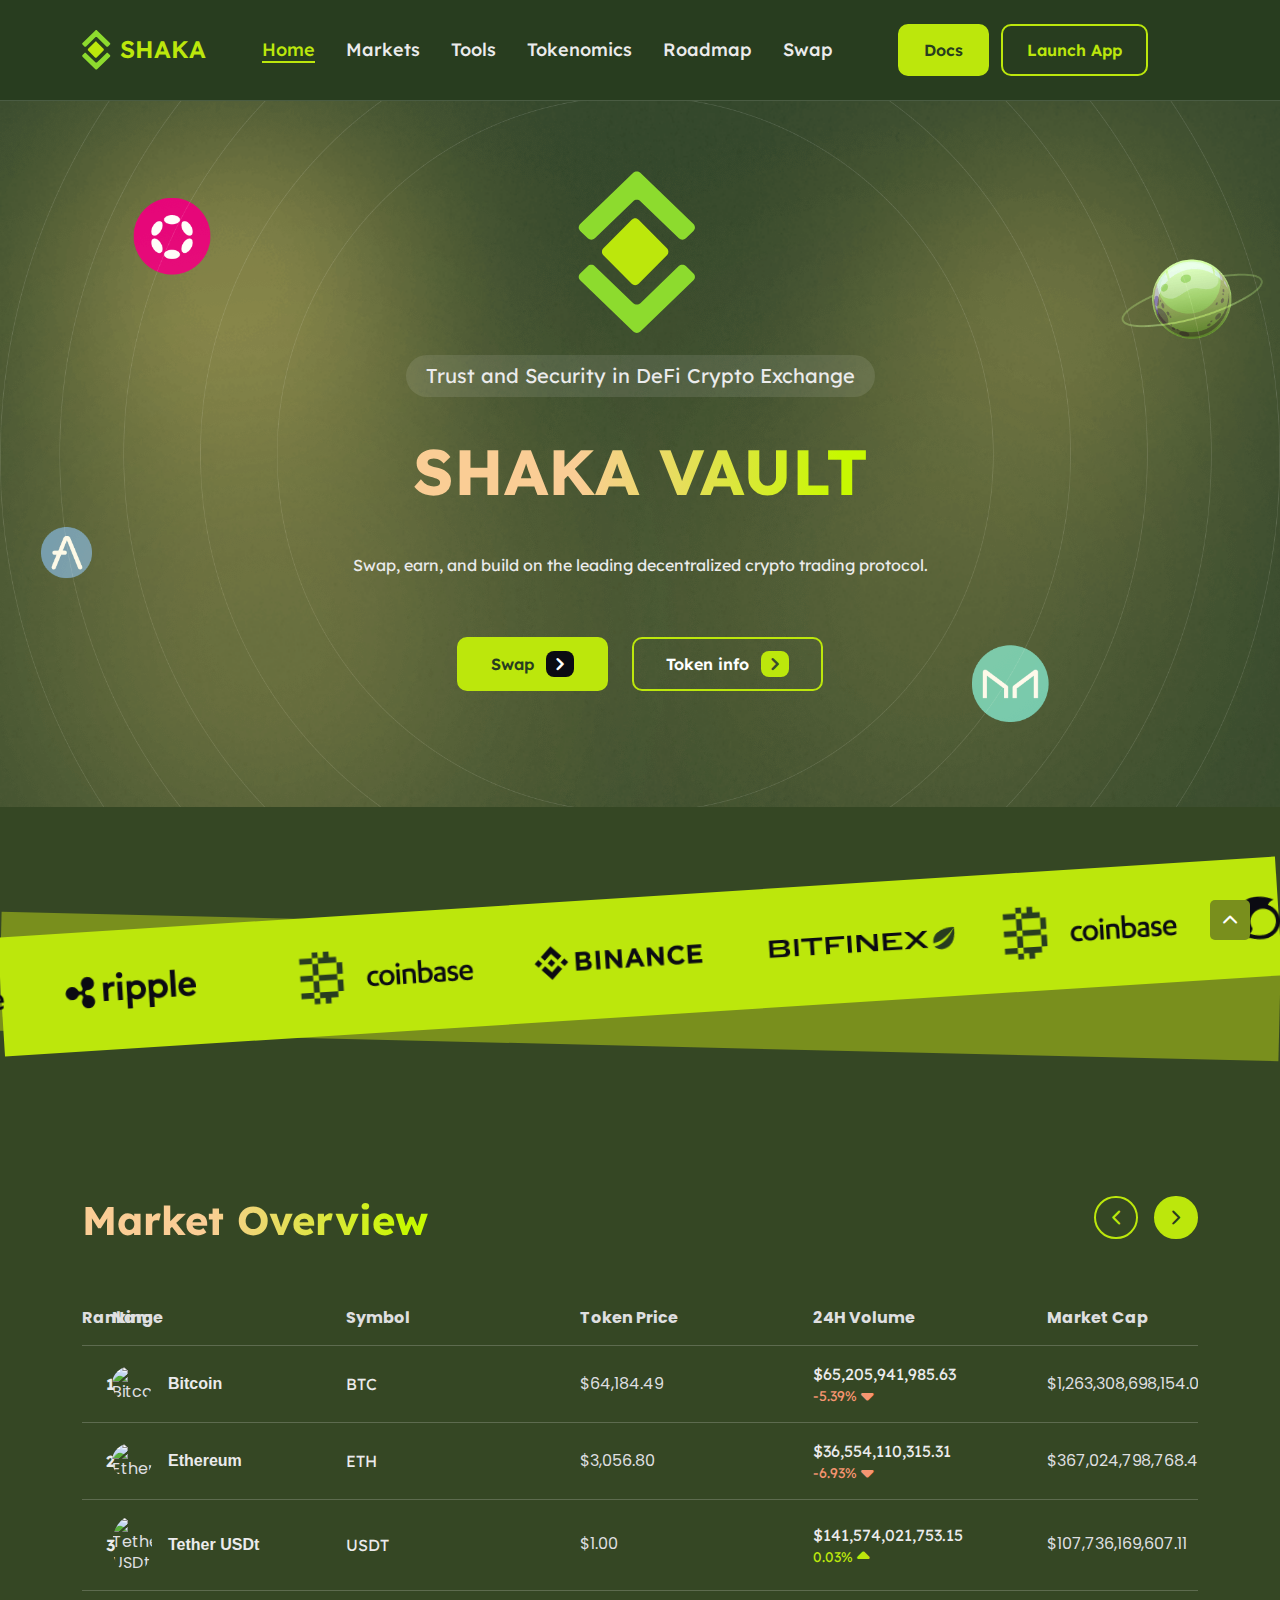
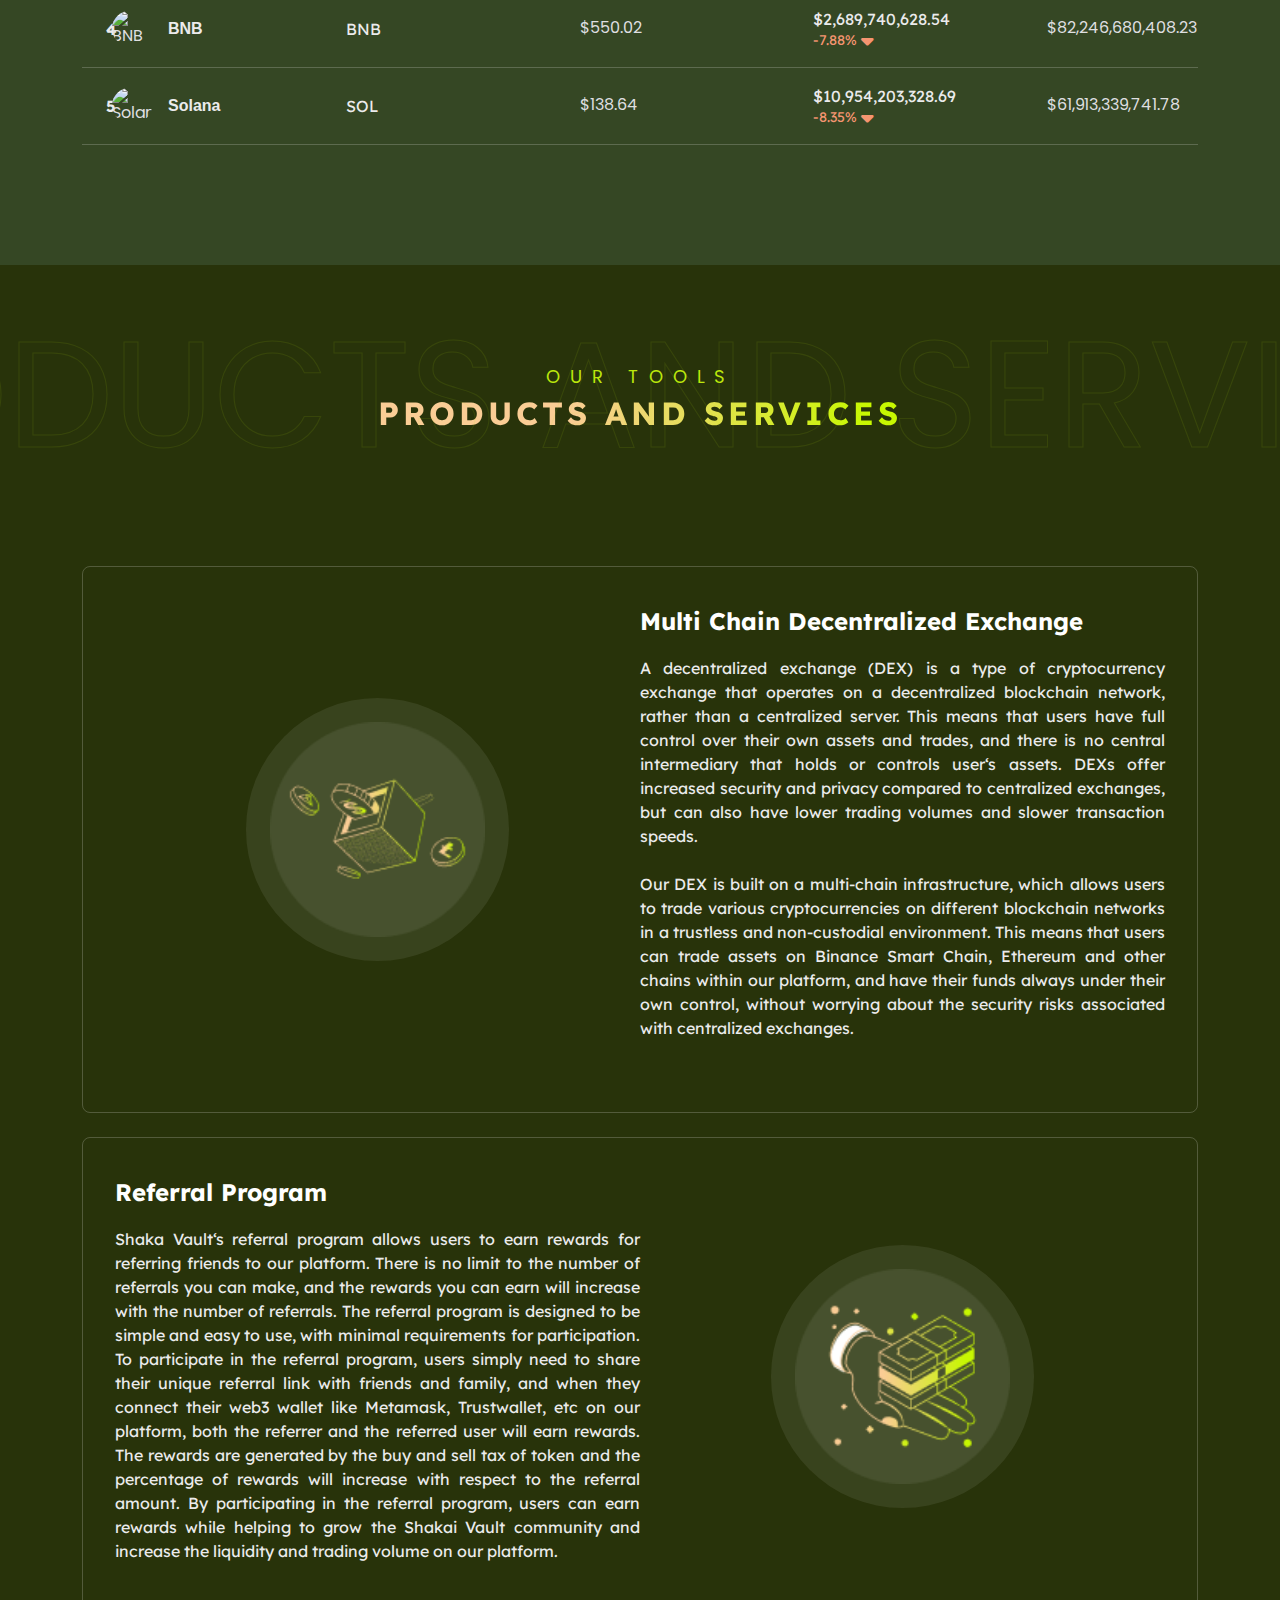
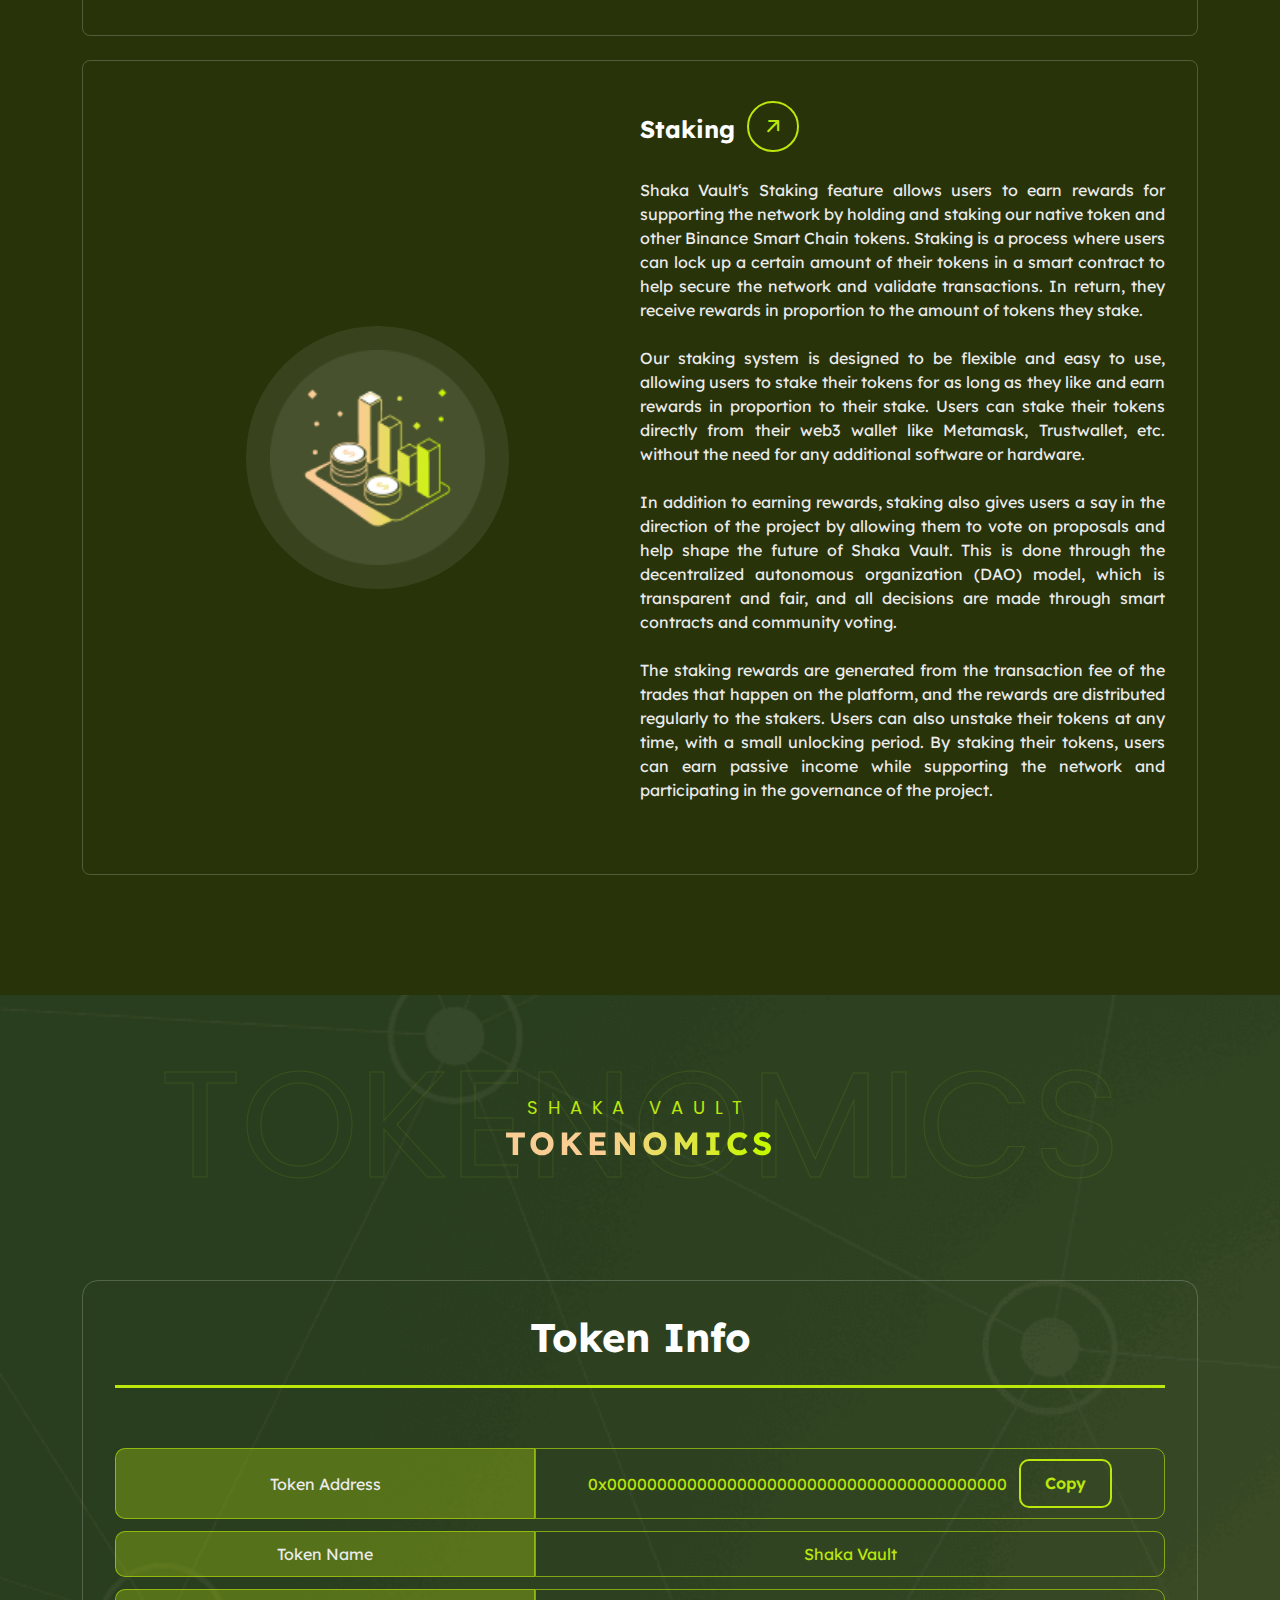
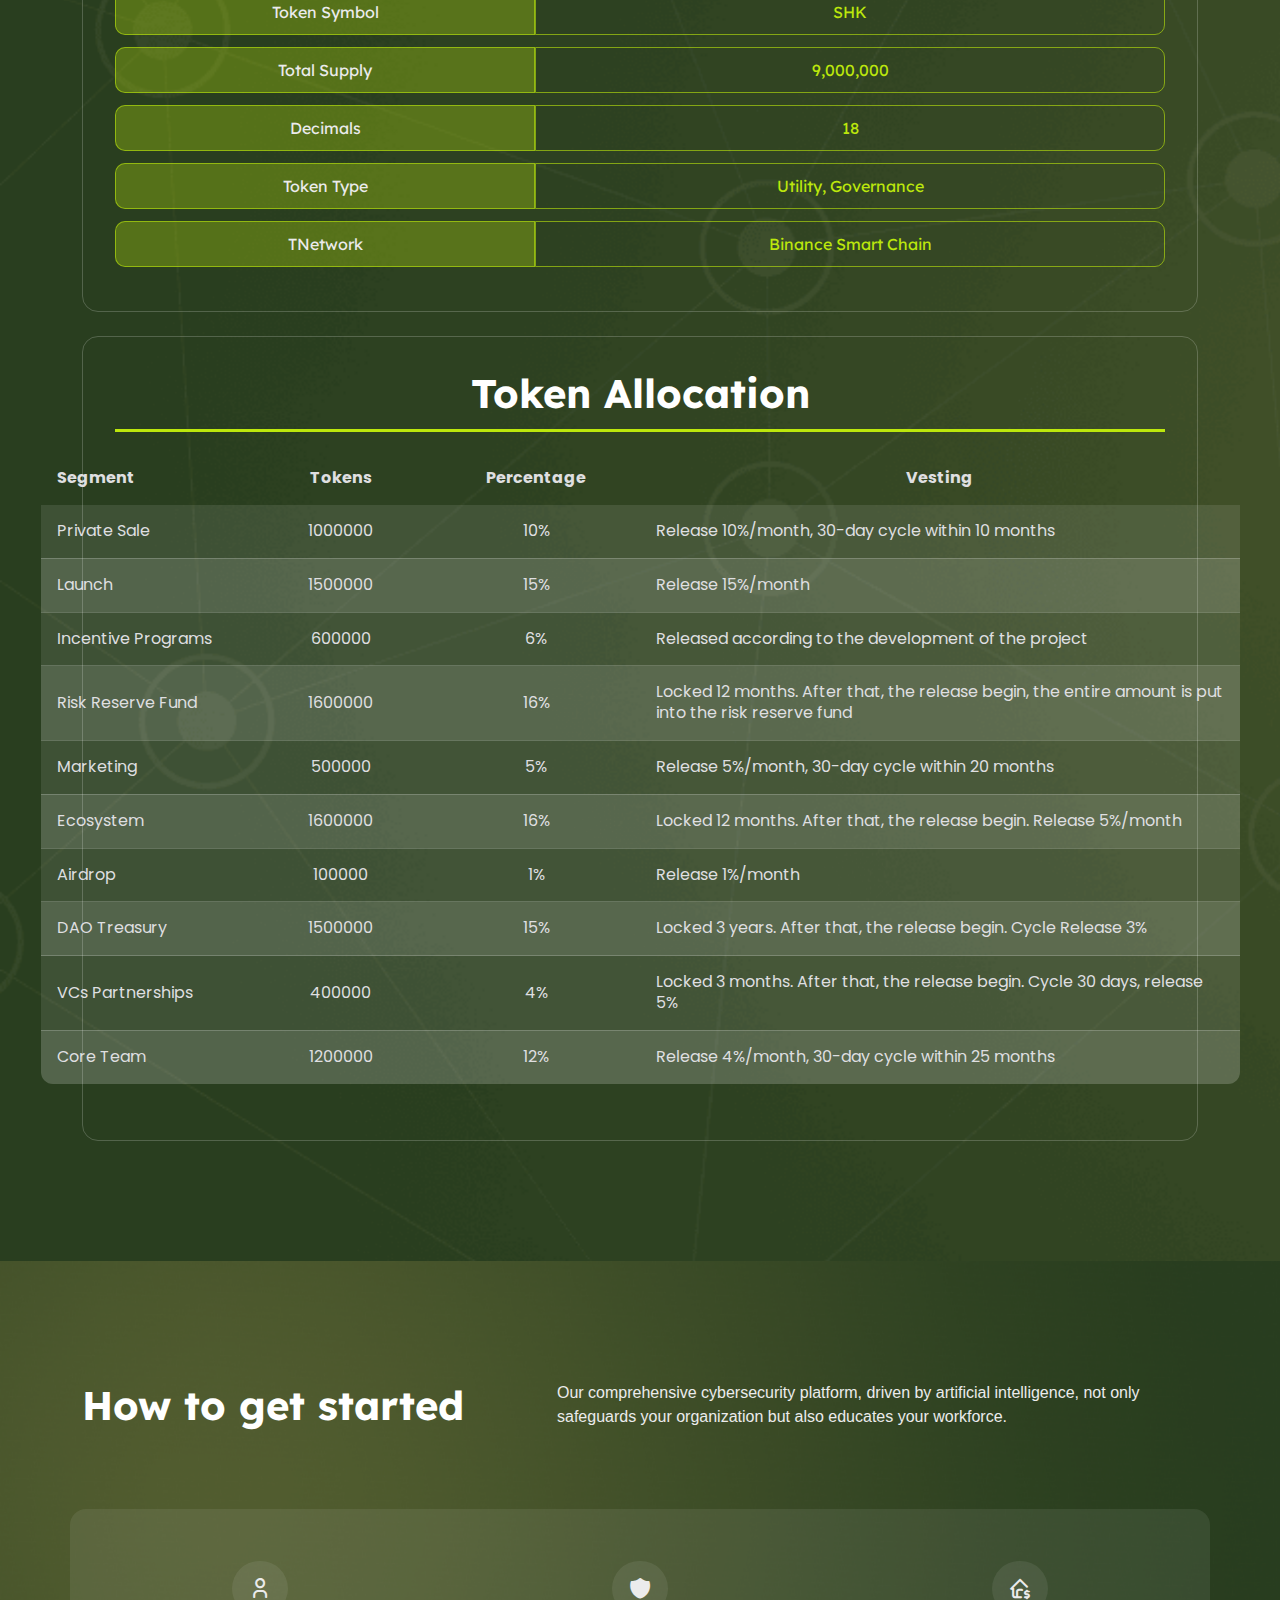
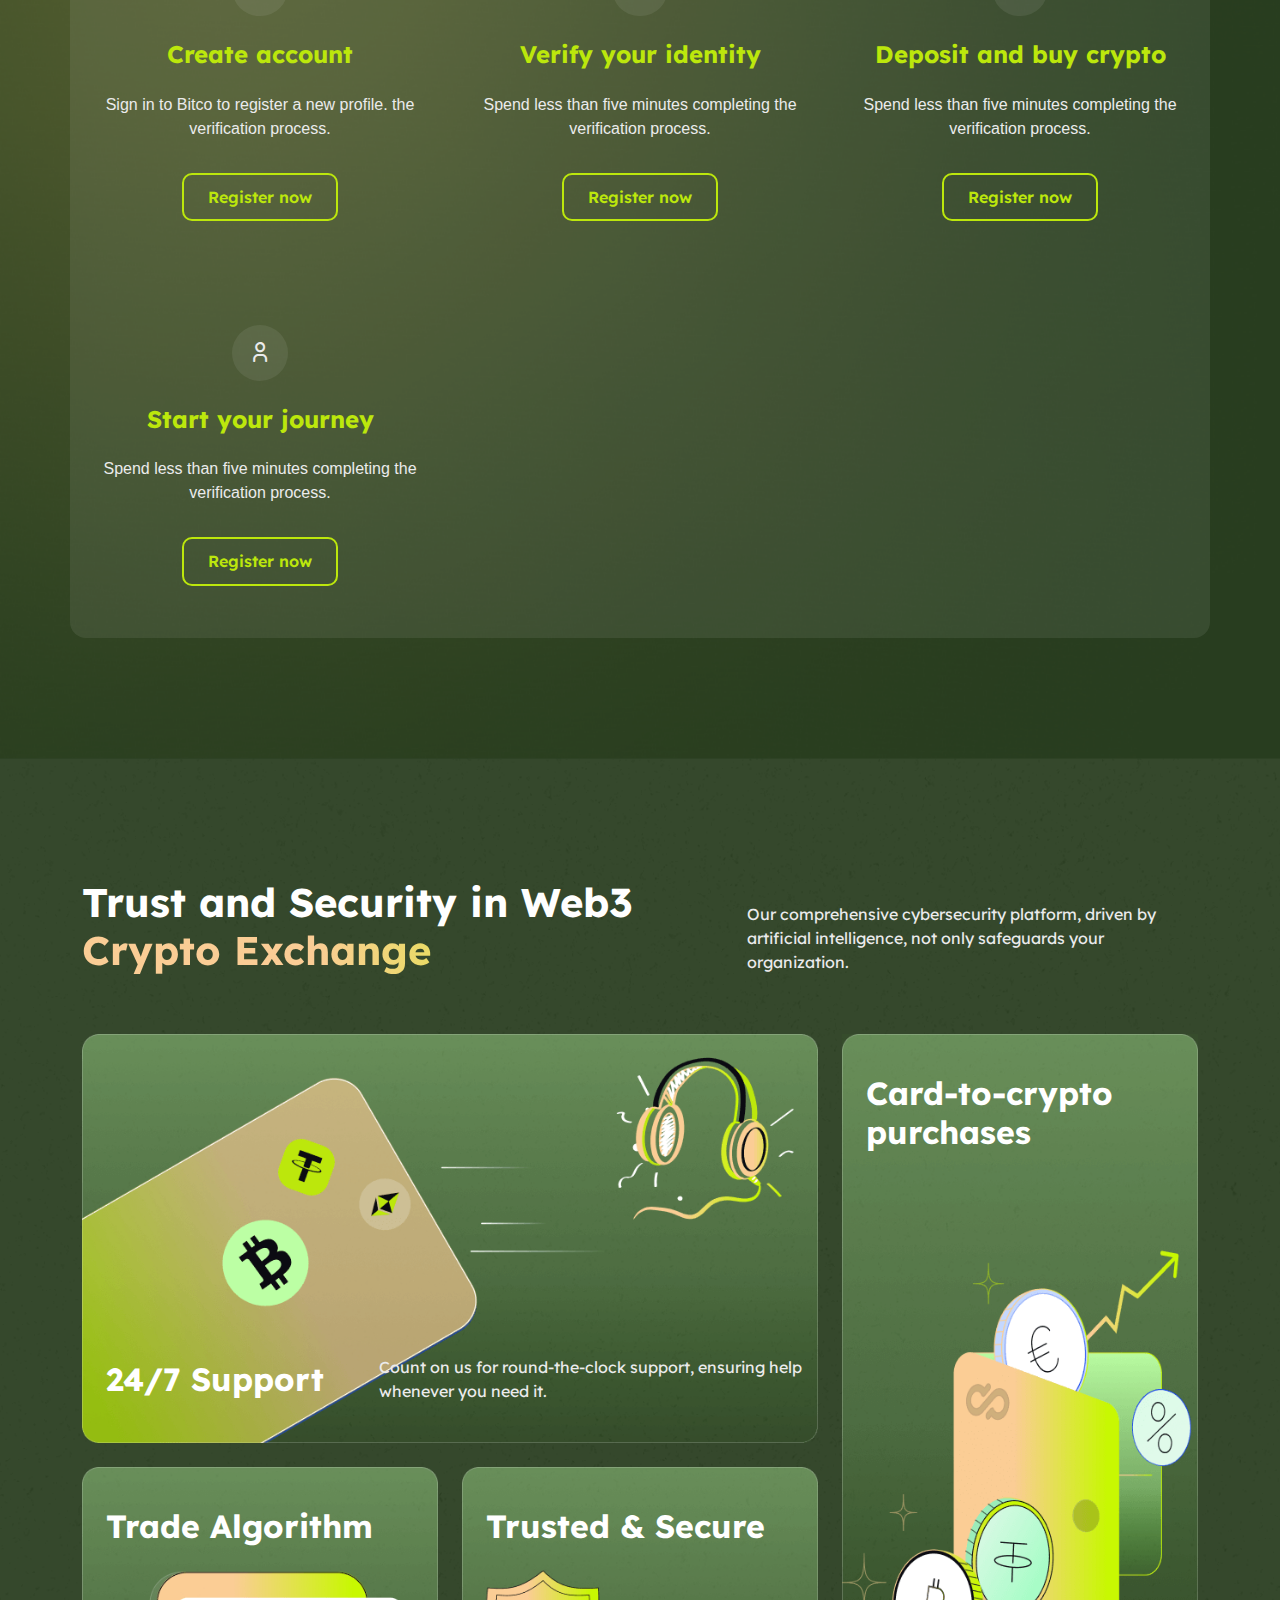
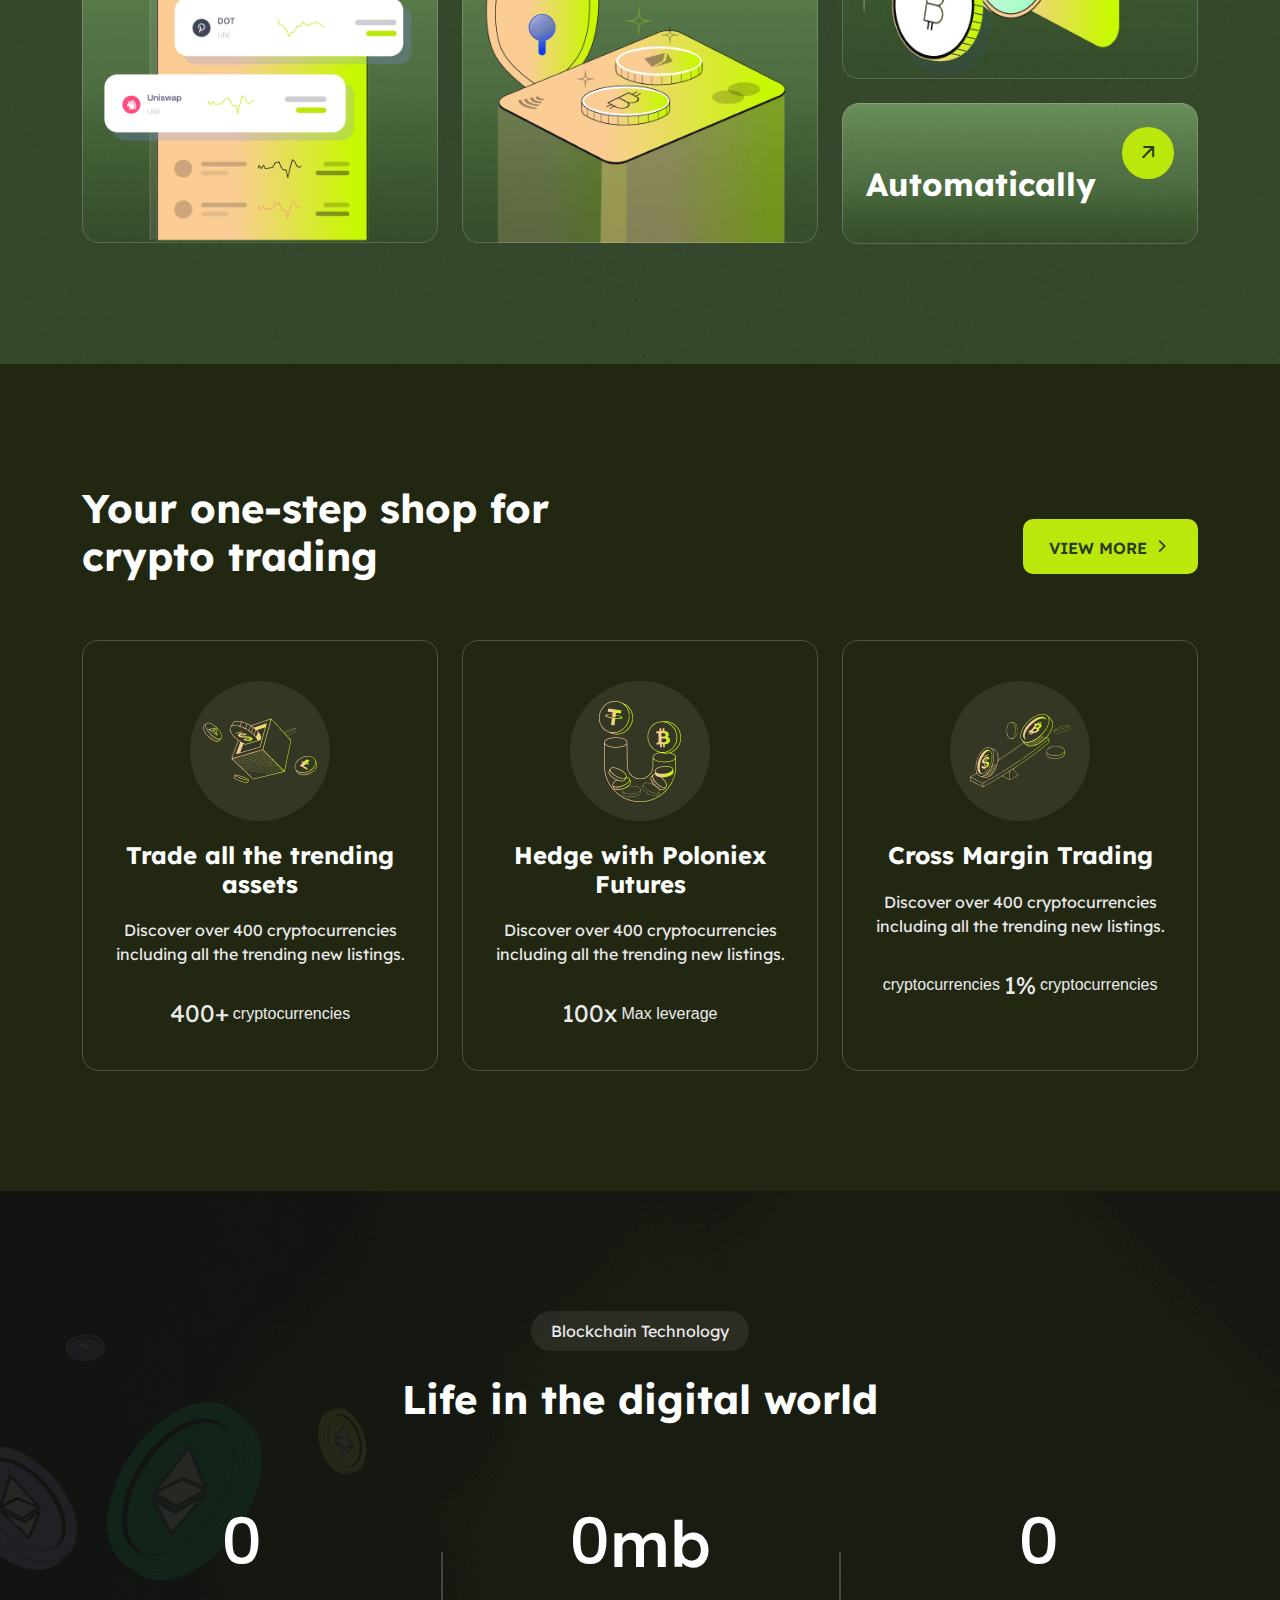
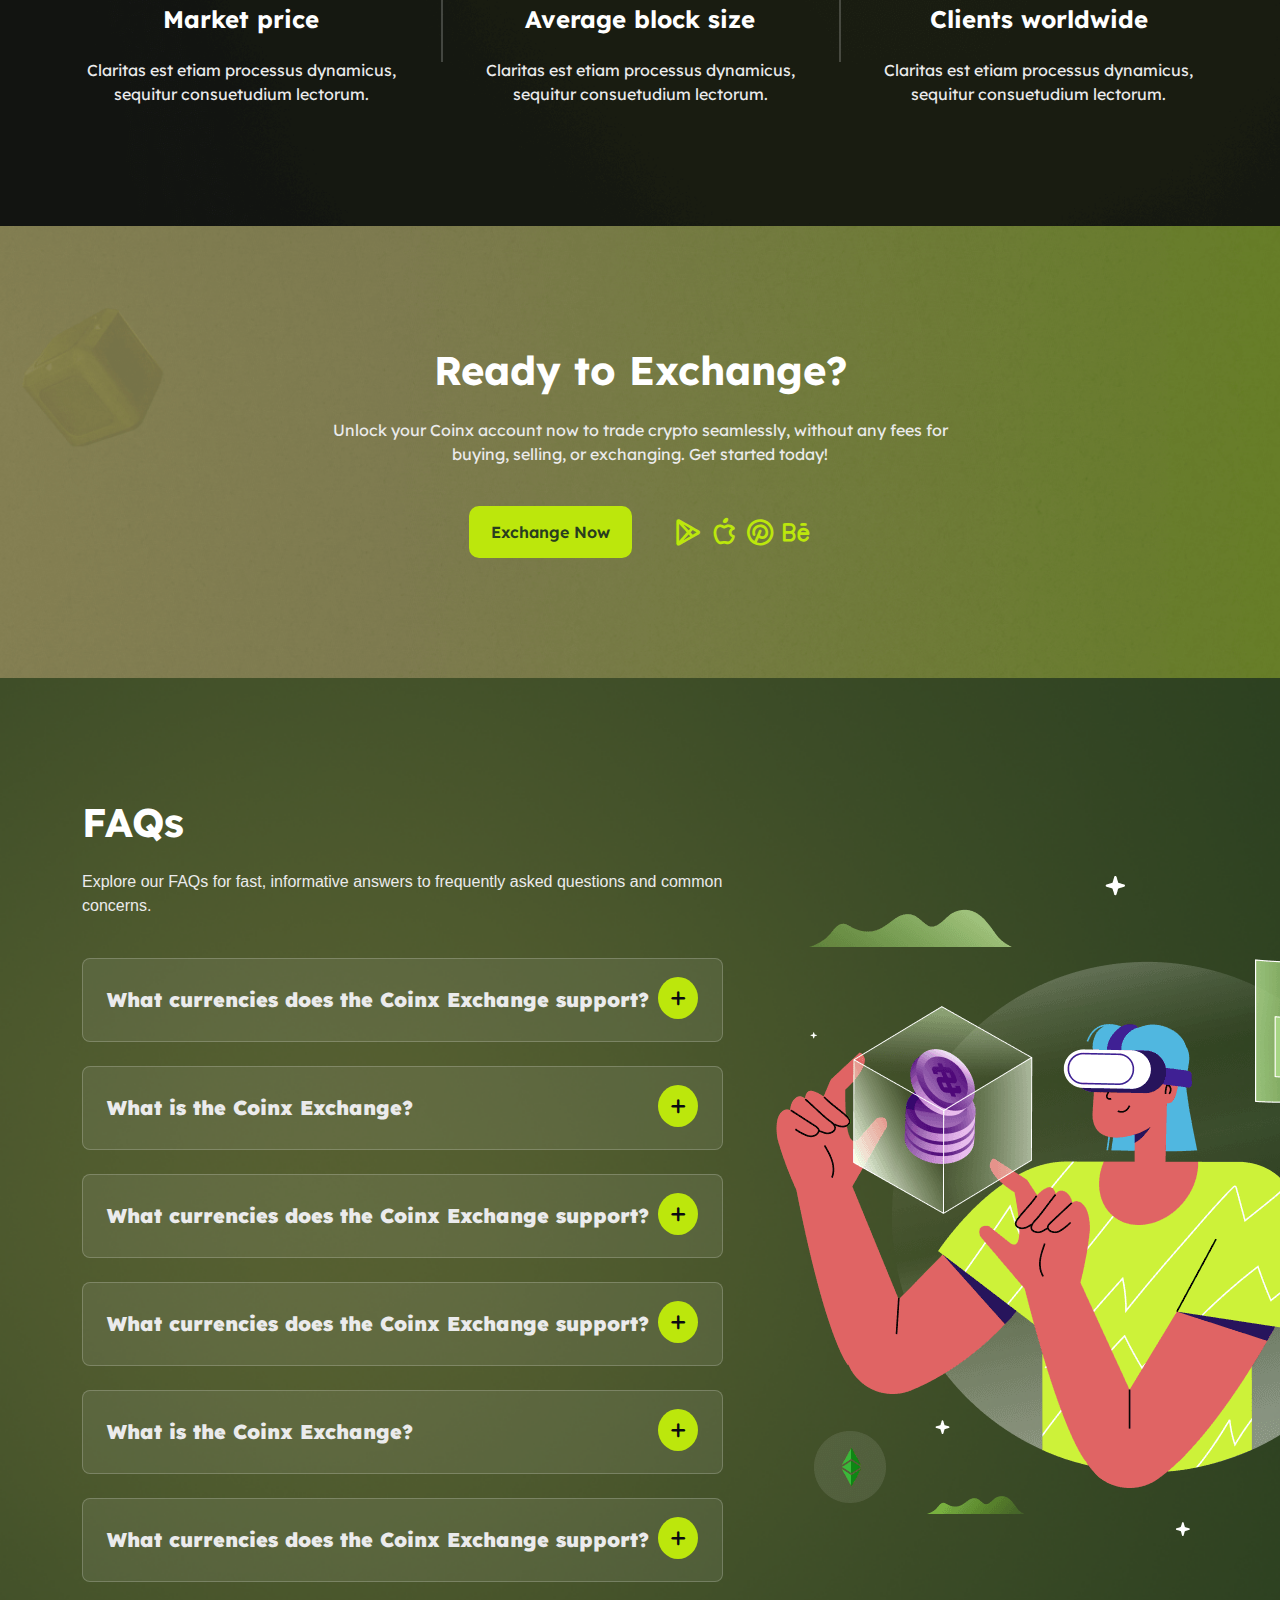
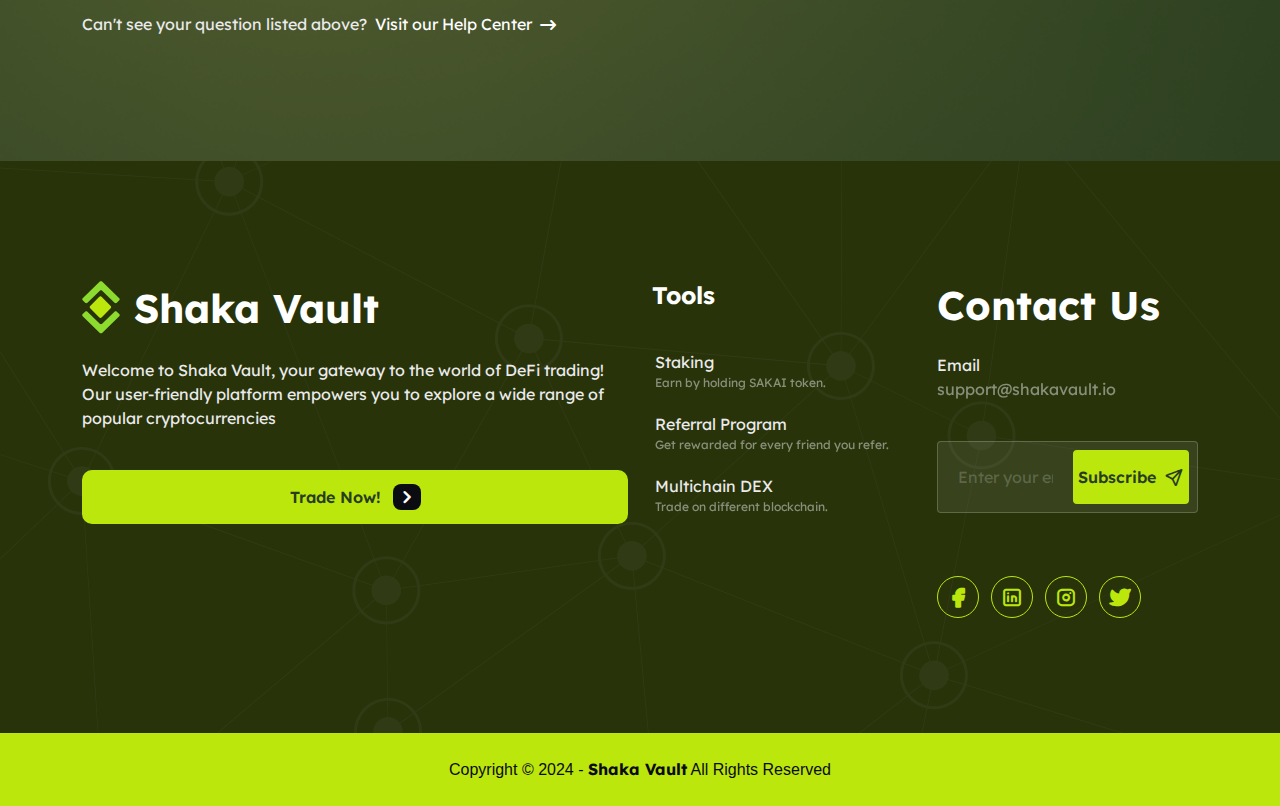
==== index.html @ 24db5434 "landing page of defi crypto exchange" ====
<!doctype html>
<html lang="en">

<head>
    <!-- required meta -->
    <meta charset="UTF-8">
    <meta http-equiv="X-UA-Compatible" content="IE=edge">
    <meta name="viewport" content="width=device-width, initial-scale=1.0">
    <!-- #keywords -->
    <meta name="keywords" content="boot, Bootstrap, Coinx HTML Template">
    <!-- #description -->
    <meta name="description" content="Shaka Vault - DeFi Crypto Exchange">
    <!-- #title -->
    <title>Shaka Vault - DeFi Crypto Exchange</title>
    <!-- #favicon -->
    <link rel="shortcut icon" href="./assets/images/icon/Group 6.svg" type="image/x-icon">
    <!-- ==== css dependencies start ==== -->
    <link rel="stylesheet" href="./assets/css/style.min.css">
    <link rel="stylesheet" href="./assets/css/toast.css">
    <link rel="stylesheet" href="https://cdnjs.cloudflare.com/ajax/libs/font-awesome/6.2.1/css/all.min.css" />
</head>

<body>
    <!-- Toast -->
    <ul class="notifications"></ul>
    <!-- Toast End -->

    <!-- Scroll To Top Start-->
    <button class="scrollToTop d-none d-md-flex d-center" aria-label="scroll Bar Button">
        <i class="ti ti-chevron-up fs-four p6-color"></i>
    </button>
    <!-- Scroll To Top End -->

    <!-- start preloader -->
    <div id="preloader" class="pre-item d-center">
        <div class="loaderall"></div>
    </div>
    <!-- end preloader -->

    <!-- header-section start -->
    <header class="header-section header-menu w-100 pt-1 pt-lg-0 pb-3 pb-lg-0">
        <div class="navbar_mainhead header-fixed w-100">
            <div class="container">
                <div class="row align-items-center">
                    <div class="col-12">
                        <nav class="navbar navbar-expand-lg position-relative py-md-3 py-lg-6 workready">
                            <a href="index.html"
                                class="navbar-brand d-flex align-items-center justify-content-center gap-2">
                                <img src="./assets/images/icon/Group 6.svg" alt="Logo">
                                <p class="d-none d-md-block fw-semibold fs-ten">SHAKA</p>
                            </a>
                            <div class="collapse multi-collapse navbar-collapse justify-content-between"
                                id="navbar-content">
                                <ul
                                    class="navbar-nav d-flex align-items-lg-center gap-5 gap-lg-1 gap-xl-4 gap-xxl-7 py-2 py-lg-0 ms-2 ms-xl-10 ms-xxl-20 ps-0 ps-xxl-10 align-self-center">
                                    <li class="dropdown">
                                        <a href="#" class="fs-ten">Home</a>
                                    </li>
                                    <li class="dropdown">
                                        <a href="#markets" class="fs-ten">Markets</a>
                                    </li>
                                    <li class="dropdown">
                                        <a href="#tools" class="fs-ten">Tools</a>
                                    </li>
                                    <li class="dropdown">
                                        <a href="#tokenomics" class="fs-ten">Tokenomics</a>
                                    </li>
                                    <li class="dropdown">
                                        <a href="#roadmap" class="fs-ten">Roadmap</a>
                                    </li>
                                    <li class="dropdown">
                                        <a class="fs-ten" role="button"
                                            onclick="createToast('success', 'Comming soon!')">Swap</a>
                                    </li>
                                </ul>
                            </div>

                            <div class="collapse navbar-collapse right-area custom-pos position-relative d-md-flex gap-0 gap-lg-2 align-items-center"
                                id="navbar-content-2">
                                <div
                                    class="header-section__modalstyle d-flex justify-content-between align-items-center gap-3">
                                    <a class="cmn-btn px-3 px-sm-5 px-md-6 py-1 py-sm-3 d-flex align-items-center justify-content-center"
                                        onclick="createToast('success', 'Coming Soon!')">
                                        <span class="p7-color fw-semibold">Docs</span>
                                    </a>
                                    <a class="cmn-btn seven-alt px-3 px-sm-5 px-md-6 py-1 py-sm-3 d-flex align-items-center justify-content-center"
                                        onclick="createToast('success', 'Coming Soon!')">
                                        <span class="p1-color fw-semibold">Launch App</span>
                                    </a>
                                </div>
                            </div>

                            <button class="navbar-toggler" type="button" data-bs-toggle="collapse"
                                aria-label="Navbar Toggler" data-bs-target=".multi-collapse" aria-expanded="true"
                                aria-controls="navbar-content navbar-content-2" id="nav-icon3">
                                <span></span><span></span><span></span><span></span>
                            </button>
                        </nav>
                    </div>
                </div>
            </div>
        </div>
    </header>
    <!-- header-section end -->
    <!-- Hero Section Starts -->
    <section class="hero_area pt-70 pb-16 position-relative" id="#">
        <div class="container z-1">
            <div class="row justify-content-center mt-8 mt-sm-13 mt-md-0">
                <div class="col-xl-9">
                    <div
                        class="hero_area__content pt-17 pt-sm-20 pt-lg-0 text-center d-flex justify-content-center align-items-center flex-column gap-5">
                        <img class="rounded-5 wow fadeInUp" src="assets/images/icon/Group 6.svg"
                            alt="Icon Cryptocurrency">
                        <span class="fs-five py-2 px-3 px-sm-5 mb-4 wow fadeInUp">
                            Trust and Security in DeFi Crypto Exchange
                        </span>
                        <h1 class="display-three mb-5 mb-md-6 wow fadeInUp">SHAKA VAULT
                        </h1>
                        <p class="mb-8 mb-md-10 wow fadeInUp">Swap, earn, and build on the leading decentralized crypto
                            trading protocol.
                        </p>
                        <div
                            class="d-flex align-items-center justify-content-center flex-wrap gap-4 gap-md-6 mb-10 mb-md-13 wow fadeInUp">
                            <a class="hero_area__content-btnone cmn-btn px-6 px-md-8 py-3 d-center gap-3"
                                onclick="createToast('success', 'Comming soon!')">
                                Swap
                                <i class="ti ti-chevron-right fs-five px-1 bg4-color p6-color rounded-3 fw-bolder"></i>
                            </a>
                            <a class="hero_area__content-btntwo cmn-btn third-alt px-6 px-md-8 py-3 d-center gap-3"
                                href="#tokenomics">
                                Token info
                                <i class="ti ti-chevron-right fs-five px-1 bg2-color rounded-3 fw-bolder"></i>
                            </a>
                        </div>
                    </div>
                </div>
            </div>
        </div>
        </div>
        <div class="hero_area__shape">
            <img class="position-absolute rotated_animattwo" src="assets/images/hero-shape.png" alt="Shape">
        </div>
        <div class="hero_area__lishtone">
            <img class="position-absolute opacity-75" src="assets/images/lightone.png" alt="light">
        </div>
        <div class="hero_area__lishttwo">
            <img class="position-absolute opacity-75" src="assets/images/lighttwo.png" alt="light">
        </div>
    </section>
    <!-- Hero Section Ends -->
    <!-- Brand Slider Starts -->
    <div class="brand_slider overflow-hidden pb-15 bg9-color" id="">
        <div class="container-fluid pt-120">
            <div class="row">
                <div class="hero_area__sliderarea px-0">
                    <span class="hero_area__backgroundrote d-block"></span>
                    <div class="hero_area__sliders bg4-color">
                        <div class="swiper brad-carousel overflow-visible d-center">
                            <div class="brandslider swiper-wrapper d-flex align-items-center mt-5 mt-md-0">
                                <div class="swiper-slide">
                                    <div class="items-wrapper">
                                        <img src="assets/images/icon/ripple.png" alt="Brand">
                                    </div>
                                </div>
                                <div class="swiper-slide">
                                    <div class="items-wrapper">
                                        <img src="assets/images/icon/coinbase.png" alt="Brand">
                                    </div>
                                </div>
                                <div class="swiper-slide">
                                    <div class="items-wrapper">
                                        <img src="assets/images/icon/binance.png" alt="Brand">
                                    </div>
                                </div>
                                <div class="swiper-slide">
                                    <div class="items-wrapper">
                                        <img src="assets/images/icon/bitfinex.png" alt="Brand">
                                    </div>
                                </div>
                                <div class="swiper-slide">
                                    <div class="items-wrapper">
                                        <img src="assets/images/icon/coinbase.png" alt="Brand">
                                    </div>
                                </div>
                                <div class="swiper-slide">
                                    <div class="items-wrapper">
                                        <img src="assets/images/icon/steemit.png" alt="Brand">
                                    </div>
                                </div>
                                <div class="swiper-slide">
                                    <div class="items-wrapper">
                                        <img src="assets/images/icon/bitfinex.png" alt="Brand">
                                    </div>
                                </div>
                                <div class="swiper-slide">
                                    <div class="items-wrapper">
                                        <img src="assets/images/icon/coinbase.png" alt="Brand">
                                    </div>
                                </div>
                            </div>
                        </div>
                    </div>
                </div>
            </div>
        </div>
    </div>
    <!-- Brand Slider Ends -->
    <!-- Discover Web3 starts -->
    <section class="discover_web3 pools_tables pt-120 pb-120 bg9-color" id="markets">
        <div class="container">
            <div class="row">
                <div
                    class="discover_web3__title pools_table__title mb-5 mb-md-6 d-flex align-items-center justify-content-between flex-wrap flex-md-nowrap gap-5 col-xl-7 col-lg-8 col-sm-8">
                    <div class="discover_web3__title-left">
                        <h2 class="mb-5 mb-md-6 wow fadeInUp">Market Overview</h2>
                    </div>
                </div>
                <div
                    class="col-xl-5 col-lg-4 col-sm-4 categories_top_btn categories_top_btntwo categories_top_btnthree categories_top_btnfour mt-6 mt-sm-0">
                    <div class="slider-btn d-center justify-content-start justify-content-sm-end gap-4">
                        <button type="button" aria-label="Slide Prev"
                            class="ara-prev d-center cmn-btn third-alt px-2 py-1 rounded-5">
                            <i class="ti ti-chevron-left fs-four"></i>
                        </button>
                        <button type="button" aria-label="Slide Next"
                            class="ara-next d-center cmn-btn px-2 py-1 rounded-5">
                            <i class="ti ti-chevron-right fs-four"></i>
                        </button>
                    </div>
                </div>
                <div class="discover_web3__part pools_table__part mt-10 mt-md-0">
                    <div class="singletab">
                        <div class="tabcontents wow fadeInUp">
                            <div class="tabitem active overflow-auto">
                                <div class="pools_table__totalitem">
                                    <table>
                                        <thead>
                                            <tr>
                                                <th>Ranking</th>
                                                <th>Name</th>
                                                <th>Symbol</th>
                                                <th>Token Price</th>
                                                <th>24H Volume</th>
                                                <th>Market Cap</th>
                                            </tr>
                                        </thead>
                                        <tbody>
                                        </tbody>
                                    </table>
                                </div>
                            </div>
                        </div>
                    </div>
                </div>
            </div>
        </div>
    </section>
    <!-- Discover Web3 ends -->
    <!-- Explore Coinx Web3 Products Starts -->
    <section class="web3_product how_join bg5-color pt-120 pb-120" id="tools">
        <div class="container">
            <div class="row gy-5 gy-md-6">
                <div class="how_join__title text-center mb-10 mb-md-15 d-flex flex-column text-center w-100 align-items-center">
                    <div class="text-style-2">Products and services</div>
                    <div class="fs-ten p1-color lt-sp-10 text-uppercase my-cus-1">Our Tools</div>
                    <div class="wow fadeInUp text-style-1 text-uppercase lt-sp-4 text-style-3 my-cus-2">Products and services</div>
                </div>
                <div class="col-12" id="dex">
                    <div
                        class="web3_product__item how_join__item py-7 py-md-10 px-6 px-md-8 rounded-3 br2 position-relative wow fadeInUp d-flex flex-column flex-md-row align-items-center justify-content-around">
                        <div class="w-md-50 d-flex align-items-center justify-content-center">
                            <div
                                class="how_join__item-thumb mb-4 mb-md-5 text-center p-6 bg1-color rounded-item d-inline-block w-md-50 leftright-animation">
                                <img src="assets/images/icon/radeallassets.png" alt="Icons">
                            </div>
                        </div>
                        <div class="w-md-50">
                            <h4 class="mb-4 mb-md-5">Multi Chain Decentralized Exchange</h4>
                            <p class="mb-6 mb-md-8 text-justify">A decentralized exchange (DEX) is a type of cryptocurrency exchange that
                                operates on a decentralized blockchain network, rather than a centralized server. This means
                                that users have full control over their own assets and trades, and there is no central
                                intermediary that holds or controls user‘s assets. DEXs offer increased security and privacy
                                compared to centralized exchanges, but can also have lower trading volumes and slower
                                transaction speeds.<br><br>

                                Our DEX is built on a multi-chain infrastructure, which allows users to trade various
                                cryptocurrencies on different blockchain networks in a trustless and non-custodial
                                environment. This means that users can trade assets on Binance Smart Chain, Ethereum and
                                other chains within our platform, and have their funds always under their own control,
                                without worrying about the security risks associated with centralized exchanges.
                            </p>
                        </div>
                    </div>
                </div>
                <div class="col-12" id="referral">
                    <div
                        class="web3_product__item how_join__item py-7 py-md-10 px-6 px-md-8 rounded-3 br2 position-relative wow fadeInUp d-flex flex-column flex-md-row-reverse align-items-center justify-content-around">
                        <div class="w-md-50 d-flex align-items-center justify-content-center">
                            <div
                                class="how_join__item-thumb mb-4 mb-md-5 text-center p-6 bg1-color rounded-item d-inline-block w-md-50 leftright-animation">
                                <img src="assets/images/icon/cashback2.png" alt="Icons">
                            </div>
                        </div>
                        <div class="w-md-50">
                            <h4 class="mb-4 mb-md-5">Referral Program</h4>
                            <p class="mb-6 mb-md-8 text-justify">Shaka Vault‘s referral program allows users to earn rewards for referring
                                friends to our platform. There is no limit to the number of referrals you can make, and the
                                rewards you can earn will increase with the number of referrals. The referral program is
                                designed to be simple and easy to use, with minimal requirements for participation. To
                                participate in the referral program, users simply need to share their unique referral link
                                with friends and family, and when they connect their web3 wallet like Metamask, Trustwallet,
                                etc on our platform, both the referrer and the referred user will earn rewards. The rewards
                                are generated by the buy and sell tax of token and the percentage of rewards will increase
                                with respect to the referral amount. By participating in the referral program, users can
                                earn rewards while helping to grow the Shakai Vault community and increase the liquidity and
                                trading volume on our platform.
                            </p>
                        </div>
                    </div>
                </div>
                <div class="col-12" id="stake">
                    <div
                        class="web3_product__item how_join__item py-7 py-md-10 px-6 px-md-8 rounded-3 br2 position-relative wow fadeInUp d-flex flex-column flex-md-row align-items-center justify-content-around">
                        <div class="w-md-50 d-flex align-items-center justify-content-center">
                            <div
                                class="how_join__item-thumb mb-4 mb-md-5 text-center p-6 bg1-color rounded-item d-inline-block w-md-50 leftright-animation">
                                <img src="assets/images/icon/cashback3.png" alt="Icons">
                            </div>
                        </div>
                        <div class="w-md-50">
                            <div class="d-flex flex-row align-items-center justify-content-start gap-3 mb-4 mb-md-5">
                                <h4>Staking</h4>
                                <div class="web3_product__item-btn">
                                    <a class="cmn-btn third-alt px-3 py-2 rounded-5" onclick="createToast('success', 'Comming soon!')"><i
                                            class="ti ti-arrow-up-right fs-four"></i></a>
                                </div>
                            </div>
                            <p class="mb-6 mb-md-8 text-justify">Shaka Vault‘s Staking feature allows users to earn rewards for supporting
                                the network by holding and staking our native token and other Binance Smart Chain tokens.
                                Staking is a process where users can lock up a certain amount of their tokens in a smart
                                contract to help secure the network and validate transactions. In return, they receive
                                rewards in proportion to the amount of tokens they stake. <br><br>
    
                                Our staking system is designed to be flexible and easy to use, allowing users to stake their
                                tokens for as long as they like and earn rewards in proportion to their stake. Users can
                                stake their tokens directly from their web3 wallet like Metamask, Trustwallet, etc. without
                                the need for any additional software or hardware. <br><br>    
                                
                                In addition to earning rewards, staking also gives users a say in the direction of the
                                project by allowing them to vote on proposals and help shape the future of Shaka Vault. This
                                is done through the decentralized autonomous organization (DAO) model, which is transparent
                                and fair, and all decisions are made through smart contracts and community voting. <br><br>
                                The staking rewards are generated from the transaction fee of the trades that happen on the
                                platform, and the rewards are distributed regularly to the stakers. Users can also unstake
                                their tokens at any time, with a small unlocking period. By staking their tokens, users can
                                earn passive income while supporting the network and participating in the governance of the
                                project.
                            </p>
                        </div>
                    </div>
                </div>
            </div>
        </div>
    </section>
    <!-- Explore Coinx Web3 Products Ends -->
    <!-- Earn crypto flexibly Starts -->
    <section class="earn_crypto pt-120 pb-120" id="tokenomics">
        <div class="container">
            <div class="row gy-5 gy-md-6">
                <div class="col-12">
                    <div class="earn_crypto__title text-sm-center mb-7 mb-md-11 wow fadeInUp d-flex flex-column text-center w-100 align-items-center">
                        <div class="text-style-2">Tokenomics</div>
                        <div class="fs-ten p1-color lt-sp-10 text-uppercase my-cus-1">Shaka Vault</div>
                        <div class="wow fadeInUp text-style-1 text-uppercase lt-sp-4 text-style-3 my-cus-2">Tokenomics</div>
                    </div>
                </div>
                <div class="col-12 d-flex align-items-center justify-content-center">
                    <div class="earn_crypto__cardone br2 rounded-4 p-6 p-md-8 h-100 w-100 w-md-75 wow fadeInUp">
                        <div
                            class="d-flex align-items-start justify-content-center flex-wrap gap-3 mb-8 mb-sm-10 mb-md-15" id="token_info_header">
                            <div>
                                <h2 class="mb-3">Token Info</h2>
                            </div>
                        </div>
                        <div class="d-flex flex-row justify-content-start mb-3 flex-wrap token_info_content w-100">
                            <span class="text-center d-flex align-items-center justify-content-center">Token Address</span>
                            <div class="token_info_content_addr d-flex flex-row align-items-center justify-content-center gap-3">
                                <span class="text-break token_info_content_addr_span">0x0000000000000000000000000000000000000000</span>
                                <button class="cmn-btn third-alt py-3 px-5 px-md-6 w-75 w-md-auto">Copy</button>
                            </div>
                        </div>
                        <div class="d-flex flex-row justify-content-start align-items-center mb-3 flex-wrap token_info_content w-100">
                            <span>Token Name</span>
                            <span class="token_info_content_addr">Shaka Vault</span>
                        </div>
                        <div class="d-flex flex-row justify-content-start align-items-center mb-3 flex-wrap token_info_content w-100">
                            <span>Token Symbol</span>
                            <span class="token_info_content_addr">SHK</span>
                        </div>
                        <div class="d-flex flex-row justify-content-start align-items-center mb-3 flex-wrap token_info_content w-100">
                            <span>Total Supply</span>
                            <span class="token_info_content_addr">9,000,000</span>
                        </div>
                        <div class="d-flex flex-row justify-content-start align-items-center mb-3 flex-wrap token_info_content w-100">
                            <span>Decimals</span>
                            <span class="token_info_content_addr">18</span>
                        </div>
                        <div class="d-flex flex-row justify-content-start align-items-center mb-3 flex-wrap token_info_content w-100">
                            <span>Token Type</span>
                            <span class="token_info_content_addr">Utility, Governance</span>
                        </div>
                        <div class="d-flex flex-row justify-content-start align-items-center mb-3 flex-wrap token_info_content w-100">
                            <span>TNetwork</span>
                            <span class="token_info_content_addr">Binance Smart Chain</span>
                        </div>
                    </div>
                </div>
                <div class="col-12">
                    <div class="earn_crypto__cardtwo br2 rounded-4 p-6 p-md-8 h-100 wow fadeInUp d-flex flex-column align-items-center justify-content-center">
                        <div class="earn_crypto__cardtwo_after w-100 d-flex align-items-center justify-content-center flex-column">
                            <h2 class="mb-3">Token Allocation</h2>
                        </div>
                        <div class="d-flex align-items-center justify-content-between flex-wrap flex-xl-nowrap gap-5 gap-md-6 mb-5 mb-md-6 pools_table__totalitem overflow-auto">
                            <table>
                                <thead>
                                    <tr>
                                        <th>Segment</th>
                                        <th>Tokens</th>
                                        <th>Percentage</th>
                                        <th>Vesting</th>
                                    </tr>
                                </thead>
                                <tbody>
                                </tbody>
                            </table>
                        </div>
                    </div>
                </div>
            </div>
        </div>
    </section>
    <!-- Earn crypto flexibly Ends -->
    <!-- How to get started Starts -->
    <section class="get_started pt-120 pb-120 bg7-colo" id="roadmap">
        <div class="container">
            <div
                class="row justify-content-center justify-content-sm-between align-items-center gy-5 gy-md-6 mb-10 mb-mb-15 pb-8 pb-md-10">
                <div class="col-lg-5 col-lg-5 col-xxl-4">
                    <h2 class="text-center text-sm-start wow fadeInUp">How to get started</h2>
                </div>
                <div class="col-lg-7 col-lg-6 col-xxl-5">
                    <p class="roboto text-center text-sm-start wow fadeInUp">Our comprehensive cybersecurity platform,
                        driven by
                        artificial intelligence, not only safeguards your organization but also educates your workforce.
                    </p>
                </div>
            </div>
            <div class="row bg1-color rounded-4">
                <div class="col-md-6 col-xl-4 col-xxl-3 p-xxl-0">
                    <div class="get_started__item px-5 py-13 text-center position-relative wow fadeInUp">
                        <span class="get_started__item-icn py-3 px-4 rounded-5 bg1-color mb-5 mb-md-6">
                            <i class="ti ti-user fs-four"></i>
                        </span>
                        <h4 class="p1-color mb-5 mb-md-6">Create account</h4>
                        <span class="roboto mb-8 mb-mb-10 d-block">Sign in to Bitco to register a new profile. the
                            verification process.</span>
                        <button class="cmn-btn third-alt py-3 px-5 px-md-6">Register now</button>
                    </div>
                </div>
                <div class="col-md-6 col-xl-4 col-xxl-3 p-xxl-0">
                    <div class="get_started__item px-5 py-13 text-center position-relative wow fadeInUp">
                        <span class="get_started__item-icn py-3 px-4 rounded-5 bg1-color mb-5 mb-md-6">
                            <i class="ti ti-shield-filled fs-four"></i>
                        </span>
                        <h4 class="p1-color mb-5 mb-md-6">Verify your identity</h4>
                        <span class="roboto mb-8 mb-mb-10 d-block">Spend less than five minutes completing the
                            verification process.</span>
                        <button class="cmn-btn third-alt py-3 px-5 px-md-6">Register now</button>
                    </div>
                </div>
                <div class="col-md-6 col-xl-4 col-xxl-3 p-xxl-0">
                    <div class="get_started__item px-5 py-13 text-center position-relative wow fadeInUp">
                        <span class="get_started__item-icn py-3 px-4 rounded-5 bg1-color mb-5 mb-md-6">
                            <i class="ti ti-home-dollar fs-four"></i>
                        </span>
                        <h4 class="p1-color mb-5 mb-md-6">Deposit and buy crypto</h4>
                        <span class="roboto mb-8 mb-mb-10 d-block">Spend less than five minutes completing the
                            verification process.</span>
                        <button class="cmn-btn third-alt py-3 px-5 px-md-6">Register now</button>
                    </div>
                </div>
                <div class="col-md-6 col-xl-4 col-xxl-3 p-xxl-0">
                    <div class="get_started__item px-5 py-13 text-center position-relative wow fadeInUp">
                        <span class="get_started__item-icn py-3 px-4 rounded-5 bg1-color mb-5 mb-md-6">
                            <i class="ti ti-user fs-four"></i>
                        </span>
                        <h4 class="p1-color mb-5 mb-md-6">Start your journey</h4>
                        <span class="roboto mb-8 mb-mb-10 d-block">Spend less than five minutes completing the
                            verification process.</span>
                        <button class="cmn-btn third-alt py-3 px-5 px-md-6">Register now</button>
                    </div>
                </div>
            </div>
        </div>
    </section>
    <!-- How to get started Ends -->
    <!-- Trust and Security Starts -->
    <section class="trust_security pt-120 pb-120">
        <div class="container">
            <div class="row align-items-end justify-content-between gy-5 gy-md-6 mb-10 mb-md-15">
                <div class="col-lg-7 col-xxl-6">
                    <div class="trust_security__title wow fadeInUp">
                        <h2>Trust and Security in Web3</h2>
                        <h2 class="trust_security__title-tstyle">Crypto Exchange</h2>
                    </div>
                </div>
                <div class="col-lg-5">
                    <p class="wow fadeInUp">Our comprehensive cybersecurity platform, driven by artificial intelligence,
                        not only safeguards
                        your organization.</p>
                </div>
            </div>
            <div class="row gy-5 gy-md-6 justify-content-center">
                <div class="col-lg-8">
                    <div class="row gy-5 gy-md-6 justify-content-center">
                        <div class="col-12">
                            <div class="position-relative wow fadeInUp">
                                <img src="assets/images/support227.png" alt="Image">
                                <div
                                    class="d-flex align-items-center justify-content-between gap-3  position-absolute bottom-0 start-0 ps-5 ps-md-6 pb-8 pb-md-10 pe-3 pe-md-4 w-100 flex-wrap">
                                    <a href="javascript:void(0)">
                                        <h3>24/7 Support</h3>
                                    </a>
                                    <p>Count on us for round-the-clock support, ensuring help <br> whenever you need it.
                                    </p>
                                </div>
                            </div>
                        </div>
                        <div class="col-md-6">
                            <div class="position-relative wow fadeInUp">
                                <img src="assets/images/trade.png" alt="Image">
                                <a href="javascript:void(0)">
                                    <h3
                                        class="d-flex align-items-center justify-content-between gap-3  position-absolute top-0 start-0 ps-5 ps-md-6 pt-8 pt-md-10 pe-3 pe-md-4 w-100">
                                        Trade Algorithm</h3>
                                </a>
                            </div>
                        </div>
                        <div class="col-md-6">
                            <div class="position-relative wow fadeInUp">
                                <img src="assets/images/trustedsecure.png" alt="Image">
                                <a href="javascript:void(0)">
                                    <h3
                                        class="d-flex align-items-center justify-content-between gap-3  position-absolute top-0 start-0 ps-5 ps-md-6 pt-8 pt-md-10 pe-3 pe-md-4 w-100">
                                        Trusted & Secure</h3>
                                </a>
                            </div>
                        </div>
                    </div>
                </div>
                <div class="col-lg-4">
                    <div class="row gy-5 gy-md-6 justify-content-center">
                        <div class="col-md-6 col-lg-12">
                            <div class="position-relative wow fadeInUp">
                                <img src="assets/images/cardtocrypto.png" alt="Image">
                                <a href="javascript:void(0)">
                                    <h3
                                        class="position-absolute top-0 start-0 ps-5 ps-md-6 pt-8 pt-md-10 pe-3 pe-md-4 w-100">
                                        Card-to-crypto purchases</h3>
                                </a>
                            </div>
                        </div>
                        <div class="col-md-6 col-lg-12">
                            <div class="position-relative wow fadeInUp">
                                <img src="assets/images/automatically.png" alt="Image">
                                <a href="javascript:void(0)">
                                    <h3
                                        class="position-absolute bottom-0 start-0 ps-5 ps-md-6 pb-8 pb-md-10 pe-3 pe-md-4 w-100">
                                        Automatically</h3>
                                </a>
                                <a href="javascript:void(0)"
                                    class="trust_security__button cmn-btn px-3 py-2 position-absolute end-0 top-0 rounded-5 mt-5 mt-md-6 me-5 me-md-6"><i
                                        class="ti ti-arrow-up-right fs-four"></i></a>
                            </div>
                        </div>
                    </div>
                </div>
            </div>
        </div>
    </section>
    <!-- Trust and Security Ends -->
    <!-- Your one-step shop for crypto trading starts -->
    <section class="one_stepshop bg4-color pt-120 pb-120">
        <div class="container">
            <div class="row gy-5 gy-md-6 align-items-end justify-content-between mb-10 mb-md-15">
                <div class="col-md-7 col-lg-6">
                    <h2 class="wow fadeInUp">Your one-step shop for crypto trading</h2>
                </div>
                <div class="col-md-4 col-xl-3 col-xxl-2 text-md-end">
                    <a href="pricing-plan.html" class="cmn-btn py-3 px-5 px-md-6">VIEW MORE <i
                            class="ti ti-chevron-right fs-five"></i></a>
                </div>
            </div>
            <div class="row gy-5 gy-md-6 justify-content-center">
                <div class="col-md-6 col-xl-4">
                    <div class="one_stepshop__item br2 rounded-4 py-8 py-md-10 px-6 px-md-8 text-center wow fadeInUp">
                        <img class="mb-4 mb-md-5" src="assets/images/icon/radeallassets.png" alt="Icon">
                        <h4 class="mb-4 mb-md-5">Trade all the trending assets</h4>
                        <p class="mb-6 mb-md-8">Discover over 400 cryptocurrencies including all the trending new
                            listings.</p>
                        <div class="d-flex align-items-center justify-content-center gap-1">
                            <span class="fs-four">400+</span>
                            <span class="roboto">cryptocurrencies</span>
                        </div>
                    </div>
                </div>
                <div class="col-md-6 col-xl-4">
                    <div class="one_stepshop__item br2 rounded-4 py-8 py-md-10 px-6 px-md-7 text-center wow fadeInUp">
                        <img class="mb-4 mb-md-5" src="assets/images/icon/hedgepoloniex.png" alt="Icon">
                        <h4 class="mb-4 mb-md-5">Hedge with Poloniex Futures</h4>
                        <p class="mb-6 mb-md-8">Discover over 400 cryptocurrencies including all the trending new
                            listings.</p>
                        <div class="d-flex align-items-center justify-content-center gap-1">
                            <span class="fs-four">100x</span>
                            <span class="roboto">Max leverage</span>
                        </div>
                    </div>
                </div>
                <div class="col-md-6 col-xl-4">
                    <div class="one_stepshop__item br2 rounded-4 py-8 py-md-10 px-6 px-md-8 text-center wow fadeInUp">
                        <img class="mb-4 mb-md-5" src="assets/images/icon/crossmargin.png" alt="Icon">
                        <h4 class="mb-4 mb-md-5">Cross Margin Trading</h4>
                        <p class="mb-6 mb-md-8">Discover over 400 cryptocurrencies including all the trending new
                            listings.</p>
                        <div class="d-flex align-items-center justify-content-center gap-1">
                            <span class="roboto">cryptocurrencies</span>
                            <span class="fs-four">1%</span>
                            <span class="roboto">cryptocurrencies</span>
                        </div>
                    </div>
                </div>
            </div>
        </div>
    </section>
    <!-- Your one-step shop for crypto trading ends -->
    <!-- Life in the digital world Starts -->
    <section class="life_digital pt-120 pb-120">
        <div class="container">
            <div class="row justify-content-center pb-10 pb-sm-15 pb-md-20">
                <div class="col-xl-6">
                    <div class="life_digital__title text-center">
                        <span class="bg1-color rounded-20 py-2 px-5 mb-5 mb-md-6 wow fadeInUp">Blockchain
                            Technology</span>
                        <h2 class="wow fadeInUp">Life in the digital world</h2>
                    </div>
                </div>
            </div>
            <div class="row">
                <div
                    class="counter_section__area d-flex align-items-center justify-content-center justify-content-lg-between flex-wrap flex-lg-nowrap gap-5 gap-md-10">
                    <div class="counter_section__item">
                        <div
                            class="hero_area__countdown mb-3 mb-md-5 counters d-flex align-items-center justify-content-center">
                            <span class="odometer hero_area__countdown-number display-three fw_500"
                                data-odometer-final="8327"></span>
                        </div>
                        <h4 class="text-center mb-5 mb-md-6">Market price</h4>
                        <p class="text-center">Claritas est etiam processus dynamicus, sequitur consuetudium lectorum.
                        </p>
                    </div>
                    <span class="v-line lgx mb-20 pb-6 d-none d-lg-block"></span>
                    <div class="counter_section__item">
                        <div
                            class="hero_area__countdown mb-3 mb-md-5 counters d-flex align-items-center justify-content-center">
                            <span class="odometer hero_area__countdown-number display-three fw_500"
                                data-odometer-final="16"></span>
                            <span class="display-three fw_500">mb</span>
                        </div>
                        <h4 class="text-center mb-5 mb-md-6">Average block size</h4>
                        <p class="text-center">Claritas est etiam processus dynamicus, sequitur consuetudium lectorum.
                        </p>
                    </div>
                    <span class="v-line lgx mb-20 pb-6 d-none d-lg-block"></span>
                    <div class="counter_section__item">
                        <div
                            class="hero_area__countdown mb-3 mb-md-5 counters d-flex align-items-center justify-content-center">
                            <span class="odometer hero_area__countdown-number display-three fw_500"
                                data-odometer-final="8327"></span>
                        </div>
                        <h4 class="text-center mb-5 mb-md-6">Clients worldwide</h4>
                        <p class="text-center">Claritas est etiam processus dynamicus, sequitur consuetudium lectorum.
                        </p>
                    </div>
                </div>
            </div>
        </div>
    </section>
    <!-- Life in the digital world Ends -->
    <!-- Ready to Exchange Starts -->
    <section class="ready_exhange pt-120 pb-120 bg4-color position-relative">
        <div class="container">
            <div class="row justify-content-center">
                <div class="col-md-8 col-xl-7 col-xxl-6">
                    <div class="ready_exhange__content text-center">
                        <h2 class="mb-5 mb-md-6 wow fadeInUp">Ready to Exchange?</h2>
                        <p class="mb-8 mb-md-10 wow fadeInUp">Unlock your Coinx account now to trade crypto seamlessly,
                            without any
                            fees for buying, selling, or exchanging. Get started today!</p>
                        <div
                            class="ready_exhange__changenow d-flex align-items-center justify-content-center gap-4 gap-sm-8 gap-lg-10">
                            <a href="swap.html" class="cmn-btn py-3 px-5 px-6 wow fadeInUp">
                                Exchange Now
                            </a>
                            <div class="ready_exhange__changenow-brand wow fadeInUp">
                                <a href="javascript:void(0)">
                                    <i class="ti ti-brand-google-play p1-color fs-three"></i>
                                </a>
                                <a href="javascript:void(0)">
                                    <i class="ti ti-brand-apple p1-color fs-three"></i>
                                </a>
                                <a href="javascript:void(0)">
                                    <i class="ti ti-brand-pinterest p1-color fs-three"></i>
                                </a>
                                <a href="javascript:void(0)">
                                    <i class="ti ti-brand-behance p1-color fs-three"></i>
                                </a>
                            </div>
                        </div>
                    </div>
                </div>
            </div>
        </div>
    </section>
    <!-- Ready to Exchange Ends -->
    <!-- Rewards FAQs Starts -->
    <section class="rewards_faq pt-120 pb-120 position-relative">
        <div class="container">
            <div class="row align-items-center justify-content-center gy-8">
                <div class="col-xl-7">
                    <div class="rewards_faq__content">
                        <h2 class="mb-5 mb-md-6 wow fadeInUp">FAQs</h2>
                        <p class="roboto mb-8 mb-md-10 wow fadeInUp">Explore our FAQs for fast, informative answers to
                            frequently
                            asked questions and common concerns.</p>
                        <div class="accordion-section">
                            <div class="accordion-single accsingle mb-5 mb-md-6 wow fadeInUp">
                                <h5 class="header-area d-flex align-items-center justify-content-between">
                                    <button
                                        class="accordion-btn d-flex align-items-start position-relative w-100 fs-five fw-bolder text-start"
                                        type="button">
                                        What currencies does the Coinx Exchange support?
                                    </button>

                                </h5>
                                <div class="content-area">
                                    <div class="content-body">
                                        <p>These are traditional online platforms where users <br> create accounts and
                                            trade </p>
                                    </div>
                                </div>
                            </div>
                            <div class="accordion-single accsingle mb-5 mb-md-6 wow fadeInUp">
                                <h5 class="header-area d-flex align-items-center justify-content-between">
                                    <button
                                        class="accordion-btn d-flex align-items-start position-relative w-100 fs-five fw-bolder text-start"
                                        type="button">
                                        What is the Coinx Exchange?
                                    </button>

                                </h5>
                                <div class="content-area">
                                    <div class="content-body">
                                        <p>These are traditional online platforms where users <br> create accounts and
                                            trade </p>
                                    </div>
                                </div>
                            </div>
                            <div class="accordion-single accsingle mb-5 mb-md-6 wow fadeInUp">
                                <h5 class="header-area d-flex align-items-center justify-content-between">
                                    <button
                                        class="accordion-btn d-flex align-items-start position-relative w-100 fs-five fw-bolder text-start"
                                        type="button">
                                        What currencies does the Coinx Exchange support?
                                    </button>

                                </h5>
                                <div class="content-area">
                                    <div class="content-body">
                                        <p>These are traditional online platforms where users <br> create accounts and
                                            trade </p>
                                    </div>
                                </div>
                            </div>
                            <div class="accordion-single accsingle mb-5 mb-md-6 wow fadeInUp">
                                <h5 class="header-area d-flex align-items-center justify-content-between">
                                    <button
                                        class="accordion-btn d-flex align-items-start position-relative w-100 fs-five fw-bolder text-start"
                                        type="button">
                                        What currencies does the Coinx Exchange support?
                                    </button>

                                </h5>
                                <div class="content-area">
                                    <div class="content-body">
                                        <p>These are traditional online platforms where users <br> create accounts and
                                            trade </p>
                                    </div>
                                </div>
                            </div>
                            <div class="accordion-single accsingle mb-5 mb-md-6 wow fadeInUp">
                                <h5 class="header-area d-flex align-items-center justify-content-between">
                                    <button
                                        class="accordion-btn d-flex align-items-start position-relative w-100 fs-five fw-bolder text-start"
                                        type="button">
                                        What is the Coinx Exchange?
                                    </button>

                                </h5>
                                <div class="content-area">
                                    <div class="content-body">
                                        <p>These are traditional online platforms where users <br> create accounts and
                                            trade </p>
                                    </div>
                                </div>
                            </div>
                            <div class="accordion-single accsingle mb-5 mb-md-6 wow fadeInUp">
                                <h5 class="header-area d-flex align-items-center justify-content-between">
                                    <button
                                        class="accordion-btn d-flex align-items-start position-relative w-100 fs-five fw-bolder text-start"
                                        type="button">
                                        What currencies does the Coinx Exchange support?
                                    </button>

                                </h5>
                                <div class="content-area">
                                    <div class="content-body">
                                        <p>These are traditional online platforms where users <br> create accounts and
                                            trade </p>
                                    </div>
                                </div>
                            </div>
                        </div>
                        <div class="d-flex align-items-center flex-wrap gap-2 wow fadeInUp">
                            <span>Can't see your question listed above?</span>
                            <a href="javascript:void(0)" class="d-flex align-items-center gap-1 p6-color astyle">Visit
                                our Help Center <i class="ti ti-arrow-narrow-right fs-four mt-1"></i></a>
                        </div>
                    </div>
                </div>
                <div class="col-xl-5">
                    <div class="rewards_faq__thumb">
                        <img src="assets/images/faq-thumb.png" class="max-un leftright-animation" alt="Images">
                    </div>
                </div>
            </div>
        </div>
        <!-- <img class="rewards_faq__light position-absolute top-0 start-0" src="assets/images/light-faq.png" alt="Icon"> -->
    </section>
    <!-- Rewards FAQs Ends -->

    <!-- Footer Section Starts -->
    <footer class="footer pt-120 bg5-color">
        <div class="container">
            <div class="row gy-8 pb-120 justify-content-between">
                <div class="col-md-12 col-lg-6 col-xxl-4">
                    <div class="footer__decs wow fadeInUp">
                        <a href="#" class="d-flex flex-row align-items-center justify-content-start gap-3">
                            <img src="./assets/images/icon/Group 6.svg" alt="" class="w-4">
                            <h2>Shaka Vault</h2>
                        </a>
                        <p class="mt-5 mt-md-6 mb-8 mb-md-10 wow fadeInUp">Welcome to Shaka Vault, your gateway to the
                            world of DeFi trading! Our user-friendly platform empowers you to explore a wide range of
                            popular cryptocurrencies</p>
                        <div class="footer__decs-subscribe mb-9 mb-md-12 wow fadeInUp">                            
                            <a class="hero_area__content-btnone cmn-btn px-6 px-md-8 py-3 d-center gap-3"
                                onclick="createToast('success', 'Comming soon!')">
                                Trade Now!
                                <i class="ti ti-chevron-right fs-five px-1 bg4-color p6-color rounded-3 fw-bolder"></i>
                            </a>
                        </div>
                    </div>
                </div>
                <div class="col-6 col-sm-3 col-md-4 col-lg-3 col-xxl-3 ms-xxl-20">
                    <div class="footer__discover">
                        <h4 class="mb-6 mb-sm-8 mb-md-10 wow fadeInUp">Tools</h4>
                        <div class="footer__discover-nav">
                            <ul class="d-flex flex-column gap-4 gap-md-5">
                                <li class="dropdown d-flex align-items-center wow fadeInUp">
                                    <i class="ti ti-arrow-badge-right fs-ten s2-color"></i>
                                    <div class="d-flex flex-column">
                                        <a href="javascript:void(0)">Staking</a>
                                        <span class="fs-7">Earn by holding SAKAI token.</span>
                                    </div>
                                </li>
                                <li class="dropdown d-flex align-items-center wow fadeInUp">
                                    <i class="ti ti-arrow-badge-right fs-ten s2-color"></i>
                                    <div class="d-flex flex-column">
                                        <a href="javascript:void(0)">Referral Program</a>
                                        <span class="fs-7">Get rewarded for every friend you refer.</span>
                                    </div>
                                </li>
                                <li class="dropdown d-flex align-items-center wow fadeInUp">
                                    <i class="ti ti-arrow-badge-right fs-ten s2-color"></i>
                                    <div class="d-flex flex-column">
                                        <a href="javascript:void(0)">Multichain DEX</a>
                                        <span class="fs-7">Trade on different blockchain.</span>
                                    </div>
                                </li>
                            </ul>
                        </div>
                    </div>
                </div>
                <div class="col-6 col-sm-3 col-md-4 col-lg-3 col-xxl-4">
                    <div class="footer__decs wow fadeInUp">
                        <a href="index.html">
                            <h2>Contact Us</h2>
                        </a>
                        <div class="mt-5 mt-md-6 mb-8 mb-md-10 wow fadeInUp">
                            <p>Email</p>
                            <p class="opacity-50">support@shakavault.io</p>
                        </div>
                        <div class="footer__decs-subscribe mb-9 mb-md-12 wow fadeInUp">
                            <form class="d-flex align-items-center rounded-1 py-2 pe-2" id="contact-form">
                                <input id="email" type="email" placeholder="Enter your email" autocomplete="off">
                                <button class="cmn-btn py-3  px-8 rounded-1 d-center gap-2" type="submit">
                                    Subscribe
                                    <i class="ti ti-send fs-five d-none d-md-block"></i>
                                </button>
                            </form>
                            <span id="message"></span>
                        </div>
                        <div
                            class="contact_info__card-social d-flex align-items-center justify-content-start gap-2 gap-md-3 wow fadeInUp">
                            <a href="javascript:void(0)" onclick="createToast('success', 'The contact information will be updated soon!')">
                                <i class="ti ti-brand-facebook-filled p4-color fs-four fw-normal p-2"></i>
                            </a>
                            <a href="javascript:void(0)" onclick="createToast('success', 'The contact information will be updated soon!')">
                                <i class="ti ti-brand-linkedin p4-color fs-four fw-normal p-2"></i>
                            </a>
                            <a href="javascript:void(0)" onclick="createToast('success', 'The contact information will be updated soon!')">
                                <i class="ti ti-brand-instagram p4-color fs-four fw-normal p-2"></i>
                            </a>
                            <a href="javascript:void(0)" onclick="createToast('success', 'The contact information will be updated soon!')">
                                <i class="ti ti-brand-twitter-filled p4-color fs-four fw-normal p-2"></i>
                            </a>
                        </div>
                    </div>
                </div>
            </div>
        </div>
        <div class="container-fluid ">
            <div class="row align-items-center justify-content-center py-3 py-sm-4 py-lg-6 bg2-color">
                <div class="col-sm-10 col-xxl-8 order-2 order-sm-1">
                    <div
                        class="footer__copyright text-center d-flex align-items-center justify-content-center flex-wrap flex-md-nowrap">
                        <div class="coyp-rightarea">
                            <span class="p4-color roboto text-center text-md-start">Copyright © 2024 -
                                <a href="#" class="p4-color fw-bold">Shaka Vault</a>
                                All Rights Reserved
                            </span>
                        </div>
                    </div>
                </div>
            </div>
        </div>
    </footer>
    <!-- Footer Section Ends -->

    <!-- ==== js dependencies start ==== -->
    <script data-cfasync="false"
        src="./assets/js/cdn-cgi/scripts/5c5dd728/cloudflare-static/email-decode.min.js"></script>
    <script src="./assets/js/bootstrap.min.js"></script>
    <script src="./assets/js/plugins/plugins.js"></script>
    <script src="./assets/js/plugins/plugin-custom.js"></script>
    <script type="text/javascript" src="./assets/js/toast.js"></script>
    <script src="./assets/js/main.js"></script>

</body>

</html>
---- assets/css/style.min.css ----
﻿@import "bootstrap.min.css";
@import "plugins/nice-select.css";
@import "plugins/select2.min.css";
@import "plugins/swiper.min.css";
@import "plugins/jquery-ui-min.css";
@import "plugins/odometer-min.css";
@import "plugins/animate.css";
@import "plugins/quill.snow.css";
@import "https://fonts.googleapis.com/css2?family=Lexend:wght@200;300;400;500;600;700;800&amp;family=Roboto:wght@300;400;500;700;900&amp;display=swap";
@import "cdn.jsdelivr.net/npm/%40tabler/icons-webfont%402.36.0/tabler-icons.min.css";
:root {
  --body-font: "Lexend", sans-serif;
  --roboto-font: "Roboto", sans-serif;
  --transition: all 0.5s ease-in-out;
  --transition2: all 0.3s ease-in-out;
  --animate-duration: 1s;
  --animate-delay: 0.5s;
  --p1: 188, 231, 12;
  --p2: 188, 231, 12;
  --p3: 245, 149, 113;
  --p4: 11, 11, 18;
  --p5: 40, 51, 10;
  --p6: 255, 255, 255;
  --p7: 40, 61, 31;
  --p8: 199, 248, 1;
  --p9: 53, 71, 36;
  --s1: 235, 235, 236;
  --s2: 121, 143, 29;
  --gradient-p1: linear-gradient(
    180deg,
    rgba(199, 248, 1, 0.65) 0%,
    rgba(250, 205, 149, 0.65) 100%
  );
  --gradient-p2: linear-gradient(270deg, #c7f801 6.51%, #facd95 63.52%);
  --gradient-p3: linear-gradient(
    180deg,
    rgba(188, 255, 164, 0.4) -2.24%,
    rgba(152, 216, 129, 0.25) 60.6%,
    rgba(90, 190, 54, 0.04) 100%
  );
  --box-shadow-p1: 0px 0px 24px 0px rgba(0, 0, 0, 0.08);
}
.is-invalid {
  border: 1px solid rgba(var(--p3), 1) !important;
}
.w-4 {
  width: 40px;
}
.fs-7 {
  font-size: 12px;
  opacity: 0.5;
}
.lt-sp-10 {
  letter-spacing: 10px;
}
.lt-sp-4 {
  letter-spacing: 4px;
}
.text-style-1 {
  background: linear-gradient(270deg, #c7f801 6.51%, #facd95 63.52%);
  background-clip: text;
  -webkit-background-clip: text;
  -webkit-text-fill-color: rgba(0, 0, 0, 0);
}
.text-style-2 {
  font-size: 150px;
  text-align: center;
  white-space: nowrap;
  text-shadow: 0px 0px 0px;
  opacity: 0.1;
  text-transform: uppercase;
  -webkit-text-stroke: 1px rgb(var(--p1));
  color: rgba(0, 0, 0, 0);
}
.text-style-3 {
  font-size: 32px;
  font-family: var(--body-font);
  color: rgba(var(--p6), 1);
  font-weight: 700;
  padding: 0;
  margin: 0;
  line-height: 120%;
  display: block;
  transition: var(--transition);
}
.text-justify {
  text-align: justify;
}
.my-cus-1 {
  margin-top: -40px;
  margin-bottom: 5px;
}
.my-cus-2 {
  margin-bottom: 50px;
}
@media (min-width: 768px) {
  .w-md-50 {
    width: 50%;
  }
  .w-md-auto {
    width: auto !important;
  }
}
.display-one {
  font-size: 80px;
  line-height: 120%;
}
.display-two {
  font-size: 72px;
  line-height: 120%;
}
.display-three {
  font-size: 64px;
  line-height: 120%;
}
.display-four {
  font-size: 56px;
  line-height: 120%;
}
.fs-one,
h1,
h1 > a {
  font-size: 48px;
  line-height: 120%;
}
.fs-two,
h2,
h2 > a {
  font-size: 40px;
  line-height: 120%;
}
.fs-three,
h3,
h3 > a {
  font-size: 32px;
  line-height: 120%;
}
.fs-four,
h4,
h4 > a {
  font-size: 24px;
  line-height: 130%;
}
.fs-five,
h5,
h5 > a {
  font-size: 20px;
  line-height: 130%;
}
.fs-six,
h6,
h6 > a {
  font-size: 16px;
  line-height: 130%;
}
.fs-seven {
  font-size: 14px;
  line-height: 130%;
}
.fs-eight {
  font-size: 12px;
  line-height: 130%;
}
.fs-nine {
  font-size: 10px;
  line-height: 130%;
}
.fs-ten {
  font-size: 18px;
  line-height: 130%;
}
table thead tr th {
  font-size: 16px;
  line-height: 130%;
}
a,
p,
button,
span,
label,
li {
  font-size: 16px;
  line-height: 150%;
}
@media (max-width: 1399px) {
  .display-zero {
    font-size: 82px;
    font-weight: 120;
  }
}
@media (max-width: 1199px) {
  .display-zero {
    font-size: 72px;
    font-weight: 120;
  }
  h1,
  h1 > a {
    font-size: 40px;
    line-height: 120%;
  }
  h2,
  h2 > a {
    font-size: 32px;
    line-height: 120%;
  }
  .preloader {
    background-size: 30%;
  }
}
.pt-120 {
  padding-top: 120px;
}
.pt-70 {
  padding-top: 70px;
}
.pb-120 {
  padding-bottom: 120px;
}
@media (max-width: 991px) {
  .display-zero {
    font-size: 72px;
    line-height: 120%;
  }
  .display-one {
    font-size: 72px;
    line-height: 120%;
  }
  .display-two {
    font-size: 64px;
    line-height: 120%;
  }
  .display-three {
    font-size: 56px;
    line-height: 120%;
  }
  .display-four {
    font-size: 48px;
    line-height: 120%;
  }
  .display-five {
    font-size: 40px;
    line-height: 120%;
  }
  .display-six {
    font-size: 32px;
    line-height: 120%;
  }
  .fs-one,
  h1,
  h1 > a {
    font-size: 40px;
    line-height: 120%;
  }
  .fs-two,
  h2,
  h2 > a {
    font-size: 32px;
    line-height: 120%;
  }
  .fs-three,
  h3,
  h3 > a {
    font-size: 24px;
    line-height: 130%;
  }
  .fs-four,
  h4,
  h4 > a {
    font-size: 20px;
    line-height: 130%;
  }
  .fs-five,
  h5,
  h5 > a {
    font-size: 16px;
    line-height: 130%;
  }
  .fs-six,
  h6,
  h6 > a {
    font-size: 14px;
    line-height: 130%;
  }
  .fs-seven {
    font-size: 12px;
    line-height: 130%;
  }
  .fs-ten {
    font-size: 16px;
    line-height: 130%;
  }
  table thead tr th {
    font-size: 14px;
    line-height: 130%;
  }
  a,
  p,
  span,
  button,
  label,
  li {
    font-size: 14px;
    line-height: 22px;
  }
  .pt-120 {
    padding-top: 60px;
  }
  .pb-120 {
    padding-bottom: 60px;
  }
  .banner-section .overlay .sec-img {
    display: none;
  }
  .banner-section .banner-content {
    padding: 80px 0 90px;
  }
}
@media (max-width: 575px) {
  .display-zero {
    font-size: 56px;
    line-height: 120%;
  }
  .display-one {
    font-size: 56px;
    line-height: 67.2px;
  }
  .display-two {
    font-size: 48px;
    line-height: 46.4px;
  }
  .display-three {
    font-size: 42px;
    line-height: 54.6px;
  }
  .display-four {
    font-size: 32px;
    line-height: 38.4px;
  }
  .display-five {
    font-size: 24px;
    line-height: 31.2px;
  }
  .display-six {
    font-size: 32px;
    line-height: 38.4px;
  }
  .pt-120 {
    padding-top: 50px;
  }
  .pb-120 {
    padding-bottom: 50px;
  }
}
@media (max-width: 480px) {
  .display-zero {
    font-size: 38px;
    line-height: 120%;
  }
  .display-one {
    font-size: 38px;
    line-height: 120%;
  }
}
html {
  scroll-behavior: smooth;
}
body {
  font-family: var(--body-font);
  color: #dfdfe0;
  font-size: 16px;
  line-height: 130%;
  padding: 0;
  margin: 0;
  font-weight: 400;
  overflow-x: hidden;
  position: relative;
}
section,
footer {
  overflow: hidden;
  overflow-x: hidden !important;
}
a,
p,
button,
span,
label,
li {
  margin: 0;
  font-family: var(--body-font);
  color: rgba(var(--s1), 1);
  font-weight: 400;
}
a {
  text-decoration: none;
  outline: none;
  color: #ebebec;
  transition: var(--transition);
}
a:focus,
a:hover {
  text-decoration: none;
  outline: none;
  color: rgba(var(--p6), 1);
}
h1,
h1 > a,
h2,
h2 > a,
h3,
h3 > a,
h4,
h4 > a,
h5,
h5 > a,
h6,
h6 > a,
.display-zero,
.display-one,
.display-two,
.display-three,
.display-four,
.display-five,
.display-six,
.heading {
  font-family: var(--body-font);
  color: rgba(var(--p6), 1);
  font-weight: 700;
  padding: 0;
  margin: 0;
  line-height: 120%;
  display: block;
  transition: var(--transition);
}
h1 span,
h1 > a span,
h2 span,
h2 > a span,
h3 span,
h3 > a span,
h4 span,
h4 > a span,
h5 span,
h5 > a span,
h6 span,
h6 > a span,
.display-zero span,
.display-one span,
.display-two span,
.display-three span,
.display-four span,
.display-five span,
.display-six span,
.heading span {
  font-size: inherit;
  font-family: inherit;
  color: inherit;
  line-height: inherit;
  font-weight: inherit;
}
.roboto {
  font-family: var(--roboto-font);
}
img {
  max-width: 100%;
  height: auto;
}
ul,
ol {
  padding: 0;
  margin: 0;
  list-style: none;
}
ul li,
ol li {
  font-size: inherit;
  font-weight: inherit;
}
button {
  border: none;
  cursor: pointer;
  font-size: 16px;
  line-height: 130%;
  padding: 0;
  background-color: rgba(0, 0, 0, 0);
}
input,
textarea {
  padding: 12px 20px;
  color: rgba(var(--db), 1);
  width: 100%;
  font-family: var(--body-font);
  outline-color: rgba(0, 0, 0, 0);
  font-size: 16px;
  border-radius: 10px;
  background-color: rgba(0, 0, 0, 0);
  border: 1px solid rgba(var(--b1), 0.3);
}
input::placeholder,
textarea::placeholder {
  color: rgba(var(--db), 0.4);
  font-size: 16px;
}
input:focus,
textarea:focus {
  outline: 1px solid rgba(var(--b1));
  box-shadow: none;
}
input::-webkit-outer-spin-button,
input::-webkit-inner-spin-button {
  -webkit-appearance: none;
  margin: 0;
}
input[type="number"] {
  -moz-appearance: textfield;
}
input[type="checkbox"] {
  width: initial;
  height: initial;
}
select {
  padding: 16px;
  border: none;
  cursor: pointer;
  outline: none;
}
.max-auto {
  max-width: 100%;
}
.max-un {
  max-width: unset;
}
@media (min-width: 1400px) {
  .max-xxl-un {
    max-width: unset;
  }
}
@media (min-width: 1200px) {
  .max-xl-un {
    max-width: unset;
  }
}
@media (min-width: 992px) {
  .max-lg-un {
    max-width: unset;
  }
}
@media (min-width: 768px) {
  .max-md-un {
    max-width: unset;
  }
}
.d-rtl {
  direction: rtl;
}
.collapsing {
  transition: var(--transition);
}
.pt120 {
  padding-top: 120px;
}
.pb120 {
  padding-bottom: 120px;
}
.ml-316 {
  margin-left: 316px;
}
@media (max-width: 991px) {
  .ml-316 {
    margin-left: 12px;
  }
}
.alt-color a,
.alt-color p,
.alt-color span,
.alt-color h1,
.alt-color h2,
.alt-color h3,
.alt-color h4,
.alt-color h5,
.alt-color h6,
.alt-color i,
.alt-color select,
.alt-color button {
  color: rgba(var(--p7), 1);
}
.p1-color {
  color: rgba(var(--p1), 1);
}
.p2-color {
  color: rgba(var(--p2), 1);
}
.p3-color {
  color: rgba(var(--p3), 1);
}
.p4-color {
  color: rgba(var(--p4), 1);
}
.p5-color {
  color: rgba(var(--p5), 1);
}
.p6-color {
  color: rgba(var(--p6), 1);
}
.p7-color {
  color: rgba(var(--p7), 1);
}
.p8-color {
  color: rgba(var(--p8), 1);
}
.s1-color {
  color: rgba(var(--s1), 1);
}
.s2-color {
  color: rgba(var(--s2), 1);
}
.bg1-color {
  background-color: rgba(var(--p6), 0.08);
}
.bg2-color {
  background-color: rgba(var(--p1), 1);
}
.bg3-color {
  background-color: rgba(var(--p6), 1);
}
.bg4-color {
  background-color: rgba(var(--p4), 1);
}
.bg5-color {
  background-color: rgba(var(--p5), 1);
}
.bg6-color {
  background-color: rgba(var(--p6), 1);
}
.bg7-color {
  background-color: rgba(var(--p7), 1);
}
.bg8-color {
  background-color: rgba(var(--p2), 1);
}
.bg9-color {
  background-color: rgba(var(--p9), 1);
}
.br1 {
  border: 1px solid rgba(var(--p8), 1);
}
.br2 {
  border: 1px solid rgba(var(--p6), 0.2);
}
.br3 {
  border: 1px solid rgba(var(--p7), 1);
}
.br4 {
  border: 1px solid rgba(var(--p1), 1);
}
.br5 {
  border: 1px solid rgba(var(--p2), 1);
}
.box-shadow1 {
  box-shadow: var(--box-shadow-p1);
}
.box-shadow5 {
  box-shadow: var(--box-shadow-p2);
}
.rounded-item {
  border-radius: 50%;
}
.rounded-item2 {
  border-radius: 42%;
}
.rounded-20 {
  border-radius: 20px;
}
.box-shadow3 {
  box-shadow: var(--box-shadow-p1);
}
.fw_500 {
  font-weight: 500;
}
.text_grdt {
  background: linear-gradient(270deg, #c7f801 6.51%, #facd95 63.52%);
  background-clip: text;
  -webkit-background-clip: text;
  -webkit-text-fill-color: rgba(0, 0, 0, 0);
}
.mx-ch {
  max-width: 60ch;
}
.none_two {
  display: none !important;
}
.fadeInUp {
  animation-duration: var(--animate-duration);
  animation-delay: var(--animate-delay);
}
.cmn-btn {
  position: relative;
  display: inline-block;
  text-align: center;
  font-size: 16px;
  font-weight: 600;
  text-decoration: none;
  color: #283d1f;
  background: #bce70c;
  cursor: pointer;
  transition: ease-out 0.5s;
  border: 2px solid #bce70c;
  border-radius: 10px;
  box-shadow: inset 0 0 0 0 #0b0b12;
  overflow: hidden;
}
.cmn-btn span,
.cmn-btn i {
  transition: 0.3s linear;
}
@media (max-width: 991px) {
  .cmn-btn {
    font-size: 15px;
  }
}
@media (max-width: 575px) {
  .cmn-btn {
    font-size: 14px;
  }
}
.cmn-btn:hover {
  transition: 0.3s linear;
  color: #fff;
  background: rgba(0, 0, 0, 0);
  border-radius: 10px;
  box-shadow: inset 0 -100px 0 0 rgba(0, 0, 0, 0);
}
.cmn-btn:hover span {
  color: #fff;
}
.cmn-btn:active {
  transform: scale(0.9);
  border-radius: 10px;
}
.cmn-btn::before {
  content: "";
  transition: 0.5s all ease;
  position: absolute;
  top: 0;
  left: 50%;
  right: 50%;
  bottom: 0;
  opacity: 0;
  background-color: rgba(var(--s2), 1);
  z-index: -1;
  color: rgba(var(--p2), 1);
}
.cmn-btn:hover::before,
.cmn-btn:focus::before {
  transition: 0.5s all ease;
  left: 0;
  right: 0;
  opacity: 1;
  color: rgba(var(--p2), 1);
}
.cmn-btn.second-alt {
  background-color: #283d1f;
  transition: 0.5s all ease;
  color: #fff;
  border: 1px solid #283d1f;
}
.cmn-btn.second-alt::before,
.cmn-btn.second-alt::after {
  transition: 0.5s all ease;
  background-color: rgb(var(--p1));
}
.cmn-btn.second-alt:hover {
  color: rgba(var(--p4), 1);
  background-color: rgba(0, 0, 0, 0);
}
.cmn-btn.third-alt {
  background-color: rgba(0, 0, 0, 0);
  color: rgb(var(--p2));
  transition: 0.5s linear;
}
.cmn-btn.third-alt i {
  color: rgb(var(--p2));
}
.cmn-btn.third-alt::before,
.cmn-btn.third-alt::after {
  background-color: rgb(var(--p1));
}
.cmn-btn.third-alt:hover,
.cmn-btn.third-alt:focus,
.cmn-btn.third-alt.active {
  color: rgb(var(--p4));
  background-color: rgb(var(--p1));
}
.cmn-btn.third-alt:hover i,
.cmn-btn.third-alt:focus i,
.cmn-btn.third-alt.active i {
  color: rgb(var(--p4));
}
.cmn-btn.fourth-alt {
  background-color: rgba(255, 255, 255, 0.08);
  color: rgb(var(--p1)) !important;
  border: 1px solid rgba(255, 255, 255, 0.2);
}
.cmn-btn.fourth-alt::before,
.cmn-btn.fourth-alt::after {
  color: rgb(var(--p2));
  background-color: rgb(var(--db));
}
.cmn-btn.fourth-alt:hover,
.cmn-btn.fourth-alt.active {
  color: rgb(var(--p2));
}
.cmn-btn.fourth-alt:hover i,
.cmn-btn.fourth-alt.active i {
  color: rgb(var(--p2));
}
.cmn-btn.fifth-alt {
  background-color: rgba(var(--p4), 1);
  color: rgb(var(--p6)) !important;
  border: 1px solid rgba(var(--bg1), 1);
}
.cmn-btn.fifth-alt i {
  color: rgb(var(--p6));
}
.cmn-btn.fifth-alt::before,
.cmn-btn.fifth-alt::after {
  background-color: rgb(var(--p1));
}
.cmn-btn.fifth-alt:hover,
.cmn-btn.fifth-alt:focus,
.cmn-btn.fifth-alt.active {
  color: rgb(var(--p4)) !important;
  background-color: rgb(var(--p1));
}
.cmn-btn.fifth-alt:hover i,
.cmn-btn.fifth-alt:focus i,
.cmn-btn.fifth-alt.active i {
  color: rgb(var(--p4));
}
.cmn-btn.six-alt {
  background-color: #f3f9fa;
  color: inherit;
}
.cmn-btn.six-alt::before,
.cmn-btn.six-alt::after {
  color: rgb(var(--p2));
  background-color: rgb(var(--db));
}
.cmn-btn.six-alt:hover,
.cmn-btn.six-alt.active {
  color: rgb(var(--p2));
}
.cmn-btn.six-alt:hover i,
.cmn-btn.six-alt.active i {
  color: rgb(var(--p2));
}
.cmn-btn.seven-alt {
  background-color: rgb(var(--bg1));
  transition: 0.5s all ease;
  color: rgba(var(--db), 1) !important;
}
.cmn-btn.seven-alt::before,
.cmn-btn.seven-alt::after {
  transition: 0.5s all ease;
  background-color: rgb(var(--s2));
}
.cmn-btn.seven-alt:hover {
  color: rgba(var(--db), 1);
}
.tabcontents {
  position: relative;
}
.tabitem {
  transform: translateY(100px);
  position: absolute;
  z-index: -1;
  top: 0;
  width: 100%;
  opacity: 0;
  transition: 0.5s all;
}
.tabitem.active {
  position: initial;
  z-index: 1;
  opacity: 1;
  transform: translateY(0);
}
.cpoint {
  cursor: pointer;
}
.exhvr:hover {
  background-color: rgba(var(--db), 1) !important;
  color: rgba(var(--s2), 1) !important;
}
.file-upload {
  border-radius: 48px;
  border: 1px solid rgba(var(--p1), 1);
}
.file-upload input {
  display: none;
}
.file-upload .file {
  cursor: pointer;
  position: relative;
}
.file-upload .file .file-custom {
  border-radius: 20px;
}
.file-upload .add-file {
  color: rgba(var(--p1), 1);
}
.hvr {
  transition: 0.3s linear;
}
.hvr:hover {
  background-color: #2a235b;
  color: rgba(var(--p2), 1);
}
.btn-popup-animation {
  width: 80px;
  min-width: 80px;
  height: 80px;
  z-index: 0;
  transition: var(--transition);
}
.btn-popup-animation i {
  color: rgb(var(--p2-fixed));
}
.btn-popup-animation:before {
  content: "";
  position: absolute;
  width: 85%;
  height: 85%;
  background-color: rgb(var(--p1));
  border-radius: 50%;
  opacity: 0.6;
  z-index: -1;
  animation: pulse 2s ease-out infinite;
}
.btn-popup-animation:after {
  content: "";
  position: absolute;
  width: 85%;
  height: 85%;
  background-color: rgb(var(--p1));
  border-radius: 50%;
  opacity: 0.6;
  z-index: -1;
  animation: pulse 2s 1s ease-out infinite;
}
@media (max-width: 576px) {
  .btn-popup-animation {
    width: 60px;
    min-width: 60px;
    height: 60px;
  }
  .btn-popup-animation i {
    color: rgb(var(--p2-fixed));
  }
}
@keyframes pulse {
  100% {
    transform: scale(2);
    opacity: 0;
  }
}
.circle-text {
  width: 150px;
  height: 150px;
  border-radius: 50%;
  background-color: rgba(var(--s3), 1);
  border: 1px solid rgba(var(--p2), 1);
  position: relative;
}
.circle-text .text {
  animation: rotate 50s linear infinite;
  width: 100%;
  height: 100%;
  position: absolute;
}
.circle-text .text p {
  transform: translate(50%, 5px);
}
.circle-text .text span {
  position: absolute;
  color: rgba(var(--p2), 1);
  font-size: inherit;
  font-weight: 600;
  transform-origin: 0 70px;
}
.circle-text:hover .text {
  animation-play-state: paused;
}
.circle-text.second {
  width: 120px;
  height: 120px;
  background-color: rgba(var(--n2), 1);
  border-color: rgba(0, 0, 0, 0);
}
.circle-text.second .text p {
  transform: translate(50%, 5px);
}
.circle-text.second .text span {
  transform-origin: 0 55px;
}
.circle-text.third {
  width: 880px;
  height: 880px;
  border-color: rgba(0, 0, 0, 0);
}
.circle-text.third .text p {
  transform: translate(50%, 5px);
}
.circle-text.third .text span {
  transform-origin: 0 440px;
}
.v-border {
  background: rgba(var(--p1), 0.2);
  width: 1px;
  height: 25px;
}
.v-line::before {
  position: absolute;
  content: "";
  width: 1px;
  height: 40px;
  background-color: rgb(var(--p7));
}
.v-line.lg::before {
  height: 15px;
}
.v-line.lgx::before {
  height: 110px;
  width: 2px;
  background-color: rgba(255, 255, 255, 0.2);
}
.v-line.lg2::before {
  height: 17px;
  padding: 1px;
  background-color: rgba(var(--s2), 1) !important;
}
.v-line.xl::before {
  background-color: rgb(var(--p7)) !important;
  height: 15px;
}
.v-line.sm::before {
  height: 25px;
}
.v-line.smx::before {
  width: 1px;
  height: 20px;
  background: rgba(255, 255, 255, 0.2);
}
.v-line.dashed::before {
  border-right: 1px dashed rgb(var(--n5));
  background: rgba(0, 0, 0, 0);
}
.cus-border {
  border-color: rgba(var(--p1), 1) !important;
}
.cus-border.second {
  border-color: rgba(var(--p1), 0.1) !important;
}
.cus-border.third {
  border-color: rgb(var(--n5)) !important;
}
.border-bottom-dash {
  border-bottom: 1px dashed rgba(0, 0, 0, 0);
}
.ul-dots li {
  list-style: disc;
}
.ul-decimal li {
  list-style: decimal;
}
.social-area a {
  width: 40px;
  min-width: 40px;
  height: 40px;
  border: 1px solid rgba(var(--p1), 0.1);
  border-radius: 50%;
  background: rgb(var(--p1));
  display: block;
  transition: var(--transition);
}
.social-area a i {
  color: rgba(var(--p2-fixed), 1);
}
.social-area a:hover {
  background-color: rgba(0, 0, 0, 0);
}
.social-area a:hover i {
  color: rgba(var(--p1), 1);
}
.social-area.alt a {
  border-color: rgba(var(--p1), 1);
  background: rgba(0, 0, 0, 0);
}
.social-area.alt a:hover {
  background-color: rgba(var(--p1), 1);
}
.social-items a i,
.social-items a span {
  transition: var(--transition);
}
.social-items a:hover i,
.social-items a:hover span {
  color: rgba(var(--p2), 1);
}
.mouse-follower {
  z-index: 10;
}
.mouse-follower span {
  z-index: 10;
  opacity: 1;
  top: -10px;
  left: -10px;
  transform: translate(-50%, -50%);
  border-radius: 50%;
  position: fixed;
  transition: 100ms ease-in-out;
  pointer-events: none;
}
.mouse-follower .cursor-outline {
  height: 30px;
  width: 30px;
  border: 1px solid rgba(var(--p1), 1);
}
.mouse-follower .cursor-dot {
  height: 6px;
  width: 6px;
  background: rgba(var(--p1), 1);
}
.mouse-follower.hide-cursor span {
  border-color: rgba(0, 0, 0, 0);
  background: rgba(0, 0, 0, 0);
}
span {
  display: inline-block;
}
.table thead th,
.table td,
.table th {
  border: none;
}
.ovf-unset {
  overflow-x: unset !important;
}
iframe {
  border: 0;
  width: 100%;
}
*::-webkit-scrollbar-track {
  background: rgba(var(--n5), 1);
}
*::-webkit-scrollbar {
  width: 5px;
}
*::-webkit-scrollbar-button,
*::-webkit-scrollbar-thumb {
  background: rgba(var(--s2), 1);
}
.cus-scrollbar {
  overflow-y: auto;
  overflow-x: hidden;
  position: sticky;
  max-height: 90vh;
  top: 100px;
}
.cus-scrollbar::-webkit-scrollbar-track {
  background: rgba(0, 0, 0, 0);
}
.cus-scrollbar::-webkit-scrollbar {
  width: 3px;
  background-color: rgba(0, 0, 0, 0);
}
.cus-scrollbar::-webkit-scrollbar-button,
.cus-scrollbar::-webkit-scrollbar-thumb {
  background-color: rgba(0, 0, 0, 0);
}
.cus-scrollbar:hover::-webkit-scrollbar {
  width: 3px;
}
.cus-scrollbar:hover::-webkit-scrollbar-track {
  background: rgba(255, 211, 198, 0.5);
}
.cus-scrollbar:hover::-webkit-scrollbar-button,
.cus-scrollbar:hover::-webkit-scrollbar-thumb {
  background: rgba(var(--s2), 1);
}
.d-center {
  display: flex;
  justify-content: center;
  align-items: center;
}
.cus-nz1 {
  z-index: -1;
}
.cus-z0 {
  z-index: 0;
}
.cus-z1 {
  z-index: 1;
}
.cus-z2 {
  z-index: 2;
}
.scrollToTop {
  position: fixed;
  bottom: 0;
  width: 40px;
  height: 40px;
  right: 30px;
  background-color: rgba(var(--s2), 1);
  padding: 0 12px;
  color: rgba(var(--p2), 1);
  line-height: 120%;
  font-size: 12px;
  border-radius: 5px;
  text-align: center;
  z-index: 9;
  cursor: pointer;
  transition: all 1s;
  transform: translateY(100%);
}
.scrollToTop i {
  transition: 0.3s linear;
}
.scrollToTop.active {
  bottom: 30px;
  transform: translateY(0%);
}
.scrollToTop:hover i {
  margin-bottom: 7px;
}
.pre-item {
  position: fixed;
  left: 0;
  bottom: 0;
  z-index: 9999;
  background: rgba(var(--p9), 1);
  height: 100%;
  width: 100%;
}
.loaderall {
  position: relative;
  border: 24px solid;
  border-color: #0b0b12 rgba(0, 0, 0, 0) #525d2f rgba(0, 0, 0, 0);
  animation: rotate_000 2s linear infinite;
}
.loaderall:before,
.loaderall:after {
  content: "";
  display: block;
  border: 24px solid rgba(0, 0, 0, 0);
  border-left-color: #283d1f;
  position: absolute;
  left: -24px;
  top: -24px;
  animation: prix 1s infinite ease-in;
  transform-origin: 0% 100%;
}
.loaderall:before {
  border-color: rgba(0, 0, 0, 0) #bce70c rgba(0, 0, 0, 0) rgba(0, 0, 0, 0);
  transform-origin: 100% 0%;
  animation-delay: 0.5s;
}
@keyframes rotate_000 {
  100% {
    transform: rotate(360deg);
  }
}
@keyframes prix {
  20%,
  80% {
    transform: rotate(0);
  }
  50% {
    transform: rotate(-90deg);
  }
}
.singleTab .nav-links {
  cursor: pointer;
}
.singleTab .tabContents {
  position: relative;
}
.singleTab .tabContents .tabItem {
  transform: translateY(100px);
  position: absolute;
  z-index: -1;
  top: 0;
  width: 100%;
  opacity: 0;
  transition: 0.8s all;
}
.singleTab .tabContents .tabItem.active {
  position: initial;
  z-index: 1;
  opacity: 1;
  transform: translateY(0);
}
.singleTab.pros-cros .nav-item {
  border-radius: unset;
  background: rgba(12, 169, 64, 0.7);
  font-weight: 700;
  color: rgba(var(--p2));
}
.singleTab.pros-cros .nav-item .active {
  background: rgba(var(--p1));
}
.singleTab.pros-cros .nav-item button {
  color: rgb(var(--p2-fixed));
  transition: var(--transition);
}
.search-area::before {
  content: "";
  position: absolute;
  width: 100%;
  height: 50%;
  bottom: 0;
  left: 0;
  z-index: -1;
}
.search-area .search-box {
  display: grid;
  gap: 16px;
  grid-template-columns: repeat(5, 1fr);
}
@media (max-width: 1199px) {
  .search-area .search-box {
    grid-template-columns: repeat(3, 1fr);
  }
}
@media (max-width: 767px) {
  .search-area .search-box {
    grid-template-columns: repeat(2, 1fr);
  }
}
@media (max-width: 575px) {
  .search-area .search-box {
    grid-template-columns: repeat(1, 1fr);
  }
}
.pagination li a {
  color: rgba(var(--n2), 1);
}
.pagination .page-item .page-link {
  outline: none;
  bottom: 0;
  padding: 0;
  width: 40px;
  height: 40px;
  justify-content: center;
  align-items: center;
  flex-shrink: 0;
  border-radius: 5px;
  z-index: 999;
}
.pagination .page-item .page-link:hover,
.pagination .page-item .page-link.active,
.pagination .page-item .page-link:focus {
  background-color: rgba(var(--p1), 1);
  border-color: rgba(0, 0, 0, 0);
  box-shadow: none;
}
.breadcrumb-area .breadcrumb {
  row-gap: 8px;
}
.breadcrumb-area .breadcrumb a,
.breadcrumb-area .breadcrumb span {
  color: rgba(var(--db), 1);
  font-size: 18px;
  font-weight: 500;
}
@media (max-width: 991px) {
  .breadcrumb-area .breadcrumb a,
  .breadcrumb-area .breadcrumb span {
    font-size: 16px;
  }
}
.breadcrumb-area .breadcrumb .breadcrumb-item + .breadcrumb-item {
  position: relative;
}
.breadcrumb-area .breadcrumb .breadcrumb-item + .breadcrumb-item::before {
  content: "chevron_right";
  font-family: "Material Symbols Outlined";
  z-index: 1;
  position: absolute;
  left: 0;
  font-size: 24px;
  color: rgba(var(--db), 1);
}
.breadcrumb-area .breadcrumb .active span {
  color: rgba(var(--p1), 1);
}
.nice-select {
  background-color: rgba(0, 0, 0, 0);
  border: rgba(0, 0, 0, 0);
  float: initial;
  overflow: initial;
  height: initial;
  padding: 0;
  display: inline-flex;
  align-items: center;
  line-height: 150%;
  width: 100%;
}
.nice-select:focus,
.nice-select:hover {
  border-color: rgba(0, 0, 0, 0);
}
.nice-select::after {
  height: 10px;
  width: 10px;
  right: 15px;
  top: initial;
  border-color: rgba(var(--n2), 0.6);
}
.nice-select .list {
  width: initial;
  box-shadow: none;
  overflow: initial;
  width: 100%;
  top: 100%;
  padding: 0;
  box-shadow: var(--shadow-sm);
  max-height: 60vh;
  overflow-x: auto;
}
.nice-select .option {
  background-color: rgba(0, 0, 0, 0);
  font-size: 16px;
  line-height: 150%;
  padding: 4px 5px;
  min-height: initial;
  font-weight: 500;
}
.nice-select .option:hover,
.nice-select .option:focus,
.nice-select .option.selected.focus {
  background-color: rgba(0, 0, 0, 0);
}
.nice-select .current {
  font-weight: 500;
}
.checkbox-single {
  position: relative;
  cursor: pointer;
  user-select: none;
}
.checkbox-single input {
  position: absolute;
  opacity: 0;
  cursor: pointer;
  height: 0;
  width: 0;
}
.checkbox-single .checkmark {
  position: absolute;
  left: 0;
  height: 20px;
  width: 20px;
  border-radius: 20px;
  border: 1px solid #e1e0e7;
}
.checkbox-single .checkmark::after {
  content: "";
}
.checkbox-single input:checked ~ .checkmark::after {
  content: "done";
  position: absolute;
  font-family: "Material Symbols Outlined";
  color: rgb(var(--s2));
}
.checkbox-single input:checked ~ .checkmark:after {
  display: block;
}
.input[type="checkbox"],
input[type="radio"] {
  accent-color: #ec604f !important;
}
.switch-wrapper .active {
  color: rgba(var(--p1), 1);
}
.switch-wrapper .switch {
  width: 50px;
  height: 26px;
}
.switch-wrapper .switch .slider {
  cursor: pointer;
  border-radius: 34px;
  transition: var(--transition);
  background: rgba(var(--p1), 1);
}
.switch-wrapper .switch .slider::before {
  position: absolute;
  content: "";
  height: 22px;
  width: 22px;
  border-radius: 50%;
  transform: translateX(3px);
  background-color: rgba(var(--p2-fixed), 1);
  transition: var(--transition);
}
.switch-wrapper .switch input:checked + .slider::before {
  transform: translateX(25px);
}
.single-radio {
  cursor: pointer;
  user-select: none;
  position: relative;
}
.single-radio:hover input ~ .checkmark {
  background-color: rgba(0, 0, 0, 0);
}
.single-radio .checkmark {
  position: absolute;
  left: 0;
  height: 16px;
  width: 16px;
  border: 1px solid rgba(var(--p1), 1);
  border-radius: 50%;
}
.single-radio .checkmark::after {
  content: "";
  position: absolute;
  width: 8px;
  height: 8px;
  border-radius: 50%;
  background: rgba(0, 0, 0, 0);
}
.single-radio input:checked ~ .checkmark {
  background-color: rgba(0, 0, 0, 0);
  border: 1px solid rgba(var(--p2), 1);
}
.single-radio input:checked ~ .checkmark::after {
  display: block;
  background: rgba(var(--p2), 1);
}
.slide-button {
  outline: none;
  bottom: 0;
  padding: 0;
  width: 48px;
  height: 48px;
  justify-content: center;
  align-items: center;
  flex-shrink: 0;
  border-radius: 5px;
}
.slide-button.ara-prev {
  transform: rotate(180deg);
}
.slider-pagination {
  width: initial;
}
.slider-pagination span {
  letter-spacing: 10px;
  color: rgba(var(--s2), 1);
}
.input-area {
  background-color: rgba(0, 0, 0, 0);
  border: 1px solid rgba(var(--b1));
}
.input-area:focus-within {
  border: 1px solid solid;
  outline: 1px solid rgba(var(--b1));
  border-color: rgba(0, 0, 0, 0);
}
.input-area input,
.input-area textarea {
  border-radius: 0;
  padding: 0;
  border: none;
  outline: none;
  background: rgba(0, 0, 0, 0);
}
.input-area input::placeholder,
.input-area textarea::placeholder {
  color: rgba(var(--db));
  font-weight: 500;
}
.input-area .nice-select {
  padding-right: 40px !important;
}
.input-area .nice-select::placeholder {
  color: rgba(var(--db), 1);
}
.input-area .nice-select:focus,
.input-area .nice-select:hover {
  border: none;
  outline: none;
  color: rgba(var(--db), 1);
}
.input-area .nice-select .current {
  color: rgba(var(--db), 1);
  font-size: 16px;
  border: none;
  outline: none;
}
.input-area .nice-select .list {
  border: 1px solid rgba(var(--n6), 0.2);
  bottom: initial;
  padding: 8px 16px;
  background: rgb(var(--bg1));
  color: rgba(var(--db), 1);
}
.input-area .nice-select::after {
  display: block;
  right: 24px;
}
.input-area.second {
  border-radius: 48px;
  border: 1px solid rgba(var(--b1));
}
.input-area.second input {
  font-size: 16px;
}
.leftright-animation {
  animation: previewShapeX 4s linear infinite;
}
.leftright-animation2 {
  animation: previewShapeX 7s linear infinite;
}
@keyframes previewShapeX {
  0% {
    transform: translateX(0);
  }
  50% {
    transform: translateX(15px);
  }
  100% {
    transform: translateX(0);
  }
}
@keyframes progress-animate {
  0% {
    width: 0;
  }
}
.rotated_bigsmall {
  animation: bigSmall 7s linear infinite;
}
@keyframes bigSmall {
  0% {
    transform: scale(1);
    opacity: 0.7;
  }
  50% {
    transform: scale(1.1);
    opacity: 1;
  }
  100% {
    transform: scale(1);
    opacity: 0.7;
  }
}
.rotated_bigsmall2 {
  animation: bigSmall2 20s linear infinite;
}
@keyframes bigSmall2 {
  0% {
    transform: scale(0.9);
  }
  50% {
    transform: scale(1.1);
  }
  100% {
    transform: scale(0.9);
  }
}
@keyframes previewShapeRounded {
  0% {
    transform: translate(0);
  }
  50% {
    transform: translate(15px);
  }
  100% {
    transform: translate(0);
  }
}
.rotated_animat {
  animation: rotated_animat 4s linear infinite;
}
.rotated_animattwo {
  animation: rotated-animattwo 40s linear infinite;
}
@keyframes rotated-animattwo {
  100% {
    transform: rotate(1turn);
  }
}
@keyframes rotated_animat {
  0% {
    transform: rotate(0deg) scale(1);
  }
  100% {
    transform: rotate(360deg) scale(1);
  }
}
@keyframes fadeInUp {
  0% {
    opacity: 0;
    transform: translate3d(0, 50%, 0);
  }
  100% {
    opacity: 1;
    transform: none;
  }
}
@keyframes fadeIn1st {
  0% {
    opacity: 0;
    transform: translate3d(10%, 0, 0);
  }
  100% {
    opacity: 1;
    transform: none;
  }
}
@keyframes fadeIn2nd {
  0% {
    opacity: 0;
    transform: translate3d(-10%, 0, 0);
  }
  100% {
    opacity: 1;
    transform: none;
  }
}
@keyframes rotate {
  100% {
    transform: rotate(360deg);
  }
}
@keyframes prixClipFix {
  0% {
    clip-path: polygon(50% 50%, 0 0, 0 0, 0 0, 0 0, 0 0);
  }
  25% {
    clip-path: polygon(50% 50%, 0 0, 100% 0, 100% 0, 100% 0, 100% 0);
  }
  50% {
    clip-path: polygon(50% 50%, 0 0, 100% 0, 100% 100%, 100% 100%, 100% 100%);
  }
  75% {
    clip-path: polygon(50% 50%, 0 0, 100% 0, 100% 100%, 0 100%, 0 100%);
  }
  100% {
    clip-path: polygon(50% 50%, 0 0, 100% 0, 100% 100%, 0 100%, 0 0);
  }
}
@keyframes fadeInDown {
  from {
    opacity: 0;
    transform: translate3d(0, -100%, 0);
  }
  to {
    opacity: 1;
    transform: none;
  }
}
@keyframes loading {
  0% {
    -webkit-transform: rotate(0deg);
    transform: rotate(0deg);
  }
  100% {
    -webkit-transform: rotate(180deg);
    transform: rotate(180deg);
  }
}
@media (max-width: 1399px) {
  .none_two {
    display: inherit !important;
  }
}
.header-section {
  top: 8.5%;
  z-index: 999;
  background-color: rgba(var(--p7), 1);
  border-bottom: 1px solid rgba(var(--p6), 0.16);
}
@media (max-width: 991px) {
  .header-section {
    position: fixed;
  }
}
@media (max-width: 1899px) {
  .header-section {
    top: 10.5%;
  }
}
@media (max-width: 991px) {
  .header-section {
    top: 0;
    background-color: rgba(var(--p5), 1);
    box-shadow: 0px 3px 10px 0px rgba(0, 0, 0, 0.3);
  }
}
.header-section.header-fixed {
  border-color: rgba(0, 0, 0, 0);
  box-shadow: 0px 3px 10px 0px rgba(0, 0, 0, 0.3);
  background-color: rgba(var(--p7), 1);
  position: fixed;
  top: 0;
}
.header-section .navbar-toggler {
  padding-right: 0;
  display: none;
  border: none;
}
.header-section .navbar-toggler:focus {
  box-shadow: none;
}
.header-section .navbar-toggler i {
  color: var(--primary-color);
}
.header-section .navbar-toggler {
  width: 30px;
  height: 6px;
  position: relative;
  right: 15px;
  transition: 0.3s ease-in-out;
  transform: translateY(-100%);
}
.header-section .navbar-toggler span {
  display: block;
  position: absolute;
  height: 3px;
  width: 100%;
  background: rgba(var(--p2), 1);
  border-radius: 9px;
  opacity: 1;
  left: 0;
  transform: rotate(0deg);
  transition: 0.3s ease-in-out;
}
.header-section .navbar-toggler span:nth-child(1) {
  top: 0px;
}
.header-section .navbar-toggler span:nth-child(2),
.header-section .navbar-toggler span:nth-child(3) {
  top: 12px;
}
.header-section .navbar-toggler span:nth-child(4) {
  top: 24px;
}
.header-section .navbar-toggler.open span:nth-child(1) {
  top: 18px;
  width: 0%;
  left: 50%;
}
.header-section .navbar-toggler.open span:nth-child(2) {
  transform: rotate(45deg);
}
.header-section .navbar-toggler.open span:nth-child(3) {
  transform: rotate(-45deg);
}
.header-section .navbar-toggler.open span:nth-child(4) {
  top: 18px;
  width: 0%;
  left: 50%;
}
.header-section .collapsing {
  transition: 0.5s;
}
.header-section .dropdown-menu {
  padding: 5px 15px 15px 15px !important;
}
.header-section .navbar .navbar-brand p {
  color: rgba(var(--p1), 1);
  font-size: 24px;
  font-weight: 700;

}
.header-section .navbar .navbar-brand img {
  width: 30px;
}
@media (max-width: 991px) {
  .header-section .navbar .navbar-nav {
    margin-top: 0;
  }
}
.header-section .navbar .navbar-nav a.active::after {
  content: "";
  width: 100%;
  border-bottom: 2px solid rgb(var(--p1));
  position: absolute;
  top: 100%;
  left: 0;
}
.header-section .navbar .navbar-nav a {
  transition: 0.8s linear !important;
}
.header-section .navbar .navbar-nav a:hover::after {
  content: "";
  width: 100%;
  border-bottom: 2px solid rgb(var(--p1));
  position: absolute;
  top: 100%;
  left: 0;
}
.header-section .navbar .navbar-nav li {
  position: relative;
  transition: 0.8s linear !important;
}
.header-section .navbar .navbar-nav li a {
  transition: 0.3s linear !important;
}
.header-section .navbar .navbar-nav ul {
  padding: 10px 0;
  padding-right: 15px;
}
.header-section .navbar .navbar-nav ul li a {
  color: rgb(var(--p6));
}
.header-section .navbar .navbar-nav a,
.header-section .navbar .navbar-nav button {
  text-transform: capitalize;
  font-weight: 500;
  background-color: rgba(0, 0, 0, 0);
  position: relative;
  display: inline-flex;
  align-items: center;
  justify-content: center;
  transition: 0.3s;
}
.header-section .navbar .navbar-nav a.active,
.header-section .navbar .navbar-nav a:hover,
.header-section .navbar .navbar-nav button.active,
.header-section .navbar .navbar-nav button:hover {
  color: rgba(var(--p1), 1);
}
.header-section .navbar .navbar-nav a.active::before,
.header-section .navbar .navbar-nav a:hover::before,
.header-section .navbar .navbar-nav button.active::before,
.header-section .navbar .navbar-nav button:hover::before {
  transform: rotate(-50deg);
  opacity: 1;
  transition: 0.3s;
}
.header-section .navbar .navbar-nav .dropdown-menu,
.header-section .navbar .navbar-nav .sub-menu {
  background-color: rgba(var(--p7), 1);
  box-shadow: var(--shadow-lg);
}
.header-section .navbar .navbar-nav .dropdown-menu a,
.header-section .navbar .navbar-nav .dropdown-menu button,
.header-section .navbar .navbar-nav .sub-menu a,
.header-section .navbar .navbar-nav .sub-menu button {
  display: initial;
}
.header-section .navbar .navbar-nav .dropdown-menu a:hover,
.header-section .navbar .navbar-nav .dropdown-menu button:hover,
.header-section .navbar .navbar-nav .sub-menu a:hover,
.header-section .navbar .navbar-nav .sub-menu button:hover {
  letter-spacing: 1px;
  transition: 0.5s;
}
.header-section .navbar .navbar-nav .dropdown-menu a::after,
.header-section .navbar .navbar-nav .dropdown-menu button::after,
.header-section .navbar .navbar-nav .sub-menu a::after,
.header-section .navbar .navbar-nav .sub-menu button::after {
  right: initial;
}
.header-section .navbar .navbar-nav .dropdown-menu a::before,
.header-section .navbar .navbar-nav .dropdown-menu button::before,
.header-section .navbar .navbar-nav .sub-menu a::before,
.header-section .navbar .navbar-nav .sub-menu button::before {
  display: none;
}
.header-section .navbar .dropdown-toggle {
  position: relative;
  display: inline-flex;
  align-items: center;
  justify-content: center;
  z-index: 1;
}
.header-section .navbar .dropdown-toggle::after {
  position: absolute;
  content: "";
  border: none;
  font-family: "FontAwesome";
  font-weight: 400;
  transform: rotate(90deg);
  font-size: 14px;
  right: -10px;
  z-index: -1;
}
.header-section .navbar .dropdown-menu {
  padding-right: 20px;
  transition: all 0.5s;
  transform: translateY(50px) translateX(0);
}
.header-section .navbar .dropdown-menu button,
.header-section .navbar .dropdown-menu a {
  padding: 0;
  margin: 0 10px;
}
.header-section .navbar .dropdown-menu li {
  margin-top: 9px;
}
.header-section .navbar .dropdown-menu,
.header-section .navbar .sub-menu {
  display: block;
  opacity: 0;
  visibility: hidden;
}
.header-section .navbar .navbar-toggler:focus {
  outline: 0;
  box-shadow: none;
}
.header-section .navbar .show-dropdown {
  margin-right: 15px;
}
.header-section .navbar .show-dropdown:hover .dropdown-menu {
  opacity: 1;
  visibility: visible;
  transform: translateY(0) translateX(0);
}
.header-section .navbar .sub-dropdown {
  position: relative;
}
.header-section .navbar .sub-dropdown:hover .sub-menu {
  opacity: 1;
  visibility: visible;
  transform: translateY(-5px) translateX(0);
  z-index: 2;
}
.header-section .navbar .sub-dropdown .dropdown-toggle::after {
  transform: rotate(0deg);
}
.header-section .navbar .sub-dropdown .sub-menu {
  position: absolute;
  left: 150px;
  top: 0;
  z-index: 1;
  transition: all 0.5s;
}
@media (max-width: 991px) {
  .header-section .navbar .custom-pos {
    position: absolute !important;
    right: 15%;
    top: 26px;
    transform: translateY(-12px);
  }
}
@media (max-width: 991px) and (max-width: 575px) {
  .header-section .navbar .custom-pos {
    right: 24%;
    top: 10px;
  }
}
@media (max-width: 991px) {
  .header-section .navbar .navbar-toggler {
    display: inline-block;
    position: absolute;
    top: 30px;
  }
  .header-section .navbar .navbar-brand img {
    max-width: initial;
  }
  .header-section .navbar .navbar-toggler span {
    background-color: rgba(var(--s2), 1);
  }
  .header-section .navbar .navbar-collapse .navbar-nav {
    max-height: 250px;
    margin: 20px 0;
    overflow-y: auto;
    margin-bottom: 10px;
    overflow-x: hidden;
  }
  .header-section .navbar .navbar-collapse .navbar-nav a,
  .header-section .navbar .navbar-collapse .navbar-nav button {
    justify-content: start;
  }
  .header-section .navbar .dropdown-menu {
    column-count: 1;
  }
  .header-section .navbar .sub-dropdown .sub-menu {
    position: initial;
    transition: initial;
  }
  .header-section .navbar .dropdown-menu,
  .header-section .navbar .sub-menu {
    opacity: initial;
    visibility: initial;
    transition: initial;
    display: none;
  }
  .header-section .navbar .dropdown-menu {
    transform: initial;
    transition: initial;
    display: none;
  }
  .header-section .navbar .dropdown-toggle::after {
    z-index: 0;
  }
  .header-section .navbar .dropend {
    margin-left: 18px;
  }
  .header-section .navbar .navbar-collapse .right-area {
    margin-left: 0;
  }
}
.header-section.header-menu .cmn-head {
  cursor: pointer;
}
.header-section.header-menu .cmn-head .icon-area {
  width: 48px;
  height: 48px;
}
@media (max-width: 768px) {
  .header-section .navbar .custom-pos {
    position: relative !important;
    right: 0;
    top: 0;
    align-items: center;
    transform: none;
  }
  .custom-pos#navbar-content-2 > div {
    width: 100%;
  }
  .custom-pos#navbar-content-2>div>a {
    flex: 1 1 auto;
    height: fit-content;
  }
}
@media (max-width: 575px) {
  .header-section.header-menu .cmn-head .icon-area {
    width: 35px;
    height: 35px;
  }
}
.header-section.header-menu .cmn-head .icon-area i:hover {
  color: rgba(var(--s2), 1);
}
.header-section.header-menu .cmn-head .icon-area .abs-area {
  border: 2px solid rgba(var(--p2), 2);
  border-radius: 50%;
  width: 20px;
  height: 20px;
  top: 0;
  left: -9px;
}
.header-section.header-menu .single-item {
  position: relative;
}
.header-section.header-menu .single-item.active .main-area {
  opacity: 1;
  visibility: visible;
  transform: translateY(0px);
}
.header-section.header-menu .single-item .main-area {
  position: absolute;
  top: 50px;
  white-space: nowrap;
  right: 0;
  transform: translateY(150px);
  background-color: rgba(var(--n90), 1);
  border: 1px solid var(--n500);
  border-radius: 10px;
  opacity: 0;
  z-index: 2;
  transition: 0.3s;
  visibility: hidden;
  overflow-x: auto;
  min-width: 300px;
  max-height: 70vh;
}
.header-section.header-menu .single-item.cart-area .close-btn {
  right: 15px;
  top: 15px;
  color: var(--n0);
}
.header-section.header-menu .single-item.cart-area .nav-items-wrapper {
  position: fixed;
  top: 0px;
  right: 0px;
  bottom: 0px;
  width: 100%;
  max-width: 500px;
  min-height: 100vh;
  overflow-y: auto;
  background-color: rgba(var(--n8), 1);
  box-shadow: var(--shadow-lg);
  backdrop-filter: blur(22.5px);
  z-index: 999;
  transform: translateX(100%);
  transition: all 1.3s;
}
.header-section.header-menu .single-item.cart-area.active .nav-items-wrapper {
  transform: translateX(0);
}
.header-section.header-menu .single-item.cart-area .single-box {
  border: 1px solid var(--n500);
  border-radius: 5px;
}
.header-section.header-menu .single-item.cart-area .end-area {
  color: var(--n0);
}
.header-section.header-menu .single-item.cart-area .icon-box img {
  max-width: 90px;
  min-width: 90px;
}
.header-section.header-menu .single-item.cart-area .footer-area .second-btn {
  background-color: var(--n700);
  color: var(--n0);
}
.header-section.header-menu .single-item.cart-area .qtySelector {
  border-radius: 10px;
}
.header-section.header-menu .single-item.cart-area .qtySelector i {
  cursor: pointer;
  color: var(--n0);
  min-width: 32px;
  min-height: 32px;
  border-radius: 50%;
  background-color: var(--n100);
}
.header-section.header-menu .single-item.cart-area .qtySelector .qtyValue {
  border: none;
  padding: 5px;
  width: 50px;
  background: rgba(0, 0, 0, 0);
  font-weight: bold;
  color: var(--n0);
}
.header-section .notif-al {
  left: 20%;
  top: 20%;
}
.header-section .msg_area {
  box-shadow: 0px 4px 25px 0px rgba(156, 156, 156, 0.25);
  width: 290px;
  background-color: rgb(var(--p5));
  position: absolute;
  top: 150%;
  left: -360%;
  transform: translateY(10%);
  opacity: 0;
  transition: 0.8s;
  visibility: hidden;
  z-index: 999;
}
@media (max-width: 480px) {
  .header-section .msg_area {
    left: -220%;
  }
}
.header-section .msg_area.show {
  transform: translate(0%);
  opacity: 1;
  visibility: visible;
}
.header-section .msg_area form {
  border: 1px solid rgb(var(--p1));
}
.header-section .noti-area {
  min-width: 390px;
  box-shadow: 0px 4px 25px 0px rgba(156, 156, 156, 0.25);
  position: absolute;
  top: 150%;
  left: -470%;
  transform: translateY(10%);
  opacity: 0;
  transition: 0.8s;
  visibility: hidden;
}
@media (max-width: 575px) {
  .header-section .noti-area {
    min-width: 310px;
  }
}
.header-section .noti-area.show {
  transform: translate(0%);
  opacity: 1;
  visibility: visible;
}
.header-section .noti-area .noti_item .noti_item-group button {
  border-radius: 10px;
  background: #0085ff;
  padding: 8px 15px;
}
.header-section .noti-area .noti_item .noti_item-group .noti_item-btn2 {
  background-color: #ffd3c6;
}
.header-section .profile_area {
  box-shadow: 0px 4px 25px 0px rgba(156, 156, 156, 0.25);
  width: 120px;
  position: absolute;
  top: 150%;
  right: 0;
  transform: translateY(10%);
  opacity: 0;
  transition: 0.7s;
  visibility: hidden;
}
.header-section .profile_area.show {
  transform: translate(0%);
  opacity: 1;
  visibility: visible;
}
.navbar_top__social-icon a:hover {
  background-color: rgb(var(--p6));
  border: 1px solid rgb(var(--p6));
}
.modal_areastyle .modal-content {
  border-radius: 20px;
  border: 1px solid rgba(255, 255, 255, 0.2) !important;
  background-color: rgb(var(--p7));
  box-shadow: 0px 0px 24px 0px rgba(0, 0, 0, 0.08);
}
.modal_areastyle .modal-content .modal-header .btn-close {
  background: none;
  opacity: 1;
  margin: -50px 10px 0 0;
}
.modal_areastyle .modal-content .modal-body {
  border: none !important;
}
.footer {
  background-image: url("../images/footerbg.png");
}
.footer__decs-subscribe form {
  border: 1px solid rgba(var(--p6), 0.2);
  background: rgba(var(--p6), 0.08);
}
.footer__decs input::placeholder {
  color: rgba(255, 255, 255, 0.2);
}
.footer__discover .btn.show {
  border: 1px solid rgba(var(--p2), 1);
}
.footer__discover .btn:first-child:active {
  border: 1px solid rgba(var(--p2), 1);
}
.footer__discover-nav ul li {
  margin-left: -15px;
  transition: var(--transition2);
}
.footer__discover-nav ul li i {
  opacity: 0;
  transition: var(--transition2);
}
.footer__discover-nav ul li:hover {
  padding-left: 10px;
}
.footer__discover-nav ul li:hover a,
.footer__discover-nav ul li:hover span{
  color: rgb(var(--p1));
}
.footer__discover-nav ul li:hover i {
  opacity: 1;
}
.footer__community-item ul li {
  margin-left: -15px;
  transition: var(--transition2);
}
.footer__community-item ul li i {
  opacity: 0;
  transition: var(--transition2);
}
.footer__community-item ul li:hover {
  padding-left: 10px;
}
.footer__community-item ul li:hover a {
  color: rgb(var(--p1));
}
.footer__community-item ul li:hover i {
  opacity: 1;
}
.footer__hr {
  color: rgba(var(--s2), 1);
  margin-top: -13px;
  width: 84%;
}
@media (max-width: 576px) {
  .footer__hr {
    width: 100%;
  }
}
.footer__social a i {
  color: rgba(var(--db), 0.5);
  transition: 0.3s linear;
}
.footer__social a i:hover {
  color: rgba(var(--db), 1);
}
.footer__tag ul {
  margin-top: -1px;
}
.footer__tag ul li {
  margin-top: 12px;
}
.dropdown-toggle::after {
  display: none;
}
.cmn_heros {
  background-color: #283d1f;
  background-image: url("../images/herobanner.png") !important;
  background-size: center;
  background-repeat: no-repeat;
  background-position: bottom;
  padding: 85px 0 120px 0;
}
@media (max-width: 991px) {
  .cmn_heros {
    padding: 45px 0 80px 0;
  }
}
.cmn_heros__title h1 {
  background: linear-gradient(270deg, #c7f801 26.51%, #facd95 59.52%);
  background-clip: text;
  -webkit-background-clip: text;
  -webkit-text-fill-color: rgba(0, 0, 0, 0);
}
.contact_info__form {
  background: rgba(188, 231, 12, 0.1);
}
.contact_info__inpuarea-group input {
  border-radius: 12px;
  border: 1px solid rgba(255, 255, 255, 0.2);
  background: rgba(255, 255, 255, 0.08);
  padding: 16px 24px;
}
.contact_info__inpuarea-group input::placeholder {
  color: rgba(var(--p6), 0.2);
}
.contact_info__inpuarea textarea {
  border-radius: 12px;
  border: 1px solid rgba(255, 255, 255, 0.2);
  background: rgba(255, 255, 255, 0.08);
  padding: 16px 24px;
}
.contact_info__inpuarea textarea::placeholder {
  color: rgba(var(--p6), 0.2);
}
.contact_info__card {
  transition: var(--transition2);
  height: 100%;
  background-color: rgb(var(--p5));
}
.contact_info__card i {
  color: #0b0b12;
  transition: var(--transition2);
}
.contact_info__card:hover {
  background-color: #0b0b12;
}
.contact_info__card:hover .contact_info__card-icon i {
  color: #0b0b12;
}
.contact_info__card-social i {
  border-radius: 100px;
  border: 1px solid rgb(var(--p1));
  color: rgb(var(--p1));
  transition: 0.5s linear;
}
.contact_info__card-social i:hover {
  background-color: rgb(var(--p1));
  color: rgba(var(--p4), 1);
}
.ready_exhange {
  background-image: url("../images/ready-bg-cmn.png");
  background-position: center;
  background-repeat: no-repeat;
  background-size: cover;
}
.not_found {
  height: 100vh;
  overflow-y: scroll;
}
.terms_condition__content ol li {
  list-style: inside;
  list-style-type: decimal;
}
.rewards_section__tabs .singletab .tablinks .nav-links .active::after {
  content: "";
  position: absolute;
  width: 99%;
  right: 0;
  height: 2px;
  background-color: rgb(var(--p1));
  bottom: -10px;
}
.rewards_section__cards-decs h4 {
  background: linear-gradient(270deg, #c7f801 6.51%, #facd95 63.52%);
  background-clip: text;
  -webkit-background-clip: text;
  -webkit-text-fill-color: rgba(0, 0, 0, 0);
}
.rewards_section__cards-decs ul li {
  list-style: inside;
  list-style-type: decimal;
}
.rewards_section__upcomming {
  box-shadow: 0px 4px 36px 0px rgba(0, 0, 0, 0.14);
}
.rewards_section__card-decs ul li {
  list-style: inside;
  list-style-type: decimal;
  color: #ebebec;
  opacity: 0.8;
}
.rewards_section__card-btn button {
  color: #283d1f;
  opacity: 0.4;
}
.rewards_section__card img {
  min-width: 416px;
}
@media (max-width: 1399px) {
  .rewards_section__card img {
    min-width: 200px;
  }
}
.rewards_faq {
  background-color: #304322;
  background-image: url("../images/faqback-bg.png");
  background-repeat: no-repeat;
  background-size: cover;
  z-index: 0;
}
.rewards_faq__content .accordion-single {
  border-radius: 8px;
  border: 1px solid rgba(255, 255, 255, 0.2);
  background-color: rgba(255, 255, 255, 0.08);
  padding: 28px 24px;
  transition: 0.5s linear;
}
@media (max-width: 767px) {
  .rewards_faq__content .accordion-single {
    padding: 16px 12px;
  }
}
@media (max-width: 767px) {
  .rewards_faq__content .accordion-single h5 {
    width: 80%;
  }
}
.rewards_faq__content .header-area {
  transition: 0.5s linear;
  cursor: pointer;
}
.rewards_faq__content .header-area button {
  transition: 0.5s linear;
}
.rewards_faq__content .header-area button::after {
  content: "";
  font-family: "tabler-icons";
  z-index: 1;
  position: absolute;
  top: -10px;
  right: 0;
  font-size: 20px;
  padding: 8px 10px;
  background-image: none;
  transform: rotate(0deg);
  transition: all 0.5s ease-in-out;
  border-radius: 50%;
  background-color: #bce70c;
  color: rgba(var(--p4), 1);
}
@media (max-width: 767px) {
  .rewards_faq__content .header-area button::after {
    right: -90px;
    padding: 8px;
  }
}
@media (max-width: 480px) {
  .rewards_faq__content .header-area button::after {
    right: -50px;
    padding: 8px;
  }
}
.rewards_faq__content .content-area {
  display: none;
  padding-top: 16px;
}
.rewards_faq__content .active .header-area button {
  transition: 0.5s linear;
}
.rewards_faq__content .active .header-area button::after {
  content: "";
  transform: rotate(180deg);
  background-color: rgba(var(--p4), 1);
  color: #bce70c;
}
.rewards_faq__content .active .header-area button {
  color: #000;
}
.rewards_faq__content .active .content-area p {
  color: #000;
}
.rewards_faq__content .accsingle {
  transition: background-color 0.5s ease;
}
.rewards_faq__content .astyle {
  transition: 0.3s linear;
}
.rewards_faq__content .astyle:hover {
  color: rgb(var(--p1));
}
@media (max-width: 767px) {
  .rewards_faq__thumb img {
    width: 100%;
  }
}
.rewards_faq__light {
  z-index: -1;
}
.pricing_plan__cards {
  overflow: hidden;
  z-index: 0;
}
.pricing_plan__cards::before {
  content: "";
  position: absolute;
  width: 10px;
  height: 10px;
  bottom: 0;
  left: 0;
  transition: 0.5s linear !important;
  background: #c7f801;
  opacity: 0;
  z-index: -1;
}
.pricing_plan__cards button:hover {
  background-color: rgba(var(--p4), 1);
  color: #fff !important;
}
.pricing_plan__cards:hover::before {
  opacity: 1;
  height: 100%;
  width: 100%;
}
.pricing_plan__cards:hover .pricing_plan__cards-btn button {
  transition: 0.5s linear;
  border: 1px solid rgba(var(--p4), 1);
}
.pricing_plan__cards:hover h4,
.pricing_plan__cards:hover h1,
.pricing_plan__cards:hover span,
.pricing_plan__cards:hover p {
  color: rgba(var(--p4), 1);
}
.pricing_plan__cards:hover .pricing_plan__cards-befit ul li span {
  background-color: rgb(var(--p6));
}
.pricing_plan__cards:hover .pricing_plan__cards-befit ul li span i {
  color: rgba(var(--p4), 1);
}
.pricing_plan__cards:hover .pricing_plan__cards-btn button {
  color: rgba(var(--p4), 1);
}
.pricing_plan__cards h4,
.pricing_plan__cards h1,
.pricing_plan__cards span,
.pricing_plan__cards p {
  transition: 0.5s linear;
}
.pricing_plan__cards-btn button {
  transition: 0.5s linear;
}
.pricing_plan__cards-icon .picon {
  margin-left: -17px;
}
.pricing_plan__chooseexpert {
  background: rgba(188, 231, 12, 0.1);
}
.pricing_plan__choose {
  border-radius: 16px;
  border: 1px solid rgba(255, 255, 255, 0.2);
  background: linear-gradient(
    270deg,
    rgba(199, 248, 1, 0.24) 6.51%,
    rgba(250, 205, 149, 0.24) 63.52%
  );
}
.pricing_plan__choose-switch .switch input {
  display: none;
}
.pricing_plan__choose-switch .switch {
  display: inline-block;
  width: 52px;
  height: 24px;
  margin: 4px;
  transform: translateY(50%);
  position: relative;
}
.pricing_plan__choose-switch .slider {
  position: absolute;
  top: 0;
  bottom: 0;
  left: -5px;
  right: 0;
  border-radius: 40px;
  box-shadow: 0 0 0 2px #bce70c, 0 0 4px #bce70c;
  cursor: pointer;
  border: 3px solid rgba(0, 0, 0, 0);
  overflow: hidden;
  transition: 0.2s;
}
.pricing_plan__choose-switch .slider:before {
  position: absolute;
  content: "";
  width: 100%;
  height: 100%;
  background-color: rgb(var(--p1));
  border-radius: 30px;
  transform: translateX(-30px);
  transition: 0.2s;
}
.pricing_plan__choose-switch input:checked + .slider:before {
  transform: translateX(30px);
  background-color: rgb(var(--p1));
}
.pricing_plan__choose-switch input:checked + .slider {
  box-shadow: 0 0 0 2px rgb(var(--p1)), 0 0 8px rgb(var(--p1));
}
.pricing_plan__choose-switch .switch200 .slider:before {
  width: 200%;
  transform: translateX(-82px);
}
.pricing_plan__choose-monthly {
  background: linear-gradient(270deg, #c7f801 6.51%, #facd95 63.52%);
  background-clip: text;
  -webkit-background-clip: text;
  -webkit-text-fill-color: rgba(0, 0, 0, 0);
}
.blog_details__card {
  border-radius: 20px;
  background: linear-gradient(
    270deg,
    rgba(199, 248, 1, 0.6) 6.51%,
    rgba(250, 205, 149, 0.6) 63.52%
  ) !important;
}
.blog_details__card-social a {
  border-radius: 100px;
  background: rgba(11, 11, 18, 0.32);
}
.blog_details__card-social a:hover {
  background-color: rgb(var(--p4));
}
.blog_details__card-social a:hover i {
  color: rgb(var(--p6));
}
.blog_details__cmncard {
  overflow: hidden;
  z-index: 0;
}
.blog_details__cmncard-thumb {
  transition: 0.5s linear !important;
  border: 1px solid rgba(194, 194, 194, 0.5);
}
.blog_details__cmncard-thumb img {
  width: 100% !important;
  overflow: hidden;
}
.blog_details__cmncard-head .pointed {
  border-radius: 100%;
  padding: 3px 4px;
  background: linear-gradient(270deg, #c7f801 6.51%, #facd95 63.52%);
  transition: 0.5s linear !important;
}
.blog_details__cmncard-btn a:hover i {
  margin-left: 5px;
}
.blog_details__cmncard::before {
  content: "";
  position: absolute;
  width: 10px;
  height: 10px;
  bottom: 0;
  right: 0;
  transition: 0.5s linear !important;
  background: linear-gradient(180deg, #c7f801 0%, #facd95 100%);
  opacity: 0;
  z-index: -1;
}
.blog_details__cmncard a,
.blog_details__cmncard h4,
.blog_details__cmncard p,
.blog_details__cmncard span,
.blog_details__cmncard i {
  transition: 0.5s linear !important;
}
.blog_details__cmncard:hover::before {
  opacity: 1;
  height: 100%;
  width: 100%;
}
.blog_details__cmncard:hover a,
.blog_details__cmncard:hover h4,
.blog_details__cmncard:hover p,
.blog_details__cmncard:hover span,
.blog_details__cmncard:hover i {
  color: rgba(var(--p4), 1);
}
.blog_details__cmncard:hover .pointed {
  background: rgba(var(--p4), 1);
}
.blog_details__cmncard:hover .blog_details__cmncard-btn a {
  background-color: rgba(var(--p7), 1);
  color: rgb(var(--p6));
  border-color: rgba(var(--p7), 1);
}
.blog_details__cmncard:hover .blog_details__cmncard-btn a i {
  color: rgb(var(--p6)) !important;
}
.blog_details__cmncard:hover .blog_details__cmncard-thumb {
  background-color: rgb(var(--p4));
}
.blog_resource__topcard {
  background: linear-gradient(180deg, #c7f801 0%, #facd95 100%);
}
@media (max-width: 768px) {
  .blog_resource__topcard-thumb img {
    max-width: 100%;
  }
}
.blog_resource__topcard .pointed2 {
  border-radius: 100%;
  background-color: rgb(var(--p4));
  color: rgb(var(--p4));
  padding: 2px 3px;
}
.buy_crypto {
  background-color: #364d1d;
}
.buy_crypto__formitem-select .vodiapicker {
  display: none;
}
.buy_crypto__formitem-select .a {
  padding-left: 0px;
  position: absolute;
  right: 0px;
  top: 50px;
}
.buy_crypto__formitem-select .a img,
.buy_crypto__formitem-select .btn-select img {
  width: 12px;
}
.buy_crypto__formitem-select .a li {
  list-style: none;
  padding-top: 5px;
  padding-bottom: 5px;
}
.buy_crypto__formitem-select .a li:hover {
  background-color: #f4f3f3;
}
.buy_crypto__formitem-select .a li img {
  margin: 5px;
}
.buy_crypto__formitem-select .a li span,
.buy_crypto__formitem-select .btn-select li span {
  margin-left: 30px;
}
.buy_crypto__formitem-select .b {
  display: none;
  width: 100%;
  max-width: 350px;
  box-shadow: 0 6px 12px rgba(0, 0, 0, 0.175);
  border: 1px solid rgba(0, 0, 0, 0.15);
  border-radius: 5px;
}
.buy_crypto__formitem-select .open {
  display: show !important;
}
.buy_crypto__formitem-select .btn-select {
  margin-top: 10px;
  width: 100%;
  max-width: 350px;
  height: 34px;
  border-radius: 5px;
}
.buy_crypto__formitem-select .btn-select li {
  list-style: none;
  float: left;
  padding-bottom: 0px;
}
.buy_crypto__formitem-select .btn-select:hover li {
  margin-left: 0px;
}
.buy_crypto__formitem-select .btn-select:focus {
  outline: none;
}
.buy_crypto__formitem-select .lang-select {
  margin-left: 50px;
}
.buy_crypto__formarea-group textarea::placeholder,
.buy_crypto__formarea-group input::placeholder {
  color: rgba(var(--p6), 0.2);
}
.buy_Preferred__card {
  overflow: hidden;
  z-index: 0;
  box-shadow: 0px 0px 24px 0px rgba(0, 0, 0, 0.08);
  height: 100%;
}
.buy_Preferred__card::before {
  content: "";
  position: absolute;
  width: 1px;
  height: 1px;
  top: 50%;
  right: 0;
  transition: 0.5s linear !important;
  background: linear-gradient(180deg, #c7f801 0%, #facd95 100%);
  opacity: 0;
  z-index: -1;
  border-radius: 100%;
}
.buy_Preferred__card:hover::before {
  top: 0;
  opacity: 1;
  height: 100%;
  width: 100%;
  border-radius: 0%;
}
.buy_Preferred__card:hover span,
.buy_Preferred__card:hover h3,
.buy_Preferred__card:hover p {
  color: rgb(var(--p4));
}
.buy_Preferred__card span,
.buy_Preferred__card h3,
.buy_Preferred__card p {
  transition: 0.5s linear !important;
}
@media (max-width: 991px) {
  .buy_Preferred__card-bigthumb {
    width: 100%;
  }
}
.buy_crycoinx__card {
  transition: 0.5s linear !important;
  height: 100%;
}
.buy_crycoinx__card:hover {
  background: rgba(255, 255, 255, 0.08);
}
.buy_crycoinx__card:hover h4 {
  color: rgb(var(--p1));
}
@media (max-width: 480px) {
  .buy_crycoinx__card-icon img {
    width: 30%;
  }
}
.counter_section__item {
  transition: 0.5s linear !important;
}
.counter_section__item:hover span,
.counter_section__item:hover h4 {
  background: linear-gradient(180deg, #c7f801 0%, #facd95 100%);
  background-clip: text;
  -webkit-background-clip: text;
  -webkit-text-fill-color: rgba(0, 0, 0, 0);
  transition: 0.5s linear !important;
}
.completed_project {
  background-color: #3b521c;
}
.completed_project__title h2 {
  background: linear-gradient(270deg, #c7f801 70.51%, #facd95 93.52%);
  background-clip: text;
  -webkit-background-clip: text;
  -webkit-text-fill-color: rgba(0, 0, 0, 0);
}
.completed_project__item {
  transition: 0.5s linear;
}
.completed_project__item:hover {
  border: 1px solid rgb(var(--p1));
}
.how_join__item {
  overflow: hidden;
  z-index: 0;
  height: 100%;
}
.how_join__item-thumb {
  transition: 0.5s linear;
}
.how_join__item::before {
  content: "";
  position: absolute;
  width: 10px;
  height: 10px;
  bottom: 0;
  right: 0;
  transition: 0.5s linear !important;
  background: linear-gradient(270deg, #c7f801 6.51%, #facd95 63.52%);
  opacity: 0;
  z-index: -1;
  border-radius: 100%;
}
.how_join__item:hover::before {
  top: 0;
  opacity: 1;
  height: 100%;
  width: 100%;
  border-radius: 0%;
}
.how_join__item:hover h4,
.how_join__item:hover p {
  color: rgb(var(--p9));
}
.how_join__item:hover .how_join__item-thumb {
  background: rgba(var(--p7), 1);
}
.how_join__item h4,
.how_join__item p {
  transition: 0.5s linear;
}
.cyber_arena__tphead-name h2 {
  background: linear-gradient(270deg, #c7f801 6.51%, #facd95 93.52%);
  background-clip: text;
  -webkit-background-clip: text;
  -webkit-text-fill-color: rgba(0, 0, 0, 0);
}
.cyber_arena__tophead-viewbtn a:hover {
  color: initial;
}
.cyber_arena__webcnct a {
  transition: 0.5s linear !important;
}
.cyber_arena__webcnct a i {
  transition: 0.5s linear !important;
}
.cyber_arena__webcnct a:hover {
  background-color: rgb(var(--p2));
  color: rgb(var(--p4));
}
.cyber_arena__webcnct a:hover i {
  color: rgb(var(--p4));
}
.cyber_arena__tstyle {
  background: linear-gradient(270deg, #c7f801 89.51%, #facd95 93.52%);
  background-clip: text;
  -webkit-background-clip: text;
  -webkit-text-fill-color: rgba(0, 0, 0, 0);
}
.cyber_arena__totalcard {
  box-shadow: 0px 0px 24px 0px rgba(0, 0, 0, 0.08);
}
.cyber_arena__social a i {
  transition: 0.5 linear;
}
.cyber_arena__social a:hover {
  background-color: rgb(var(--p2));
}
.cyber_arena__social a:hover i {
  color: rgb(var(--p4));
}
.cyber_arena__countdown {
  transition: all 0.5s linear;
}
.cyber_arena__countdown span {
  transition: all 0.5s linear;
}
.cyber_arena__countdown:hover {
  transition: all 0.5s linear;
}
.cyber_arena__countdown:hover span {
  color: rgba(var(--p2), 1);
}
.cyber_arena__decs h3 {
  background: linear-gradient(270deg, #c7f801 79.51%, #facd95 98.52%);
  background-clip: text;
  -webkit-background-clip: text;
  -webkit-text-fill-color: rgba(0, 0, 0, 0);
}
.cyber_arena__decs h4 {
  background: linear-gradient(270deg, #c7f801 6.51%, #facd95 78.52%);
  background-clip: text;
  -webkit-background-clip: text;
  -webkit-text-fill-color: rgba(0, 0, 0, 0);
}
.cyber_arena__decs-card {
  transition: 0.5s linear;
  border: 1px solid rgba(var(--p1), 0.5);
  overflow: hidden;
  height: 170px;
}
@media (max-width: 1199px) {
  .cyber_arena__decs-card {
    height: inherit;
  }
}
.cyber_arena__decs-card span {
  transition: 0.5s linear;
}
.cyber_arena__decs-card:hover {
  background: rgba(255, 255, 255, 0.08);
  border: 1px solid rgba(255, 255, 255, 0.08);
  transition: 0.5s linear;
  height: 250px;
}
@media (max-width: 1199px) {
  .cyber_arena__decs-card:hover {
    height: inherit;
  }
}
.cyber_arena__decs-card:hover span {
  color: rgb(var(--p1));
}
.cyber_arena__decs-card:hover a {
  visibility: visible;
  transition: 0.5s linear;
  transform: translateY(0);
}
.cyber_arena__decs-card a {
  transition: 0.3s linear;
  transform: translateY(220px);
}
@media (max-width: 1199px) {
  .cyber_arena__decs-card a {
    transform: inherit;
  }
}
@media (max-width: 768px) {
  .cyber_arena__table {
    overflow-x: scroll;
  }
  .cyber_arena__table::-webkit-scrollbar {
    height: 6px;
  }
  .cyber_arena__table::-webkit-scrollbar-thumb {
    background-color: #bce70c;
    border-radius: 2px;
  }
  .cyber_arena__table::-webkit-scrollbar-track {
    background-color: rgba(255, 255, 255, 0.16);
  }
}
@media (max-width: 768px) {
  .cyber_arena__table .table {
    width: 768px;
  }
}
.cyber_arena__table .table thead {
  background-color: rgb(var(--p1));
  text-align: center;
}
.cyber_arena__table .table thead tr th {
  padding: 16px 0;
}
.cyber_arena__table .table thead tr th:first-child {
  border-radius: 20px 0 0 0;
}
.cyber_arena__table .table thead tr th:last-child {
  border-radius: 0 20px 0 0;
}
.cyber_arena__table .table td {
  color: rgb(var(--p6));
  text-align: center;
  padding: 16px 0;
  border: 1px solid rgba(255, 255, 255, 0.2);
}
.cyber_arena__table .table tr {
  transition: 0.5s linear;
}
.cyber_arena__table .table tr:hover {
  background: rgba(255, 255, 255, 0.2);
}
.cyber_arena__table .table .last-footer td {
  color: rgba(var(--p1), 1);
}
.cyber_arena__table table {
  border-collapse: separate;
  border-spacing: 0;
}
.cyber_arena__table tr:last-child td:first-child {
  border-bottom-left-radius: 20px;
}
.cyber_arena__table tr:last-child td:last-child {
  border-bottom-right-radius: 20px;
}
.apex_section__slider .f-dropdown {
  --max-scroll: 3;
  position: relative;
  z-index: 10;
}
.apex_section__slider .f-dropdown select {
  display: none;
}
.apex_section__slider .f-dropdown > span {
  cursor: pointer;
  padding: 8px 12px;
  border-radius: 6px;
  display: flex;
  align-items: center;
  position: relative;
  color: #bbb;
  border: 1px solid #28330a;
  background: #28330a;
  transition: color 0.2s ease, border-color 0.2s ease;
}
.apex_section__slider .f-dropdown > span > span {
  white-space: nowrap;
  overflow: hidden;
  text-overflow: ellipsis;
  padding-right: 12px;
}
.apex_section__slider .f-dropdown > span img {
  width: 30px;
  margin-right: 10px;
}
.apex_section__slider .f-dropdown > span:before,
.apex_section__slider .f-dropdown > span:after {
  content: "";
  display: block;
  position: absolute;
  width: 8px;
  height: 2px;
  border-radius: 1px;
  top: 50%;
  right: 5px;
  background: #fff;
  transition: all 0.3s ease;
}
.apex_section__slider .f-dropdown > span:before {
  margin-right: 4px;
  transform: scale(0.96, 0.8) rotate(50deg);
}
.apex_section__slider .f-dropdown > span:after {
  transform: scale(0.96, 0.8) rotate(-50deg);
}
.apex_section__slider .f-dropdown ul {
  margin: 0;
  padding: 0;
  list-style: none;
  opacity: 0;
  visibility: hidden;
  position: absolute;
  max-height: calc(var(--max-scroll) * 46px);
  top: 40px;
  left: 0;
  z-index: 1;
  right: 0;
  background: #28330a;
  border: 1px solid #ccc;
  border-radius: 6px;
  overflow-x: hidden;
  overflow-y: auto;
  transform-origin: 0 0;
  transition: opacity 0.2s ease, visibility 0.2s ease,
    transform 0.3s cubic-bezier(0.4, 0.6, 0.5, 1.32);
  transform: translate(0, 5px);
}
.apex_section__slider .f-dropdown ul li {
  padding: 0;
  margin: 0;
}
.apex_section__slider .f-dropdown ul li a {
  cursor: pointer;
  display: block;
  padding: 8px 12px;
  color: #000;
  text-decoration: none;
  outline: none;
  position: relative;
  transition: all 0.2s ease;
  display: flex;
  align-items: center;
}
.apex_section__slider .f-dropdown ul li a img {
  width: 30px;
  margin-right: 10px;
}
.apex_section__slider .f-dropdown ul li a:hover {
  color: #5c6bc0;
}
.apex_section__slider .f-dropdown ul li.active a {
  color: #fff;
  background: #303f9f;
}
.apex_section__slider .f-dropdown ul li.active a:before,
.apex_section__slider .f-dropdown ul li.active a:after {
  --scale: 0.6;
  content: "";
  display: block;
  width: 10px;
  height: 2px;
  position: absolute;
  right: 12px;
  top: 50%;
  opacity: 0;
  background: #fff;
  transition: all 0.2s ease;
}
.apex_section__slider .f-dropdown ul li.active a:before {
  transform: rotate(45deg) scale(var(--scale));
}
.apex_section__slider .f-dropdown ul li.active a:after {
  transform: rotate(-45deg) scale(var(--scale));
}
.apex_section__slider .f-dropdown ul li.active a:hover:before,
.apex_section__slider .f-dropdown ul li.active a:hover:after {
  --scale: 0.9;
  opacity: 1;
}
.apex_section__slider .f-dropdown ul li:first-child a {
  border-radius: 6px 6px 0 0;
}
.apex_section__slider .f-dropdown ul li:last-child a {
  border-radius: 0 0 6px 6px;
}
.apex_section__slider .f-dropdown.disabled {
  opacity: 0.7;
}
.apex_section__slider .f-dropdown.disabled > span {
  cursor: not-allowed;
}
.apex_section__slider .f-dropdown.filled > span {
  color: #000;
}
.apex_section__slider .f-dropdown.open {
  z-index: 15;
}
.apex_section__slider .f-dropdown.open > span {
  border-color: #aaa;
}
.apex_section__slider .f-dropdown.open > span:before,
.apex_section__slider .f-dropdown.open > span:after {
  background: #fff;
}
.apex_section__slider .f-dropdown.open > span:before {
  transform: scale(0.96, 0.8) rotate(-50deg);
}
.apex_section__slider .f-dropdown.open > span:after {
  transform: scale(0.96, 0.8) rotate(50deg);
}
.apex_section__slider .f-dropdown.open ul {
  opacity: 1;
  visibility: visible;
  transform: translate(0, 12px);
  transition: opacity 0.3s ease, visibility 0.3s ease,
    transform 0.3s cubic-bezier(0.4, 0.6, 0.5, 1.32);
}
.apex_section__slider .f-group {
  min-width: 165px;
  margin: 0 auto;
  text-align: left;
}
.apex_section__slider .f-group select {
  width: 100%;
}
.apex_section__slider .f-control {
  font-size: 14px;
  line-height: normal;
  color: #000;
  display: inline-block;
  background-color: #28330a;
  border: #ccc 1px solid;
  border-radius: 6px;
  padding: 8px 12px;
  outline: none;
  max-width: 250px;
}
.apex_section__slider label {
  width: 100%;
  display: block;
  font-weight: bold;
  margin-bottom: 10px;
  text-align: center;
}
.apex_section__slideritem-text {
  color: #c2c2c4;
}
.apex_section__slideritem .h24 {
  color: #f59571;
}
.apex_section__slideritem .box_styleone {
  margin-left: -4px;
}
.apex_section__slideritem .box_styletwo {
  margin-right: -26px;
}
.apex_section__slideritem .apex_section_sliders_btn {
  top: 20%;
}
.apex_section__settingchat a {
  background: linear-gradient(270deg, #c7f801 6.51%, #facd95 63.52%);
  background-clip: text;
  -webkit-background-clip: text;
  -webkit-text-fill-color: rgba(0, 0, 0, 0);
}
@media (max-width: 1599px) {
  .apex_section .apex_section_sliders {
    margin-left: 80px !important;
  }
}
@media (max-width: 480px) {
  .apex_section .apex_section_sliders {
    margin-left: 30px !important;
  }
}
@media (max-width: 1599px) {
  .apex_section .slide-buttonpart {
    margin-left: 30px !important;
  }
}
@media (max-width: 480px) {
  .apex_section .slide-buttonpart {
    margin-left: 0 !important;
  }
}
.apex_section__chartheader {
  background-color: #495230;
}
.apex_section__chartheader a {
  font-weight: 600;
  font-family: var(--roboto-font);
}
.apex_section__chartheader a:hover {
  font-weight: 600;
  color: rgb(var(--p1));
}
.apex_section__chartitem-min span {
  transition: 0.5s linear;
}
.apex_section__chartitem-min span:hover {
  color: rgb(var(--p1));
  cursor: pointer;
}
.apex_section__tablearea::-webkit-scrollbar {
  height: 6px;
}
.apex_section__tablearea::-webkit-scrollbar-thumb {
  background-color: #bce70c;
  border-radius: 2px;
}
.apex_section__tablearea::-webkit-scrollbar-track {
  background-color: rgba(255, 255, 255, 0.16);
}
.apex_section__tablearea-header {
  background-color: #495230;
}
@media (max-width: 768px) {
  .apex_section__tablearea-header {
    display: block;
    width: 800px;
  }
}
.apex_section__tablearea-hitem a {
  transition: 0.5s linear;
}
.apex_section__tablearea-hitem a:hover {
  color: rgb(var(--p1));
}
@media (max-width: 768px) {
  .apex_section__tablechart {
    display: block;
    width: 800px;
  }
}
.apex_section__tablechart table {
  width: 100%;
}
.apex_section__tablechart table tr {
  border-bottom: 1px solid rgba(255, 255, 255, 0.2);
}
.apex_section__tablechart table tr:last-child {
  border-bottom: none;
}
.apex_section__tablechart table tr td,
.apex_section__tablechart table tr th {
  padding: 18px 0;
}
.apex_section__tablechart table tr td .addbtn,
.apex_section__tablechart table tr th .addbtn {
  background-color: #495230;
}
.apex_section__tablechart table tr th {
  transition: 0.5s linear;
}
.apex_section__tablechart table tr th:hover {
  color: rgb(var(--p1));
}
.apex_section__tablechart table .tablehover {
  transition: 0.5s linear;
}
.apex_section__tablechart table .tablehover td {
  transition: 0.5s linear;
}
.apex_section__tablechart table .tablehover:hover {
  background-color: #495230;
}
.apex_section__tablechart table .tablehover:hover td {
  color: rgb(var(--p1));
}
.apex_section__aside-login .modal-header {
  border-color: rgba(255, 255, 255, 0.08);
}
.apex_section__aside-login .modal-footer {
  border-color: rgba(255, 255, 255, 0.08);
}
.apex_section__aside-tabs .i-aggres {
  color: #c2c2c4;
}
.apex_section__aside-tabs .tabcontents {
  position: relative;
}
.apex_section__aside-tabs .tabitem {
  transform: translateY(0);
  position: absolute;
  z-index: -1;
  top: 0;
  width: 100%;
  opacity: 0;
  transition: 0.5s all;
}
.apex_section__aside-tabs .tablinks .active::after {
  content: "";
  position: absolute;
  width: 100%;
  height: 2px;
  background-color: rgba(var(--p1), 1);
  bottom: 0;
  left: 0;
}
.apex_section__aside-tabs .tablinks .tablink:hover::after {
  content: "";
  position: absolute;
  width: 100%;
  height: 2px;
  background-color: rgba(var(--p1), 1);
  bottom: 0;
  left: 0;
}
.apex_section__aside-tabs .tabitem.active {
  position: initial;
  z-index: 1;
  opacity: 1;
  transform: translateY(0);
}
.apex_section__forms form input::placeholder {
  color: rgba(255, 255, 255, 0.2);
}
.apex_section__qrcode img {
  max-width: 50% !important;
}
.apex_section__heads li button {
  transition: 0.5s linear;
}
.apex_section__heads li button:hover {
  color: rgb(var(--p1));
}
.apex_section__selects option {
  background-color: #283d1f;
}
.apex_section__orderbook-table tr td {
  padding: 5px 0;
}
.apex_section__parttable .active {
  color: rgb(var(--p1));
}
.apex_section__parttable .custom-tabcontents {
  position: relative;
}
.apex_section__parttable .custom-tabitem {
  transform: translateX(100px);
  position: absolute;
  z-index: -1;
  top: 15%;
  width: 100%;
  opacity: 0;
  transition: 0.5s all;
}
.apex_section__parttable .custom-tabitem.active {
  position: initial;
  z-index: 1;
  opacity: 1;
  transform: translateX(0);
}
@media (max-width: 480px) {
  .apex_section__parttable {
    width: 380px;
  }
}
.apex_section__parttable .tabcontents {
  position: relative;
}
.apex_section__parttable .tabitem {
  transform: translateX(100px);
  position: absolute;
  z-index: -1;
  top: 0;
  width: 100%;
  opacity: 0;
  transition: 0.5s all;
}
.apex_section__parttable .tabitem.active {
  position: initial;
  z-index: 1;
  opacity: 1;
  transform: translateX(0);
}
.apex_section__spcialx::-webkit-scrollbar {
  height: 6px;
}
.apex_section__spcialx::-webkit-scrollbar-thumb {
  background-color: #bce70c;
  border-radius: 2px;
}
.apex_section__spcialx::-webkit-scrollbar-track {
  background-color: rgba(255, 255, 255, 0.16);
}
.apex_section__tabletop-up .tabcontents {
  position: relative;
}
.apex_section__tabletop-up .tabitem {
  transform: translateY(100px) !important;
  position: absolute;
  z-index: -1;
  top: 0;
  width: 100%;
  opacity: 0;
  transition: 0.5s all;
}
.apex_section__tabletop-up .tabitem.active {
  position: initial;
  z-index: 1;
  opacity: 1;
  transform: translateY(0) !important;
}
.countdwon_event {
  background: linear-gradient(270deg, #c7f801 6.51%, #facd95 63.52%);
}
.countdwon_event__part .coundown-container {
  display: flex;
}
.countdwon_event__part .countdown-el {
  text-align: center;
}
.countdwon_event__part .countdown-el span {
  font-size: 1.5rem;
}
.participate {
  z-index: 0;
}
.participate .dash-style {
  border: 1px dashed #ebebec;
  width: 32px;
  height: 2px;
}
.participate .progress-bar__wrapper {
  position: relative;
}
.participate .progress-bar__value {
  position: absolute;
  display: flex;
  flex-direction: column;
  align-items: center;
  gap: 8px;
  top: 50%;
  left: 50%;
  transform: translate(-50%, -50%);
}
.participate progress {
  width: 100%;
  height: 6px;
  border-radius: 50px;
  background-color: rgba(255, 255, 255, 0.2);
  transition: width 300ms ease;
}
.participate progress[value]::-webkit-progress-bar {
  width: 100%;
  height: 6px;
  border-radius: 50px;
  background-color: rgba(255, 255, 255, 0.2);
  transition: width 300ms ease;
}
.participate progress[value]::-webkit-progress-value {
  width: 0;
  border-radius: 50px;
  background-color: #bce70c;
  transition: width 300ms ease;
}
.participate__item {
  box-shadow: 0px 0px 24px 0px rgba(0, 0, 0, 0.08) !important;
}
.participate__shapeadd {
  left: 0;
  bottom: 0px;
  height: 120%;
  z-index: -1;
}
.event_rules__card-content h5 {
  width: 12%;
}
@media (max-width: 1499px) {
  .event_rules__card-content h5 {
    width: 100%;
  }
}
.markets_section__card {
  transition: 0.5s linear;
}
.markets_section__card:hover {
  background-color: #283d1f;
}
.markets_section__card-head span {
  color: #c2c2c4;
}
.markets_section__rcard-selector .f-dropdown {
  --max-scroll: 3;
  position: relative;
  z-index: 10;
}
.markets_section__rcard-selector .f-dropdown select {
  display: none;
}
.markets_section__rcard-selector .f-dropdown > span {
  cursor: pointer;
  padding: 8px 12px;
  border-radius: 6px;
  display: flex;
  align-items: center;
  position: relative;
  color: #bbb;
  transition: color 0.2s ease, border-color 0.2s ease;
}
.markets_section__rcard-selector .f-dropdown > span > span {
  white-space: nowrap;
  overflow: hidden;
  text-overflow: ellipsis;
  padding-right: 12px;
}
.markets_section__rcard-selector .f-dropdown > span img {
  width: 30px;
  margin-right: 10px;
}
.markets_section__rcard-selector .f-dropdown > span:before,
.markets_section__rcard-selector .f-dropdown > span:after {
  content: "";
  display: block;
  position: absolute;
  width: 8px;
  height: 2px;
  border-radius: 1px;
  top: 50%;
  right: 5px;
  background: #fff;
  transition: all 0.3s ease;
}
.markets_section__rcard-selector .f-dropdown > span:before {
  margin-right: 4px;
  transform: scale(0.96, 0.8) rotate(50deg);
}
.markets_section__rcard-selector .f-dropdown > span:after {
  transform: scale(0.96, 0.8) rotate(-50deg);
}
.markets_section__rcard-selector .f-dropdown ul {
  margin: 0;
  padding: 0;
  list-style: none;
  opacity: 0;
  visibility: hidden;
  position: absolute;
  max-height: calc(var(--max-scroll) * 46px);
  top: 40px;
  left: 0;
  z-index: 1;
  right: 0;
  background: #28330a;
  border: 1px solid #ccc;
  border-radius: 6px;
  overflow-x: hidden;
  overflow-y: auto;
  transform-origin: 0 0;
  transition: opacity 0.2s ease, visibility 0.2s ease,
    transform 0.3s cubic-bezier(0.4, 0.6, 0.5, 1.32);
  transform: translate(0, 5px);
}
.markets_section__rcard-selector .f-dropdown ul li {
  padding: 0;
  margin: 0;
}
.markets_section__rcard-selector .f-dropdown ul li a {
  cursor: pointer;
  display: block;
  padding: 8px 12px;
  color: #000;
  text-decoration: none;
  outline: none;
  position: relative;
  transition: all 0.2s ease;
  display: flex;
  align-items: center;
}
.markets_section__rcard-selector .f-dropdown ul li a img {
  width: 30px;
  margin-right: 10px;
}
.markets_section__rcard-selector .f-dropdown ul li a:hover {
  color: #5c6bc0;
}
.markets_section__rcard-selector .f-dropdown ul li.active a {
  color: #fff;
  background: #303f9f;
}
.markets_section__rcard-selector .f-dropdown ul li.active a:before,
.markets_section__rcard-selector .f-dropdown ul li.active a:after {
  --scale: 0.6;
  content: "";
  display: block;
  width: 10px;
  height: 2px;
  position: absolute;
  right: 12px;
  top: 50%;
  opacity: 0;
  background: #fff;
  transition: all 0.2s ease;
}
.markets_section__rcard-selector .f-dropdown ul li.active a:before {
  transform: rotate(45deg) scale(var(--scale));
}
.markets_section__rcard-selector .f-dropdown ul li.active a:after {
  transform: rotate(-45deg) scale(var(--scale));
}
.markets_section__rcard-selector .f-dropdown ul li.active a:hover:before,
.markets_section__rcard-selector .f-dropdown ul li.active a:hover:after {
  --scale: 0.9;
  opacity: 1;
}
.markets_section__rcard-selector .f-dropdown ul li:first-child a {
  border-radius: 6px 6px 0 0;
}
.markets_section__rcard-selector .f-dropdown ul li:last-child a {
  border-radius: 0 0 6px 6px;
}
.markets_section__rcard-selector .f-dropdown.disabled {
  opacity: 0.7;
}
.markets_section__rcard-selector .f-dropdown.disabled > span {
  cursor: not-allowed;
}
.markets_section__rcard-selector .f-dropdown.filled > span {
  color: #000;
}
.markets_section__rcard-selector .f-dropdown.open {
  z-index: 15;
}
.markets_section__rcard-selector .f-dropdown.open > span {
  border-color: #aaa;
}
.markets_section__rcard-selector .f-dropdown.open > span:before,
.markets_section__rcard-selector .f-dropdown.open > span:after {
  background: #fff;
}
.markets_section__rcard-selector .f-dropdown.open > span:before {
  transform: scale(0.96, 0.8) rotate(-50deg);
}
.markets_section__rcard-selector .f-dropdown.open > span:after {
  transform: scale(0.96, 0.8) rotate(50deg);
}
.markets_section__rcard-selector .f-dropdown.open ul {
  opacity: 1;
  visibility: visible;
  transform: translate(0, 12px);
  transition: opacity 0.3s ease, visibility 0.3s ease,
    transform 0.3s cubic-bezier(0.4, 0.6, 0.5, 1.32);
}
.markets_section__rcard-selector .f-group {
  min-width: 135px;
  margin: 0 auto;
  text-align: left;
}
.markets_section__rcard-selector .f-group select {
  width: 100%;
}
.markets_section__rcard-selector .f-control {
  font-size: 14px;
  line-height: normal;
  color: #000;
  display: inline-block;
  background-color: #28330a;
  border: #ccc 1px solid;
  border-radius: 6px;
  padding: 8px 12px;
  outline: none;
  max-width: 250px;
}
.markets_section__rcard-selector label {
  width: 100%;
  display: block;
  font-weight: bold;
  margin-bottom: 10px;
  text-align: center;
}
.markets_section__roundchart .apexcharts-legend {
  overflow: hidden;
}
.markets_section__middleicon {
  margin-top: -15px;
  margin-bottom: -15px;
}
@media (max-width: 480px) {
  .markets_section__middleicon {
    margin-top: -5px;
    margin-bottom: -5px;
  }
}
.markets_section__middleicon .markets_section__middleicon-box {
  transition: 0.5s linear;
}
.markets_section__middleicon .markets_section__middleicon-box:hover {
  transform: rotate(170deg) !important;
}
.modal-header {
  border-color: rgba(255, 255, 255, 0.08);
}
.pools_table {
  background-color: #314423;
  background-image: url("../images/table-pool2.png");
  background-position: bottom;
  background-size: cover;
  background-repeat: no-repeat;
}
.pools_table__part .tablinks {
  border-bottom: 2px solid rgba(255, 255, 255, 0.2);
  padding-bottom: 10px;
}
.pools_table__part .tablinks .nav-links {
  position: relative;
}
.pools_table__part .tablinks .nav-links:hover::after {
  content: "";
  position: absolute;
  left: 0;
  bottom: -12px;
  width: 100%;
  height: 2px;
  background-color: rgb(var(--p1));
}
.pools_table__part .tablinks .active::after {
  content: "";
  position: absolute;
  left: 0;
  bottom: -12px;
  width: 100%;
  height: 2px;
  background-color: rgb(var(--p1));
}
.pools_table__totalitem::-webkit-scrollbar {
  height: 6px;
}
.pools_table__totalitem::-webkit-scrollbar-thumb {
  background-color: #bce70c;
  border-radius: 2px;
}
.pools_table__totalitem::-webkit-scrollbar-track {
  background-color: rgba(255, 255, 255, 0.16);
}
.pools_table__totalitem table {
  min-width: 1199px !important;
}
@media (max-width: 1199px) {
  .pools_table__totalitem table {
    width: 1199px;
    display: block;
    overflow-x: auto;
  }
}
.pools_table__totalitem table tr {
  border-bottom: 1px solid rgba(255, 255, 255, 0.2);
  transition: 0.5s linear;
}
@media (max-width: 1199px) {
  .pools_table__totalitem table tr {
    width: 1199px;
  }
}
#markets table {
  width: 100%;
  table-layout: fixed;
  display: table;
}
#markets table thead tr th:first-child {
  min-width: fit-content;
  width: 0;
  padding-right: 30px;
}
.pools_table__totalitem table tbody tr:hover {
  background-color: rgba(255, 255, 255, 0.08);
}
.pools_table__totalitem table thead tr:hover {
  background-color: rgba(0, 0, 0, 0);
}
.pools_table__totalitem table tr th,
.pools_table__totalitem table tr td {
  padding: 16px 0;
}
.pools_table__totalitem table tr td {
  width: 400px;
}
.pools_table__totalitem-ticonone {
  margin-top: 5px;
}
.pools_table__totalitem-ticontwo {
  margin-top: -5px;
}
.pools_table__totalitem-img {
  margin-left: -10px;
}
.pools_table__pagination nav ul li {
  transition: 0.5s linear;
  cursor: pointer;
}
@media (max-width: 480px) {
  .pools_table__pagination nav ul li {
    padding: 5px 8px !important;
    border-radius: 100%;
  }
  .pools_table__pagination nav ul li span {
    padding: 3px 6px;
  }
}
.pools_table__pagination nav ul li span,
.pools_table__pagination nav ul li i {
  transition: 0.5s linear;
}
.pools_table__pagination nav ul li:hover {
  background-color: rgba(var(--p1), 1);
}
.pools_table__pagination nav ul li:hover span,
.pools_table__pagination nav ul li:hover i {
  color: rgb(var(--p4)) !important;
}
.closeicon .closeicon-one {
  margin-top: 3px;
}
.closeicon .closeicon-two {
  margin-top: -7px;
}
@media (max-width: 1199px) {
  .staking_details {
    padding-top: 100px;
  }
}
@media (max-width: 991px) {
  .staking_details {
    padding-top: 120px;
  }
}
.staking_details__tableone {
  z-index: 1;
}
.staking_details__tableone h4 {
  background: linear-gradient(270deg, #c7f801 66.51%, #facd95 99.52%);
  background-clip: text;
  -webkit-background-clip: text;
  -webkit-text-fill-color: rgba(0, 0, 0, 0);
  transition: 0.5s linear;
}
.staking_details__tableone h4,
.staking_details__tableone th,
.staking_details__tableone td {
  transition: 0.5s linear;
}
.staking_details__tableone::before {
  content: "";
  position: absolute;
  width: 10px;
  height: 10%;
  bottom: 0;
  left: 0;
  transition: 0.5s linear !important;
  background: linear-gradient(270deg, #c7f801 6.51%, #facd95 63.52%);
  opacity: 0;
  z-index: -1;
  border-radius: 100%;
}
.staking_details__tableone:hover::before {
  top: 0;
  opacity: 1;
  height: 100%;
  width: 100%;
  border-radius: 0%;
}
.staking_details__tableone:hover th,
.staking_details__tableone:hover td,
.staking_details__tableone:hover i,
.staking_details__tableone:hover span {
  color: rgb(var(--p4));
}
.staking_details__tableone:hover h4 {
  background: #0b0b12;
  background-clip: text;
  -webkit-background-clip: text;
  -webkit-text-fill-color: rgba(0, 0, 0, 0);
}
.staking_details__tableone:hover .staking_details__tableone-part {
  border: 1px solid rgba(255, 255, 255, 0.2);
  background: rgba(255, 255, 255, 0.4);
  box-shadow: 0px 0px 24px 0px rgba(0, 0, 0, 0.08);
}
.staking_details__tableone:hover th {
  border-bottom: 1px solid rgba(40, 61, 31, 0.24);
}
.staking_details__tableone-scol::-webkit-scrollbar {
  height: 6px;
}
.staking_details__tableone-scol::-webkit-scrollbar-thumb {
  background-color: #bce70c;
  border-radius: 2px;
}
.staking_details__tableone-scol::-webkit-scrollbar-track {
  background-color: rgba(255, 255, 255, 0.16);
}
.staking_details__tableone-part {
  border: 1px solid rgba(255, 255, 255, 0.2);
  background: linear-gradient(
    270deg,
    rgba(199, 248, 1, 0.16) 6.51%,
    rgba(250, 205, 149, 0.16) 63.52%
  );
  box-shadow: 0px 0px 24px 0px rgba(0, 0, 0, 0.08);
}
@media (max-width: 991px) {
  .staking_details__tableone-part {
    width: 991px;
  }
}
.staking_details__tableone-part th {
  padding-bottom: 24px;
  border-bottom: 1px solid rgba(255, 255, 255, 0.2);
  font-weight: 600;
}
.staking_details__tableone-part td {
  padding: 16px 0;
}
.staking_details__tableone-part .copy-text {
  position: relative;
  border-radius: 10px;
  display: flex;
}
.staking_details__tableone-part .copy-text button {
  cursor: pointer;
}
.staking_details__tableone-part .copy-text button:before {
  content: "Copied";
  position: absolute;
  top: -45px;
  left: 90px;
  background: #283d1f;
  padding: 8px 10px;
  border-radius: 20px;
  font-size: 15px;
  display: none;
}
.staking_details__tableone-part .copy-text.active button:before,
.staking_details__tableone-part .copy-text.active button:after {
  display: block;
}
.staking_details__aside {
  box-shadow: 0px 0px 24px 0px rgba(0, 0, 0, 0.08);
}
.staking_details__aside-inputarea span {
  color: #c2c2c4;
}
.staking_details__aside-dropdown button {
  margin-top: -10px;
}
.staking_details__aside-dropdownitem {
  display: none;
}
.what_trending__item {
  transition: 0.5s linear;
}
.what_trending__item:hover {
  background-color: #283d1f;
}
.staking_process__item-arrowicon {
  right: -21%;
  top: -6%;
  animation: previewShapeX 4s linear infinite;
}
.staking_process__item-arrowicontwo {
  right: -21%;
  top: 20%;
  animation: previewShapeX 4s linear infinite;
}
@media (max-width: 991px) {
  .staking_process__item-arrowicon {
    right: -35%;
    top: -6%;
  }
  .staking_process__item-arrowicontwo {
    right: -35%;
    top: 20%;
  }
}
@media (max-width: 768px) {
  .staking_process__item-arrowicon {
    right: -25%;
    top: -6%;
  }
}
.hero_area {
  background-color: #364a2e;
  background-image: url("../images/mainheroarea.png");
  background-repeat: no-repeat;
  background-size: cover;
  z-index: 0;
}
.hero_area__content>img {
  width: 15%;
}
.hero_area__content span {
  border-radius: 40px;
  background: rgba(255, 255, 255, 0.1);
}
.hero_area__content h1 {
  background: linear-gradient(270deg, #c7f801 6.51%, #facd95 63.52%);
  background-clip: text;
  -webkit-background-clip: text;
  -webkit-text-fill-color: rgba(0, 0, 0, 0);
}
.hero_area__content-btnone:hover i {
  background: rgb(var(--p1));
  color: #384b2e;
}
.hero_area__content-btntwo {
  color: rgb(var(--p6)) !important;
}
.hero_area__content-btntwo i {
  color: #384b2e !important;
}
.hero_area__content-btntwo:hover {
  color: rgb(var(--p4)) !important;
}
.hero_area__content-btntwo:hover i {
  background: rgb(var(--p4));
  color: rgb(var(--p6)) !important;
}
.hero_area__shape img {
  top: -50%;
  left: 0;
  z-index: -1;
}
@media (max-width: 1499px) {
  .hero_area__shape img {
    top: -40%;
  }
}
@media (max-width: 1217px) {
  .hero_area__shape img {
    top: -30%;
  }
}
@media (max-width: 991px) {
  .hero_area__shape img {
    top: -10%;
  }
}
@media (max-width: 768px) {
  .hero_area__shape img {
    top: 0;
  }
}
@media (max-width: 480px) {
  .hero_area__shape img {
    top: 12%;
  }
}
.hero_area__lishtone img {
  top: -10%;
  left: -10%;
  z-index: -1;
}
.hero_area__lishttwo img {
  top: 0;
  right: 0;
  z-index: -1;
}
.hero_area__backgroundrote {
  height: 119.398px;
  transform: rotate(1.368deg);
  background: #798f1d;
}
.hero_area__sliders {
  margin-top: -150px;
  background: #bce70c;
  height: 119.398px;
  transform: rotate(-3.639deg);
  padding: 34.28px 299.616px 33.135px 299.024px;
}
@media (max-width: 768px) {
  .hero_area__sliders {
    padding: 10px;
  }
}
.hero_area__counter {
  max-width: 87%;
}
@media (max-width: 1399px) {
  .hero_area__counter {
    width: 100%;
  }
}
.hero_area__countdown-number span {
  font-size: inherit;
  font-weight: inherit;
  color: inherit;
}
.hero_area__thumb-style {
  top: -42%;
  right: -8%;
}
@media (max-width: 1399px) {
  .hero_area__thumb-style {
    top: -18%;
    right: -10%;
  }
}
@media (max-width: 991px) {
  .hero_area__thumb-style {
    width: 20%;
  }
}
@media (max-width: 575px) {
  .hero_area__thumb-style {
    top: -18%;
    right: -3%;
  }
}
.brand_slider .swiper-wrapper {
  -webkit-transition-timing-function: linear !important;
  -o-transition-timing-function: linear !important;
  transition-timing-function: linear !important;
}
.web3_product__item .how_join__item-thumb img {
  width: 100%;
}
.web3_product__item-btn a:hover {
  transform: rotate(45deg);
}
.web3_product__item:hover .web3_product__item-btn a {
  background-color: rgb(var(--p1));
}
.web3_product__item:hover .web3_product__item-btn a i {
  color: rgb(var(--p4));
}
.market_more .singletab .tablinks .nav-links .tablink {
  transition: 0.5s linear;
}
.market_more .singletab .tablinks .nav-links .tablink:hover {
  color: rgba(var(--p1), 1);
  background: rgba(255, 255, 255, 0.2);
}
.market_more .singletab .tablinks .nav-links .active {
  color: rgba(var(--p1), 1);
  background: rgba(255, 255, 255, 0.2);
}
.market_more__item {
  border-radius: 12px;
  transition: 0.5s linear;
  border: 1px solid rgba(var(--p6), 0.2);
}
.market_more__item .imgstyle {
  margin-left: -20px;
}
.market_more__item:hover {
  background: rgba(255, 255, 255, 0.2);
  border: 1px solid rgba(0, 0, 0, 0) !important;
}
.market_more__item:hover a {
  background-color: rgb(var(--p1));
  color: rgb(var(--p4));
}
.get_started {
  background-color: #364a2e;
  background-image: url("../images/howtoget-bg.png");
  background-size: cover;
}
.get_started__item {
  height: 100%;
  z-index: 0;
  transition: 0.5s linear;
}
.get_started__item h4,
.get_started__item span,
.get_started__item button {
  transition: 0.5s linear;
}
.get_started__item::before {
  content: "";
  position: absolute;
  border-radius: 20px;
  width: 100%;
  height: 0%;
  left: 0;
  top: -10%;
  background: linear-gradient(270deg, #c7f801 6.51%, #facd95 63.52%);
  z-index: -1;
  opacity: 0;
  transition: 0.5s linear;
}
.get_started__item:hover::before {
  content: "";
  position: absolute;
  border-radius: 20px;
  width: 100%;
  height: 120%;
  left: 0;
  top: -10%;
  background: linear-gradient(270deg, #c7f801 6.51%, #facd95 63.52%);
  z-index: -1;
  opacity: 1;
}
.get_started__item:hover .get_started__item-icn {
  background-color: rgba(var(--p4), 0.12);
}
.get_started__item:hover h4,
.get_started__item:hover span {
  color: rgb(var(--p4));
}
.get_started__item:hover button {
  background: rgb(var(--p4));
  border: 2px solid rgb(var(--p4));
  color: rgb(var(--p6));
}
.discover_web3__title-left h2 {
  background: linear-gradient(270deg, #c7f801 6.51%, #facd95 63.52%);
  background-clip: text;
  -webkit-background-clip: text;
  -webkit-text-fill-color: rgba(0, 0, 0, 0);
}
.discover_web3__part ul li button {
  transition: 0.5s linear;
}
.discover_web3__part ul li button:hover {
  color: rgb(var(--p1));
}
.discover_web3 .tabitem::-webkit-scrollbar {
  height: 6px;
}
.discover_web3 .tabitem::-webkit-scrollbar-thumb {
  background-color: #bce70c;
  border-radius: 2px;
}
.discover_web3 .tabitem::-webkit-scrollbar-track {
  background-color: rgba(255, 255, 255, 0.16);
}
.earn_crypto {
  background-color: #364a2e;
  background-image: url("../images/earnandsaving.png");
  background-size: cover;
}
.earn_crypto__rangeslider input[type="range"] {
  font-size: 1.5rem;
  width: 12.5em;
}
.earn_crypto__rangeslider input[type="range"] {
  color: #bce70c;
  --thumb-height: 1.125em;
  --track-height: 8px;
  --track-color: rgba(255, 255, 255, 0.16);
  --brightness-hover: 180%;
  --brightness-down: 80%;
  --clip-edges: 0.125em;
}
.earn_crypto__rangeslider input[type="range"] {
  position: relative;
  background: rgba(255, 255, 255, 0);
  overflow: hidden;
}
.earn_crypto__rangeslider input[type="range"],
.earn_crypto__rangeslider input[type="range"]::-webkit-slider-runnable-track,
.earn_crypto__rangeslider input[type="range"]::-webkit-slider-thumb {
  -webkit-appearance: none;
  transition: all ease 100ms;
  height: var(--thumb-height);
}
.earn_crypto__rangeslider input[type="range"]::-webkit-slider-thumb {
  --thumb-radius: calc((var(--thumb-height) * 0.5) - 1px);
  border: 5px solid #bce70c;
  --clip-top: calc((var(--thumb-height) - var(--track-height)) * 0.5 - 0.5px);
  --clip-bottom: calc(var(--thumb-height) - var(--clip-top));
  --clip-further: calc(100% + 1px);
  --box-fill: calc(-100vmax - var(--thumb-width, var(--thumb-height))) 0 0
    100vmax currentColor;
  width: var(--thumb-width, var(--thumb-height));
  background: linear-gradient(#283d1f 0 0) scroll no-repeat left center/50%
    calc(var(--track-height) + 1px);
  background-color: #283d1f;
  box-shadow: var(--box-fill);
  border-radius: var(--thumb-width, var(--thumb-height));
  filter: brightness(100%);
  clip-path: polygon(
    100% -1px,
    var(--clip-edges) -1px,
    0 var(--clip-top),
    -100vmax var(--clip-top),
    -100vmax var(--clip-bottom),
    0 var(--clip-bottom),
    var(--clip-edges) 100%,
    var(--clip-further) var(--clip-further)
  );
}
.earn_crypto__rangeslider input[type="range"]::-webkit-slider-runnable-track {
  background: linear-gradient(var(--track-color) 0 0) scroll no-repeat
    center/100% calc(var(--track-height) + 1px);
}
.earn_crypto .earn_crypto__wrapper {
  position: relative;
}
.earn_crypto .earn_crypto__value {
  position: absolute;
  display: flex;
  flex-direction: column;
  align-items: center;
  gap: 8px;
  top: 50%;
  left: 50%;
  transform: translate(-50%, -50%);
}
.earn_crypto progress {
  width: 100%;
  height: 8px;
  border-radius: 50px;
  background-color: rgba(255, 255, 255, 0.2);
  transition: width 300ms ease;
}
.earn_crypto progress::before {
  content: "";
  position: absolute;
  width: 20px;
  height: 20px;
  background-color: #bce70c;
  left: 39%;
  top: 10%;
  border-radius: 100%;
}
.earn_crypto progress::after {
  content: "";
  position: absolute;
  width: 12px;
  height: 12px;
  background-color: #283d1f;
  left: 39.8%;
  top: 31%;
  border-radius: 100%;
}
#token_info_header::after {
  content: "";
  width: 100%;
  height: 3px;
  background-color: #bce70c;
}
.token_info_content span {
  display: inline-block;
  transition: 0.5s linear;
}
.token_info_content:hover  {
  opacity: 0.8;
}
.token_info_content:hover>span:first-child {
  background-color: rgba(var(--p1), 1);
  color: #283d1f;
}
.token_info_content:hover .token_info_content_addr {
  background-color: rgba(var(--p1), 0.3);
  color: rgba(var(--p6), 1);
}
.token_info_content>span:first-child {
  background-color: rgba(var(--p1), 0.3);
  width: 40%;
  text-align: center;
  border: 1px solid rgba(var(--p1), 0.6);
  padding: 10px 6px;
  border-radius: 10px 0 0 10px;
}
.token_info_content_addr_span {
  color: rgba(var(--p1), 1);
}
.token_info_content:hover .token_info_content_addr_span {
  color: #fff;
}
.token_info_content_addr {
  width: 60%;
  text-align: center;
  border: 1px solid rgba(var(--p1), 0.6);
  padding: 10px 6px;
  color: rgba(var(--p1), 1);
  border-radius: 0 10px 10px 0;
}
.earn_crypto__cardtwo_after::after {
  content: "";
  width: 100%;
  height: 3px;
  background-color: #bce70c;
  margin-bottom: 20px;
}
.earn_crypto__cardtwo table tr th:nth-child(n+2) {
  text-align: center;
}
.earn_crypto__cardtwo table tr td:nth-child(n+2):not(:last-child) {
  text-align: center;
}
.earn_crypto__cardtwo table {
  border-radius: 12px;
  overflow: hidden;
}
.earn_crypto__cardtwo table tr:last-child {
  border-bottom: none;
}
.earn_crypto__cardtwo table tr td:last-child {
  width: 50%;
}
.earn_crypto__cardtwo table tr td,
.earn_crypto__cardtwo table tr th {
  padding: 16px;
}
/* change background-color for row even, odd */
.earn_crypto__cardtwo table tbody tr:nth-child(odd) {
  background-color: rgba(255, 255, 255, 0.1);
}
.earn_crypto__cardtwo table tbody tr:nth-child(even) {
  background-color: rgba(255, 255, 255, 0.2);
}
@media (max-width: 1199px) {
  .earn_crypto progress::after {
    left: 39.5%;
  }
}
@media (max-width: 991px) {
  .earn_crypto progress::after {
    left: 39.7%;
  }
}
@media (max-width: 768px) {
  .earn_crypto progress::after {
    left: 39.9%;
  }
}
@media (max-width: 480px) {
  .earn_crypto progress::after {
    left: 40.5%;
  }
}
.earn_crypto progress[value]::-webkit-progress-bar {
  width: 100%;
  height: 8px;
  border-radius: 50px;
  background-color: rgba(255, 255, 255, 0.2);
  transition: width 300ms ease;
}
.earn_crypto progress[value]::-webkit-progress-value {
  width: 0;
  border-radius: 50px;
  background-color: #bce70c;
  transition: width 300ms ease;
}
.trust_security {
  background-color: #283d1f;
  background-image: url("../images/noisy-background6.png");
  background-size: cover;
  background-repeat: no-repeat;
}
.trust_security__title-tstyle {
  background: linear-gradient(270deg, #c7f801 6.51%, #facd95 63.52%);
  background-clip: text;
  -webkit-background-clip: text;
  -webkit-text-fill-color: rgba(0, 0, 0, 0);
}
@media (max-width: 1199px) {
  .trust_security__button {
    display: none;
  }
}
@media (max-width: 991px) {
  .trust_security__button {
    display: block;
  }
}
@media (max-width: 768px) {
  .trust_security__button {
    right: 20% !important;
  }
}
@media (max-width: 575px) {
  .trust_security__button {
    right: 20% !important;
  }
}
@media (max-width: 480px) {
  .trust_security__button {
    right: 1% !important;
  }
}
.one_stepshop {
  background-color: #222712;
}
.one_stepshop__item {
  height: 100%;
  transition: 0.5s linear;
}
.one_stepshop__item:hover {
  border: 1px solid #c7f801;
}
.life_digital {
  background-color: #1b1f12;
  background-image: url("../images/counterbg.png");
  background-size: cover;
  background-repeat: no-repeat;
}
---- assets/css/toast.css ----
/* Import Google font - Poppins */
@import url('https://fonts.googleapis.com/css2?family=Poppins:wght@400;500;600&display=swap');
* {
  margin: 0;
  padding: 0;
  box-sizing: border-box;
  font-family: 'Poppins', sans-serif;
}
:root {
  --dark: #34495E;
  --light: #ffffff;
  --success: #0ABF30;
  --error: #E24D4C;
  --warning: #E9BD0C;
  --info: #3498DB;
}
/* body {
  display: flex;
  align-items: center;
  justify-content: center;
  min-height: 100vh;
  background: var(--dark);
} */
.notifications {
  z-index: 100;
  position: fixed;
  top: 120px;
  right: 20px;
}
.notifications :where(.toast, .column) {
  display: flex;
  align-items: center;
}
.notifications li {
  display: flex !important;
}
.notifications .toast {
  width: 400px;
  position: relative;
  overflow: hidden;
  list-style: none;
  border-radius: 4px;
  padding: 16px 17px;
  margin-bottom: 10px;
  background: var(--light);
  justify-content: space-between;
  animation: show_toast 0.3s ease forwards;
}
@keyframes show_toast {
  0% {
    transform: translateX(100%);
  }
  40% {
    transform: translateX(-5%);
  }
  80% {
    transform: translateX(0%);
  }
  100% {
    transform: translateX(-10px);
  }
}
.notifications .toast.hide {
  animation: hide_toast 0.3s ease forwards;
}
@keyframes hide_toast {
  0% {
    transform: translateX(-10px);
  }
  40% {
    transform: translateX(0%);
  }
  80% {
    transform: translateX(-5%);
  }
  100% {
    transform: translateX(calc(100% + 20px));
  }
}
.toast::before {
  position: absolute;
  content: "";
  height: 3px;
  width: 100%;
  bottom: 0px;
  left: 0px;
  animation: progress 3s linear forwards;
}
@keyframes progress {
  100% {
    width: 0%;
  }
}
.toast.success::before, .btn#success {
  background: var(--success);
}
.toast.error::before, .btn#error {
  background: var(--error);
}
.toast.warning::before, .btn#warning {
  background: var(--warning);
}
.toast.info::before, .btn#info {
  background: var(--info);
}
.toast .column i {
  font-size: 1.75rem;
}
.toast.success .column i {
  color: var(--success);
}
.toast.error .column i {
  color: var(--error);
}
.toast.warning .column i {
  color: var(--warning);
}
.toast.info .column i {
  color: var(--info);
}
.toast .column span {
  font-size: 1.07rem;
  margin-left: 12px;
  color: #283d1f;
}
.toast i:last-child {
  color: #aeb0d7;
  cursor: pointer;
}
.toast i:last-child:hover {
  color: var(--dark);
}
.buttons .btn {
  border: none;
  outline: none;
  cursor: pointer;
  margin: 0 5px;
  color: var(--light);
  font-size: 1.2rem;
  padding: 10px 20px;
  border-radius: 4px;
}

@media screen and (max-width: 530px) {
  .notifications {
    width: 95%;
  }
  .notifications .toast {
    width: 100%;
    font-size: 1rem;
    margin-left: 20px;
  }
  .buttons .btn {
    margin: 0 1px;
    font-size: 1.1rem;
    padding: 8px 15px;
  }
}
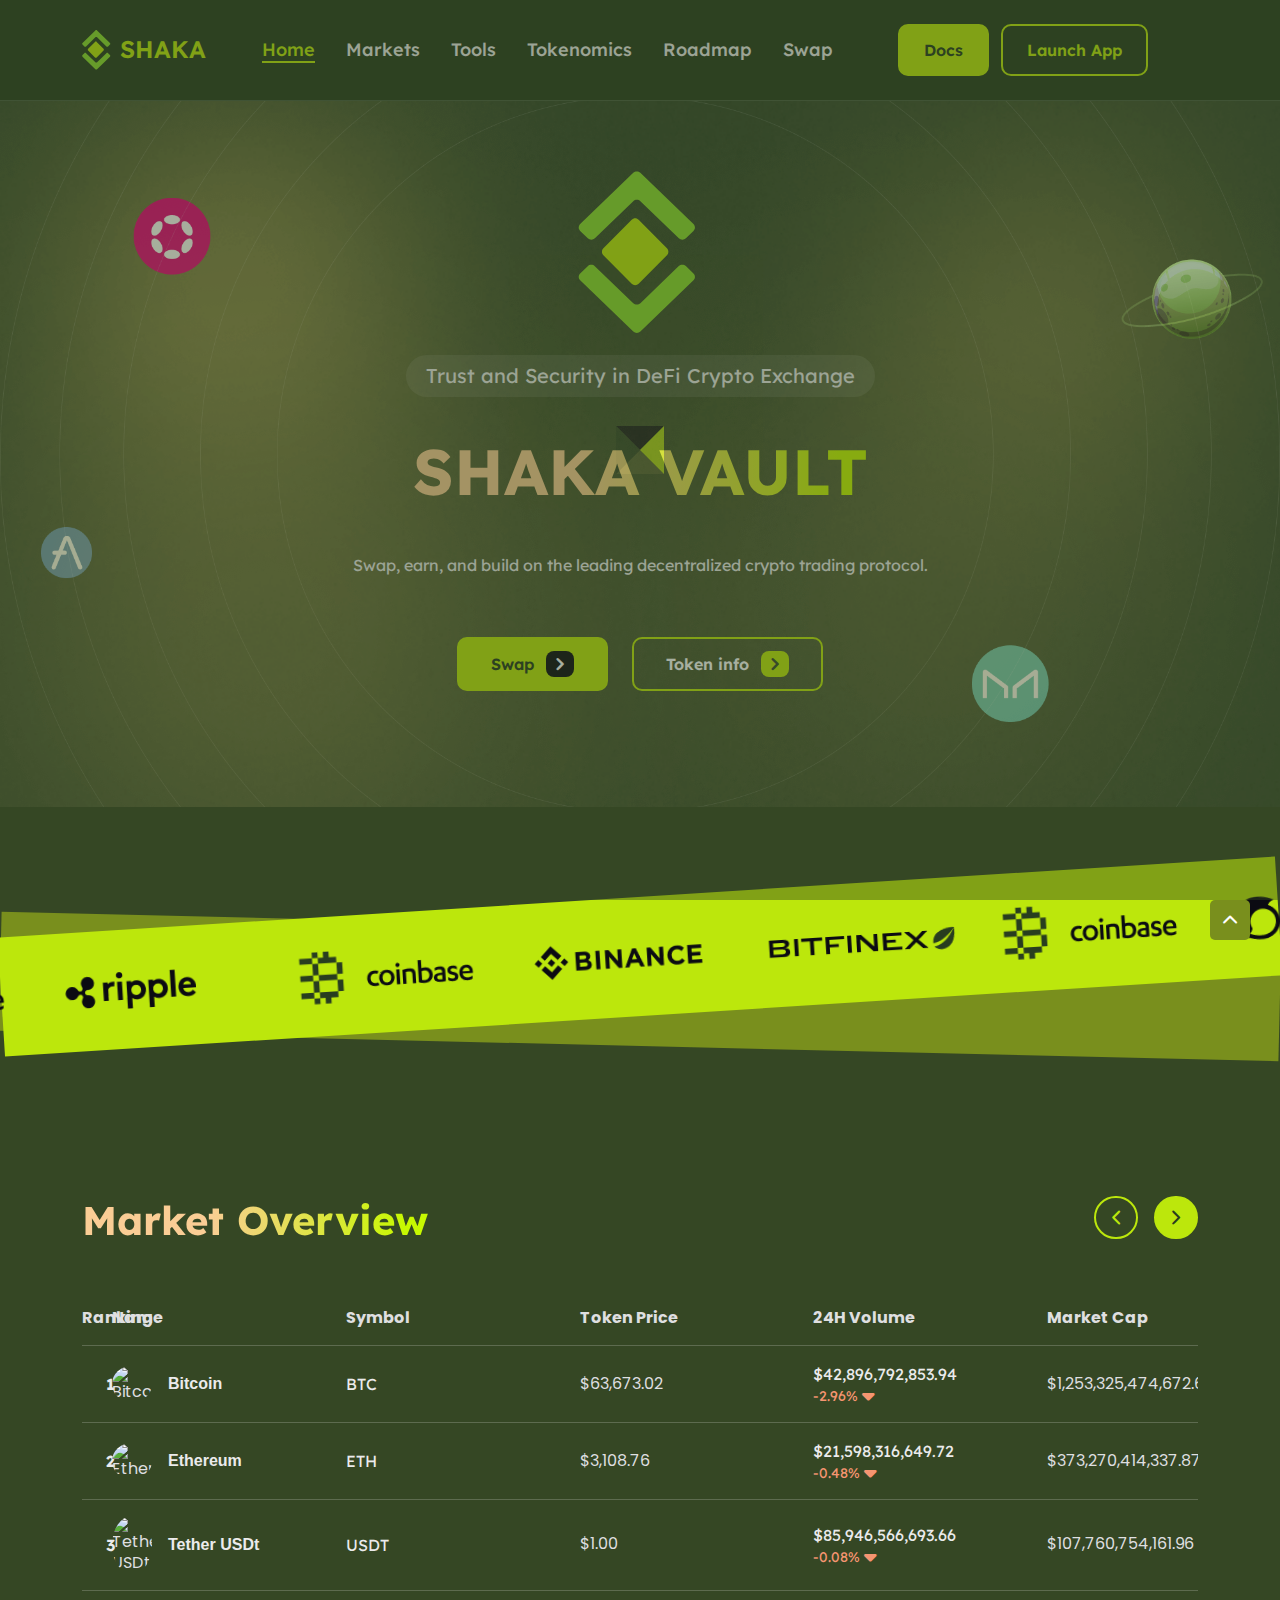
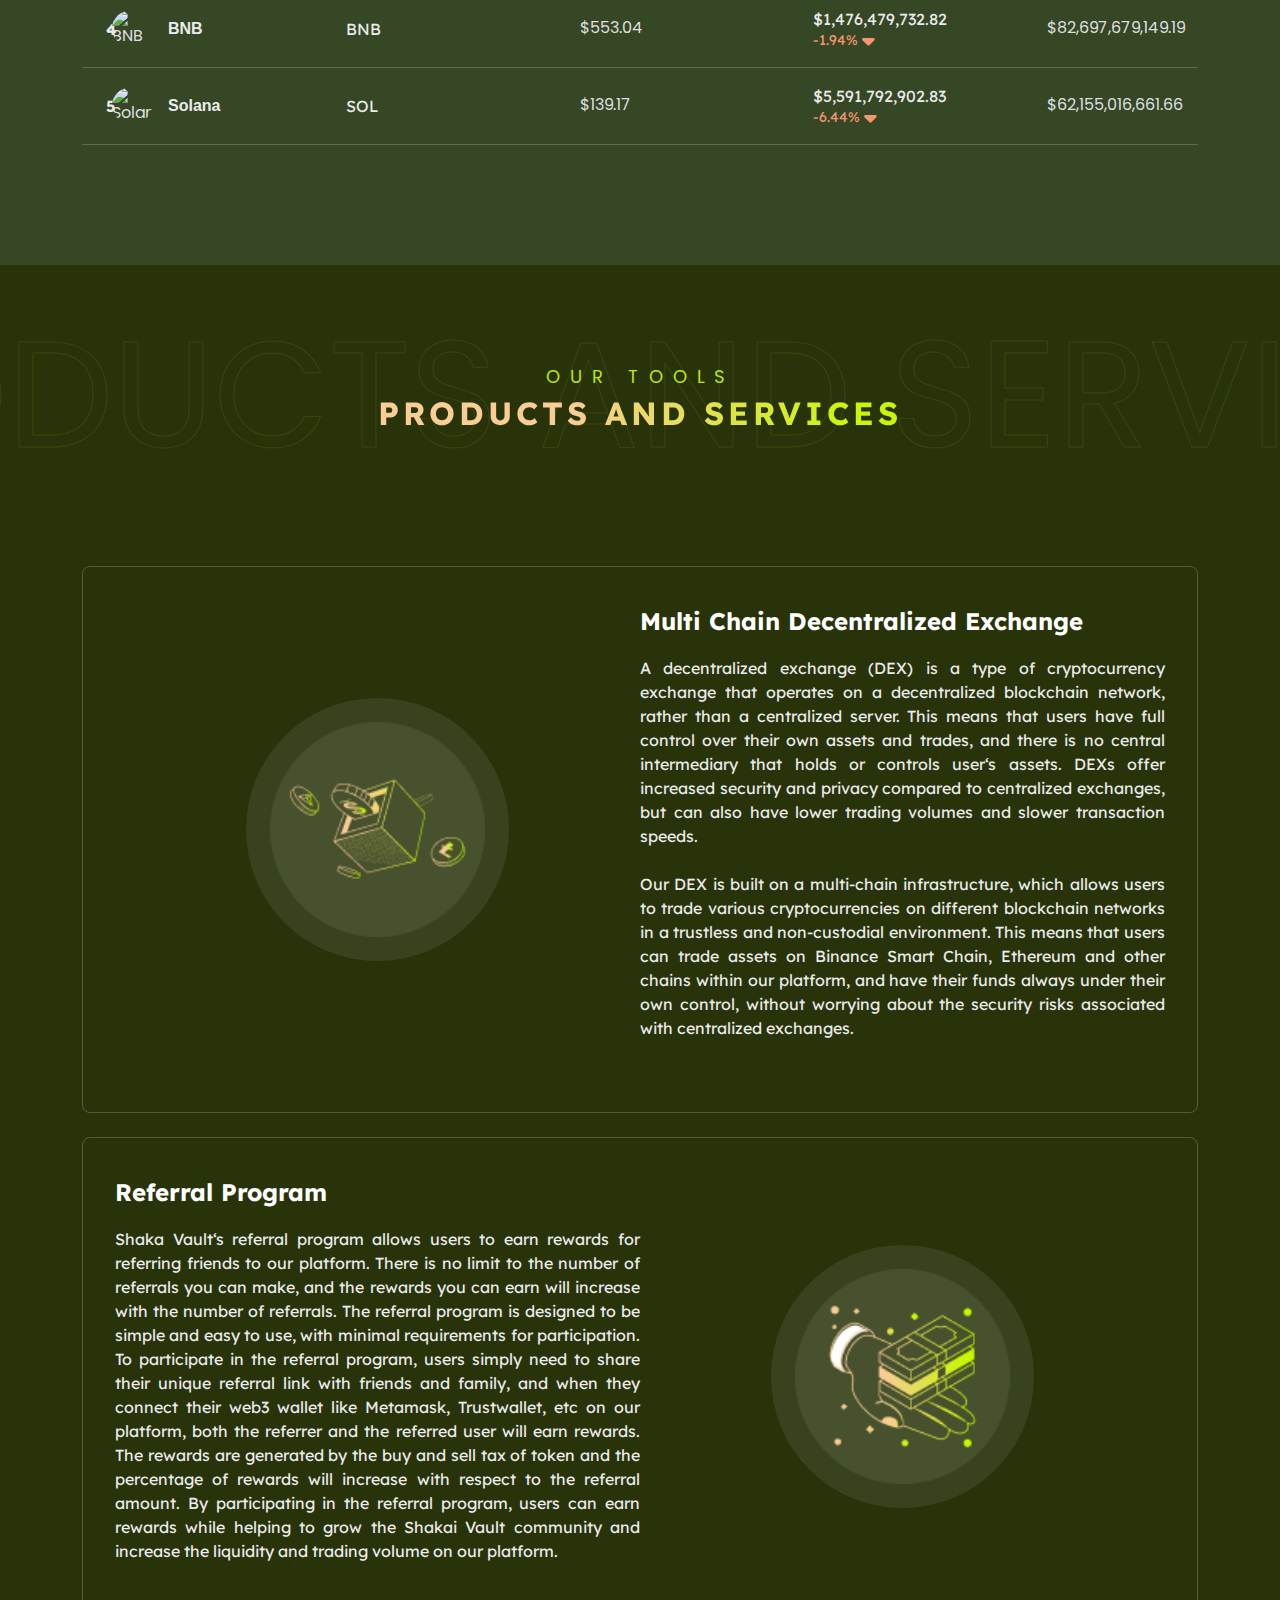
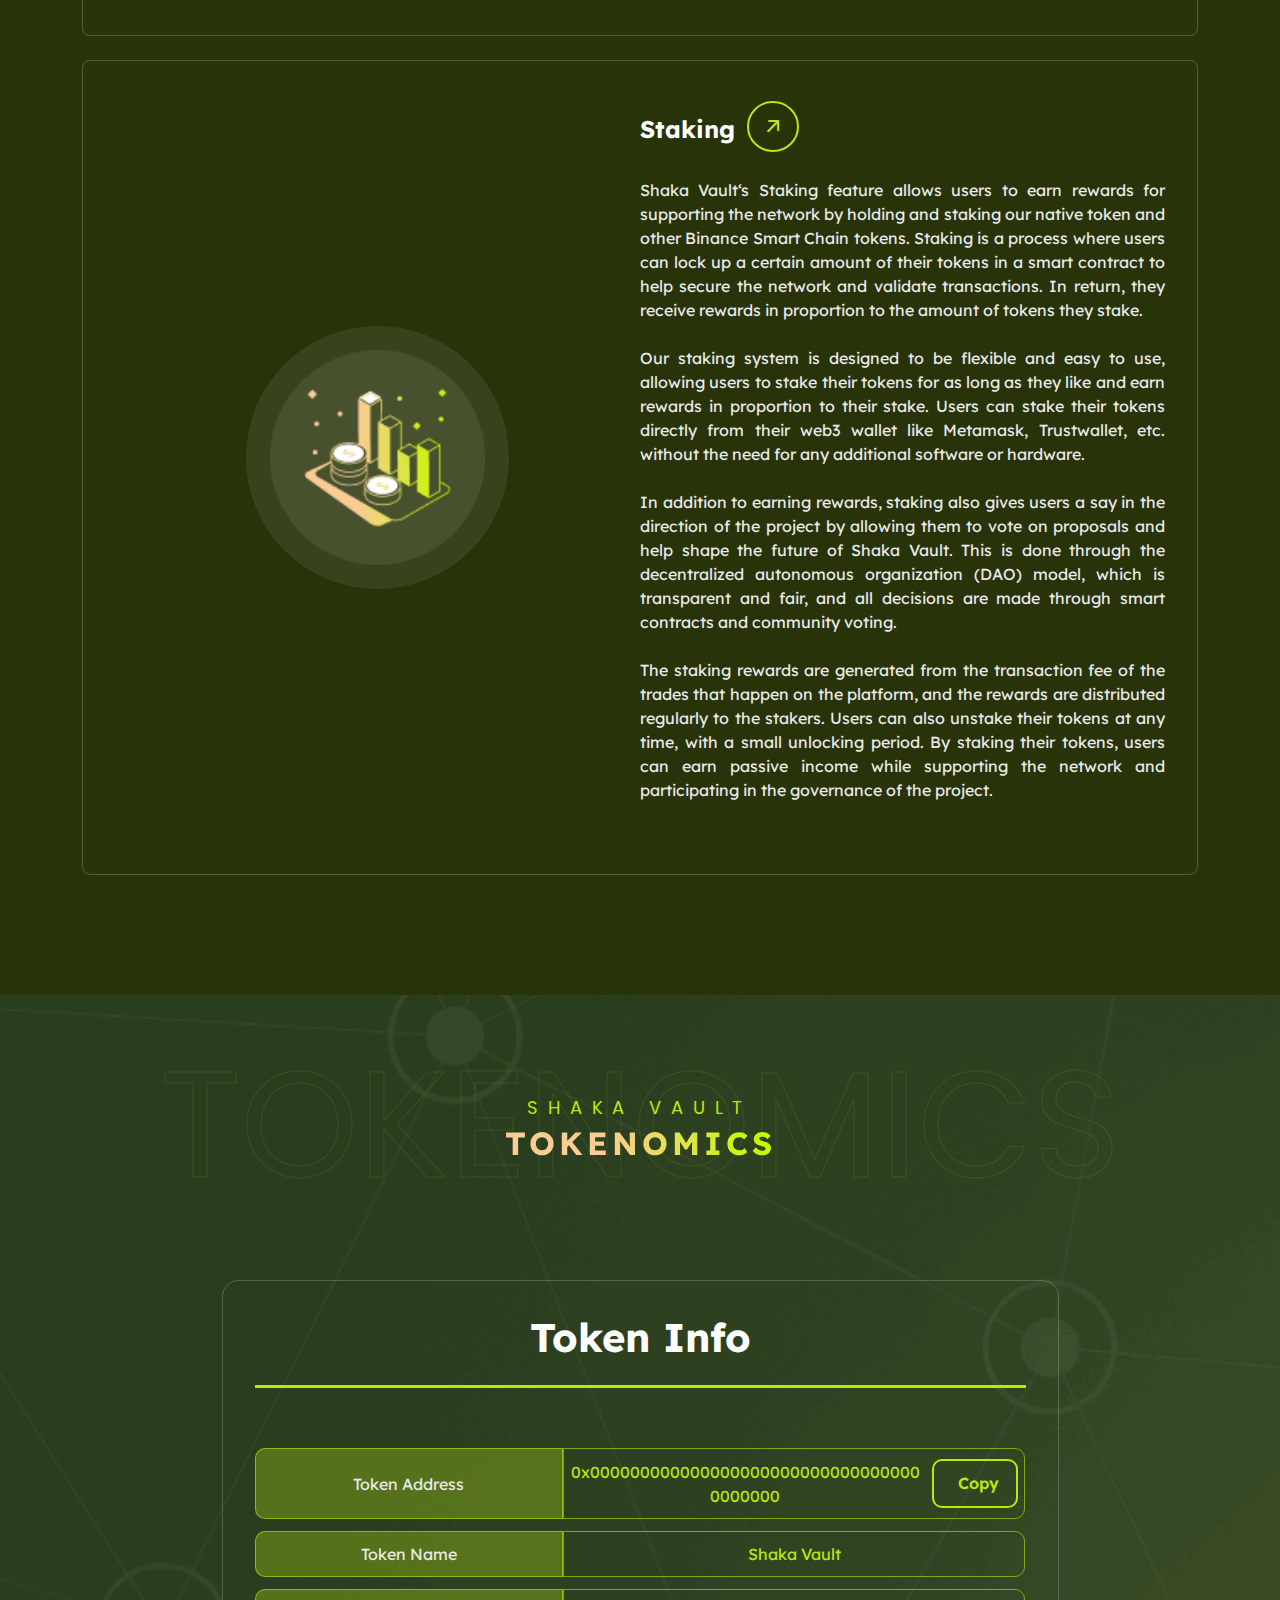
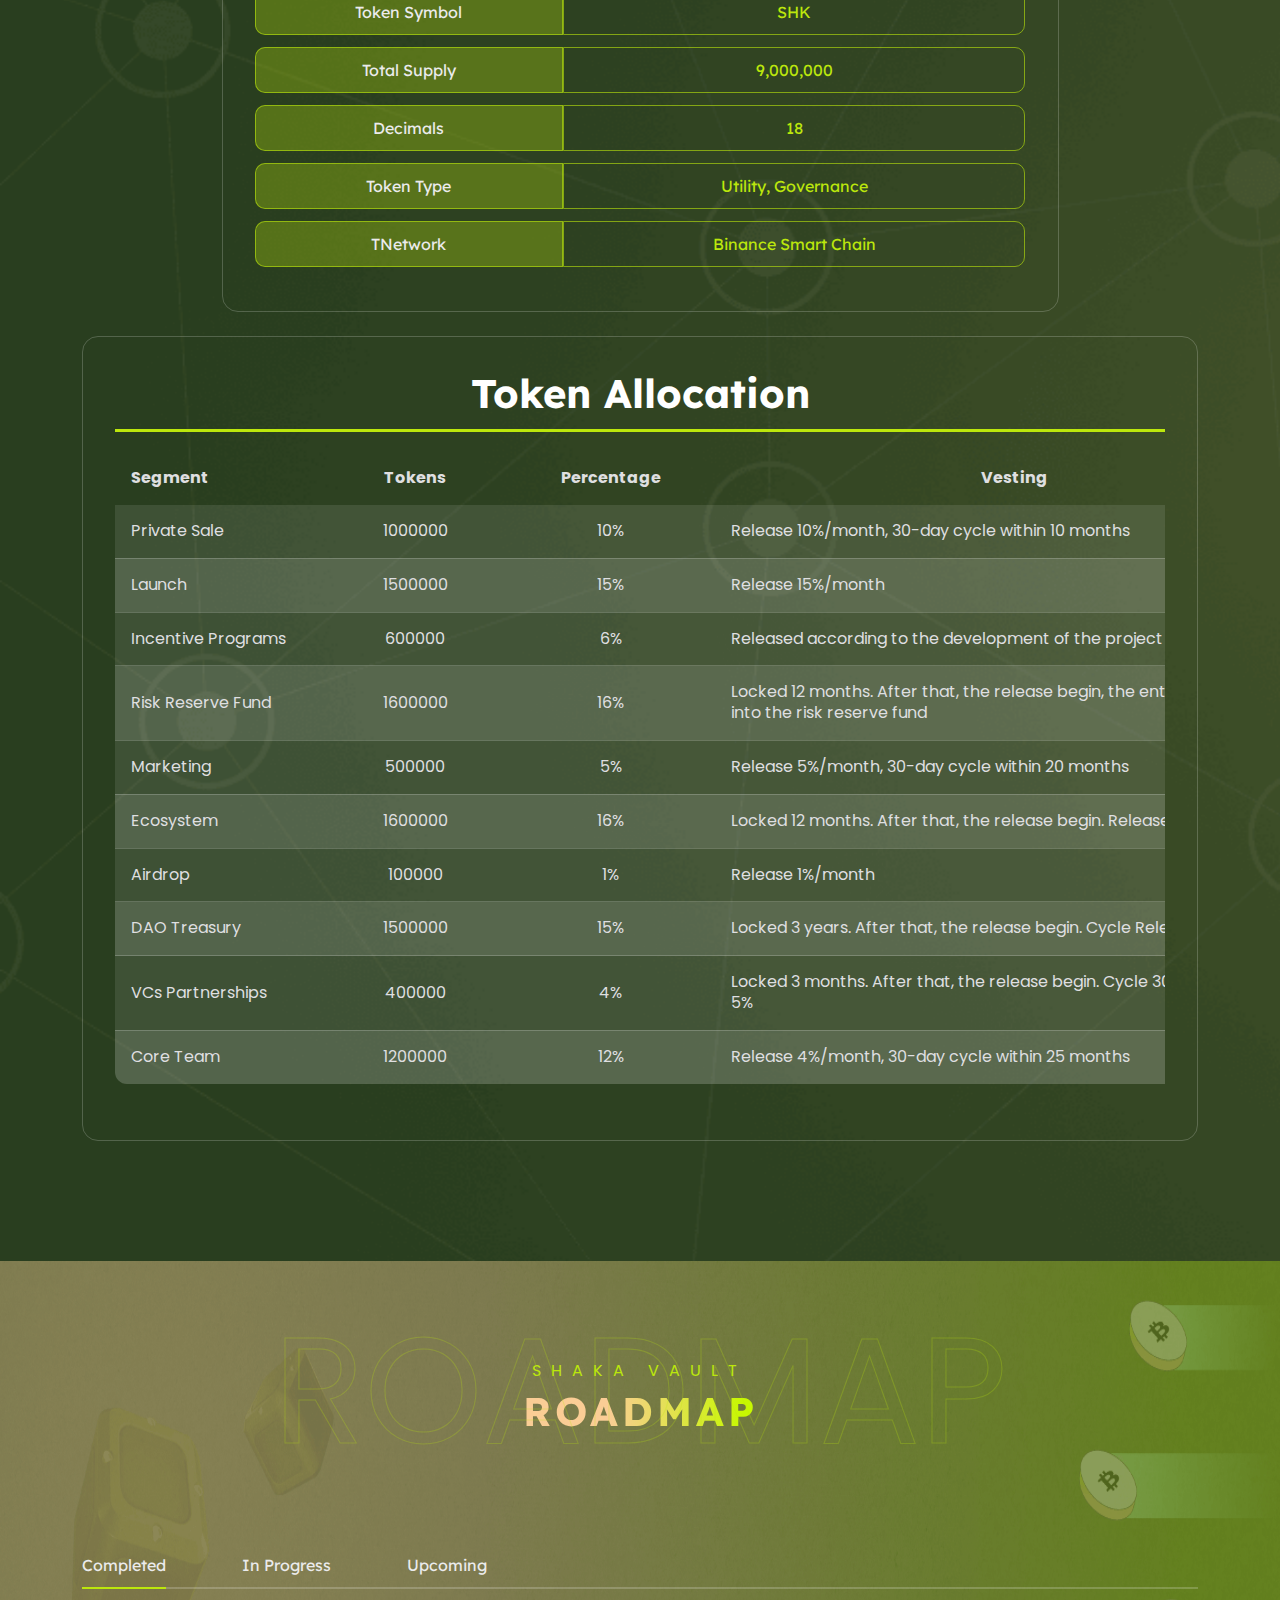
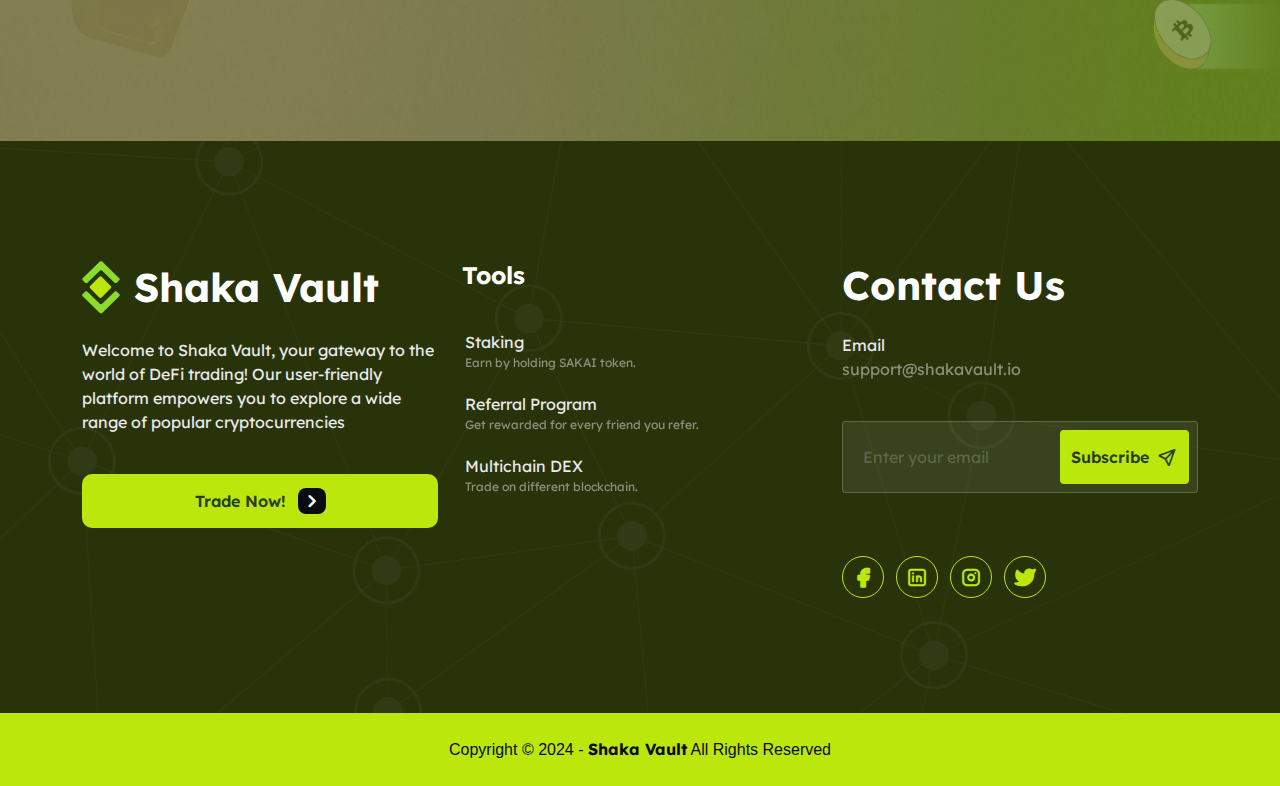
==== commit dbbf718f: "fix navbar collapse, click button and change comment" ====
--- a/index.html
+++ b/index.html
@@ -205,7 +205,7 @@
         </div>
     </div>
     <!-- Brand Slider Ends -->
-    <!-- Discover Web3 starts -->
+    <!-- Markets starts -->
     <section class="discover_web3 pools_tables pt-120 pb-120 bg9-color" id="markets">
         <div class="container">
             <div class="row">
@@ -255,8 +255,8 @@
             </div>
         </div>
     </section>
-    <!-- Discover Web3 ends -->
-    <!-- Explore Coinx Web3 Products Starts -->
+    <!-- Markets ends -->
+    <!-- Explore Shaka Vault Web3 Products Starts -->
     <section class="web3_product how_join bg5-color pt-120 pb-120" id="tools">
         <div class="container">
             <div class="row gy-5 gy-md-6">
@@ -362,8 +362,8 @@
             </div>
         </div>
     </section>
-    <!-- Explore Coinx Web3 Products Ends -->
-    <!-- Earn crypto flexibly Starts -->
+    <!-- Explore Shaka Vault Web3 Products Ends -->
+    <!-- Info about crypto Starts -->
     <section class="earn_crypto pt-120 pb-120" id="tokenomics">
         <div class="container">
             <div class="row gy-5 gy-md-6">
@@ -420,7 +420,7 @@
                         <div class="earn_crypto__cardtwo_after w-100 d-flex align-items-center justify-content-center flex-column">
                             <h2 class="mb-3">Token Allocation</h2>
                         </div>
-                        <div class="d-flex align-items-center justify-content-between flex-wrap flex-xl-nowrap gap-5 gap-md-6 mb-5 mb-md-6 pools_table__totalitem overflow-auto">
+                        <div class="mb-5 mb-md-6 pools_table__totalitem overflow-auto w-100">
                             <table>
                                 <thead>
                                     <tr>
@@ -439,430 +439,59 @@
             </div>
         </div>
     </section>
-    <!-- Earn crypto flexibly Ends -->
-    <!-- How to get started Starts -->
-    <section class="get_started pt-120 pb-120 bg7-colo" id="roadmap">
+    <!-- Info about crypto flexibly Ends -->
+    <!-- Roadmap Starts -->
+    <section class="discover_web3 pools_tables pt-120 pb-120 bg4-color ready_exhange" id="roadmap">
         <div class="container">
-            <div
-                class="row justify-content-center justify-content-sm-between align-items-center gy-5 gy-md-6 mb-10 mb-mb-15 pb-8 pb-md-10">
-                <div class="col-lg-5 col-lg-5 col-xxl-4">
-                    <h2 class="text-center text-sm-start wow fadeInUp">How to get started</h2>
-                </div>
-                <div class="col-lg-7 col-lg-6 col-xxl-5">
-                    <p class="roboto text-center text-sm-start wow fadeInUp">Our comprehensive cybersecurity platform,
-                        driven by
-                        artificial intelligence, not only safeguards your organization but also educates your workforce.
-                    </p>
-                </div>
-            </div>
-            <div class="row bg1-color rounded-4">
-                <div class="col-md-6 col-xl-4 col-xxl-3 p-xxl-0">
-                    <div class="get_started__item px-5 py-13 text-center position-relative wow fadeInUp">
-                        <span class="get_started__item-icn py-3 px-4 rounded-5 bg1-color mb-5 mb-md-6">
-                            <i class="ti ti-user fs-four"></i>
-                        </span>
-                        <h4 class="p1-color mb-5 mb-md-6">Create account</h4>
-                        <span class="roboto mb-8 mb-mb-10 d-block">Sign in to Bitco to register a new profile. the
-                            verification process.</span>
-                        <button class="cmn-btn third-alt py-3 px-5 px-md-6">Register now</button>
-                    </div>
-                </div>
-                <div class="col-md-6 col-xl-4 col-xxl-3 p-xxl-0">
-                    <div class="get_started__item px-5 py-13 text-center position-relative wow fadeInUp">
-                        <span class="get_started__item-icn py-3 px-4 rounded-5 bg1-color mb-5 mb-md-6">
-                            <i class="ti ti-shield-filled fs-four"></i>
-                        </span>
-                        <h4 class="p1-color mb-5 mb-md-6">Verify your identity</h4>
-                        <span class="roboto mb-8 mb-mb-10 d-block">Spend less than five minutes completing the
-                            verification process.</span>
-                        <button class="cmn-btn third-alt py-3 px-5 px-md-6">Register now</button>
-                    </div>
-                </div>
-                <div class="col-md-6 col-xl-4 col-xxl-3 p-xxl-0">
-                    <div class="get_started__item px-5 py-13 text-center position-relative wow fadeInUp">
-                        <span class="get_started__item-icn py-3 px-4 rounded-5 bg1-color mb-5 mb-md-6">
-                            <i class="ti ti-home-dollar fs-four"></i>
-                        </span>
-                        <h4 class="p1-color mb-5 mb-md-6">Deposit and buy crypto</h4>
-                        <span class="roboto mb-8 mb-mb-10 d-block">Spend less than five minutes completing the
-                            verification process.</span>
-                        <button class="cmn-btn third-alt py-3 px-5 px-md-6">Register now</button>
-                    </div>
-                </div>
-                <div class="col-md-6 col-xl-4 col-xxl-3 p-xxl-0">
-                    <div class="get_started__item px-5 py-13 text-center position-relative wow fadeInUp">
-                        <span class="get_started__item-icn py-3 px-4 rounded-5 bg1-color mb-5 mb-md-6">
-                            <i class="ti ti-user fs-four"></i>
-                        </span>
-                        <h4 class="p1-color mb-5 mb-md-6">Start your journey</h4>
-                        <span class="roboto mb-8 mb-mb-10 d-block">Spend less than five minutes completing the
-                            verification process.</span>
-                        <button class="cmn-btn third-alt py-3 px-5 px-md-6">Register now</button>
-                    </div>
-                </div>
-            </div>
-        </div>
-    </section>
-    <!-- How to get started Ends -->
-    <!-- Trust and Security Starts -->
-    <section class="trust_security pt-120 pb-120">
-        <div class="container">
-            <div class="row align-items-end justify-content-between gy-5 gy-md-6 mb-10 mb-md-15">
-                <div class="col-lg-7 col-xxl-6">
-                    <div class="trust_security__title wow fadeInUp">
-                        <h2>Trust and Security in Web3</h2>
-                        <h2 class="trust_security__title-tstyle">Crypto Exchange</h2>
-                    </div>
-                </div>
-                <div class="col-lg-5">
-                    <p class="wow fadeInUp">Our comprehensive cybersecurity platform, driven by artificial intelligence,
-                        not only safeguards
-                        your organization.</p>
-                </div>
-            </div>
-            <div class="row gy-5 gy-md-6 justify-content-center">
-                <div class="col-lg-8">
-                    <div class="row gy-5 gy-md-6 justify-content-center">
-                        <div class="col-12">
-                            <div class="position-relative wow fadeInUp">
-                                <img src="assets/images/support227.png" alt="Image">
-                                <div
-                                    class="d-flex align-items-center justify-content-between gap-3  position-absolute bottom-0 start-0 ps-5 ps-md-6 pb-8 pb-md-10 pe-3 pe-md-4 w-100 flex-wrap">
-                                    <a href="javascript:void(0)">
-                                        <h3>24/7 Support</h3>
-                                    </a>
-                                    <p>Count on us for round-the-clock support, ensuring help <br> whenever you need it.
-                                    </p>
-                                </div>
-                            </div>
-                        </div>
-                        <div class="col-md-6">
-                            <div class="position-relative wow fadeInUp">
-                                <img src="assets/images/trade.png" alt="Image">
-                                <a href="javascript:void(0)">
-                                    <h3
-                                        class="d-flex align-items-center justify-content-between gap-3  position-absolute top-0 start-0 ps-5 ps-md-6 pt-8 pt-md-10 pe-3 pe-md-4 w-100">
-                                        Trade Algorithm</h3>
-                                </a>
-                            </div>
-                        </div>
-                        <div class="col-md-6">
-                            <div class="position-relative wow fadeInUp">
-                                <img src="assets/images/trustedsecure.png" alt="Image">
-                                <a href="javascript:void(0)">
-                                    <h3
-                                        class="d-flex align-items-center justify-content-between gap-3  position-absolute top-0 start-0 ps-5 ps-md-6 pt-8 pt-md-10 pe-3 pe-md-4 w-100">
-                                        Trusted & Secure</h3>
-                                </a>
-                            </div>
-                        </div>
-                    </div>
-                </div>
-                <div class="col-lg-4">
-                    <div class="row gy-5 gy-md-6 justify-content-center">
-                        <div class="col-md-6 col-lg-12">
-                            <div class="position-relative wow fadeInUp">
-                                <img src="assets/images/cardtocrypto.png" alt="Image">
-                                <a href="javascript:void(0)">
-                                    <h3
-                                        class="position-absolute top-0 start-0 ps-5 ps-md-6 pt-8 pt-md-10 pe-3 pe-md-4 w-100">
-                                        Card-to-crypto purchases</h3>
-                                </a>
-                            </div>
-                        </div>
-                        <div class="col-md-6 col-lg-12">
-                            <div class="position-relative wow fadeInUp">
-                                <img src="assets/images/automatically.png" alt="Image">
-                                <a href="javascript:void(0)">
-                                    <h3
-                                        class="position-absolute bottom-0 start-0 ps-5 ps-md-6 pb-8 pb-md-10 pe-3 pe-md-4 w-100">
-                                        Automatically</h3>
-                                </a>
-                                <a href="javascript:void(0)"
-                                    class="trust_security__button cmn-btn px-3 py-2 position-absolute end-0 top-0 rounded-5 mt-5 mt-md-6 me-5 me-md-6"><i
-                                        class="ti ti-arrow-up-right fs-four"></i></a>
-                            </div>
-                        </div>
-                    </div>
-                </div>
-            </div>
-        </div>
-    </section>
-    <!-- Trust and Security Ends -->
-    <!-- Your one-step shop for crypto trading starts -->
-    <section class="one_stepshop bg4-color pt-120 pb-120">
-        <div class="container">
-            <div class="row gy-5 gy-md-6 align-items-end justify-content-between mb-10 mb-md-15">
-                <div class="col-md-7 col-lg-6">
-                    <h2 class="wow fadeInUp">Your one-step shop for crypto trading</h2>
-                </div>
-                <div class="col-md-4 col-xl-3 col-xxl-2 text-md-end">
-                    <a href="pricing-plan.html" class="cmn-btn py-3 px-5 px-md-6">VIEW MORE <i
-                            class="ti ti-chevron-right fs-five"></i></a>
-                </div>
-            </div>
-            <div class="row gy-5 gy-md-6 justify-content-center">
-                <div class="col-md-6 col-xl-4">
-                    <div class="one_stepshop__item br2 rounded-4 py-8 py-md-10 px-6 px-md-8 text-center wow fadeInUp">
-                        <img class="mb-4 mb-md-5" src="assets/images/icon/radeallassets.png" alt="Icon">
-                        <h4 class="mb-4 mb-md-5">Trade all the trending assets</h4>
-                        <p class="mb-6 mb-md-8">Discover over 400 cryptocurrencies including all the trending new
-                            listings.</p>
-                        <div class="d-flex align-items-center justify-content-center gap-1">
-                            <span class="fs-four">400+</span>
-                            <span class="roboto">cryptocurrencies</span>
-                        </div>
-                    </div>
-                </div>
-                <div class="col-md-6 col-xl-4">
-                    <div class="one_stepshop__item br2 rounded-4 py-8 py-md-10 px-6 px-md-7 text-center wow fadeInUp">
-                        <img class="mb-4 mb-md-5" src="assets/images/icon/hedgepoloniex.png" alt="Icon">
-                        <h4 class="mb-4 mb-md-5">Hedge with Poloniex Futures</h4>
-                        <p class="mb-6 mb-md-8">Discover over 400 cryptocurrencies including all the trending new
-                            listings.</p>
-                        <div class="d-flex align-items-center justify-content-center gap-1">
-                            <span class="fs-four">100x</span>
-                            <span class="roboto">Max leverage</span>
-                        </div>
-                    </div>
-                </div>
-                <div class="col-md-6 col-xl-4">
-                    <div class="one_stepshop__item br2 rounded-4 py-8 py-md-10 px-6 px-md-8 text-center wow fadeInUp">
-                        <img class="mb-4 mb-md-5" src="assets/images/icon/crossmargin.png" alt="Icon">
-                        <h4 class="mb-4 mb-md-5">Cross Margin Trading</h4>
-                        <p class="mb-6 mb-md-8">Discover over 400 cryptocurrencies including all the trending new
-                            listings.</p>
-                        <div class="d-flex align-items-center justify-content-center gap-1">
-                            <span class="roboto">cryptocurrencies</span>
-                            <span class="fs-four">1%</span>
-                            <span class="roboto">cryptocurrencies</span>
-                        </div>
-                    </div>
-                </div>
-            </div>
-        </div>
-    </section>
-    <!-- Your one-step shop for crypto trading ends -->
-    <!-- Life in the digital world Starts -->
-    <section class="life_digital pt-120 pb-120">
-        <div class="container">
-            <div class="row justify-content-center pb-10 pb-sm-15 pb-md-20">
-                <div class="col-xl-6">
-                    <div class="life_digital__title text-center">
-                        <span class="bg1-color rounded-20 py-2 px-5 mb-5 mb-md-6 wow fadeInUp">Blockchain
-                            Technology</span>
-                        <h2 class="wow fadeInUp">Life in the digital world</h2>
-                    </div>
-                </div>
-            </div>
             <div class="row">
                 <div
-                    class="counter_section__area d-flex align-items-center justify-content-center justify-content-lg-between flex-wrap flex-lg-nowrap gap-5 gap-md-10">
-                    <div class="counter_section__item">
-                        <div
-                            class="hero_area__countdown mb-3 mb-md-5 counters d-flex align-items-center justify-content-center">
-                            <span class="odometer hero_area__countdown-number display-three fw_500"
-                                data-odometer-final="8327"></span>
-                        </div>
-                        <h4 class="text-center mb-5 mb-md-6">Market price</h4>
-                        <p class="text-center">Claritas est etiam processus dynamicus, sequitur consuetudium lectorum.
-                        </p>
-                    </div>
-                    <span class="v-line lgx mb-20 pb-6 d-none d-lg-block"></span>
-                    <div class="counter_section__item">
-                        <div
-                            class="hero_area__countdown mb-3 mb-md-5 counters d-flex align-items-center justify-content-center">
-                            <span class="odometer hero_area__countdown-number display-three fw_500"
-                                data-odometer-final="16"></span>
-                            <span class="display-three fw_500">mb</span>
-                        </div>
-                        <h4 class="text-center mb-5 mb-md-6">Average block size</h4>
-                        <p class="text-center">Claritas est etiam processus dynamicus, sequitur consuetudium lectorum.
-                        </p>
-                    </div>
-                    <span class="v-line lgx mb-20 pb-6 d-none d-lg-block"></span>
-                    <div class="counter_section__item">
-                        <div
-                            class="hero_area__countdown mb-3 mb-md-5 counters d-flex align-items-center justify-content-center">
-                            <span class="odometer hero_area__countdown-number display-three fw_500"
-                                data-odometer-final="8327"></span>
-                        </div>
-                        <h4 class="text-center mb-5 mb-md-6">Clients worldwide</h4>
-                        <p class="text-center">Claritas est etiam processus dynamicus, sequitur consuetudium lectorum.
-                        </p>
+                    class="discover_web3__title pools_table__title mb-5 mb-md-6 d-flex align-items-center justify-content-between flex-wrap flex-md-nowrap gap-5">
+                    <div class="earn_crypto__title text-sm-center mb-7 mb-md-11 wow fadeInUp d-flex flex-column text-center w-100 align-items-center">
+                        <div class="text-style-2 opacity-25">Roadmap</div>
+                        <div class="fs-ten p1-color lt-sp-10 text-uppercase my-cus-1 fs-6">Shaka Vault</div>
+                        <div class="wow fadeInUp text-style-1 text-uppercase lt-sp-4 text-style-3 my-cus-2 fs-1">Roadmap</div>
+                    </div>
+                </div>
+                <div class="discover_web3__part pools_table__part">
+                    <div class="singletab">
+                        <ul
+                            class="tablinks d-flex align-items-center gap-5 gap-sm-10 gap-md-15 gap-lg-19 mb-6 mb-md-8 wow fadeInUp">
+                            <li class="nav-links">
+                                <button class="tablink clickable-active active">Completed</button>
+                            </li>
+                            <li class="nav-links">
+                                <button class="tablink clickable-active">In Progress</button>
+                            </li>
+                            <li class="nav-links">
+                                <button class="tablink clickable-active">Upcoming</button>
+                            </li>
+                        </ul>
+                        <div class="tabcontents wow fadeInUp">
+                            <div class="tabitem active overflow-auto">
+                                <div class="pools_table__totalitem">
+                                </div>
+                            </div>
+                            <div class="tabitem overflow-auto">
+                                <div class="pools_table__totalitem">
+                                </div>
+                            </div>
+                            <div class="tabitem overflow-auto">
+                                <div class="pools_table__totalitem">
+                                </div>
+                            </div>
+                        </div>
                     </div>
                 </div>
             </div>
         </div>
     </section>
-    <!-- Life in the digital world Ends -->
-    <!-- Ready to Exchange Starts -->
-    <section class="ready_exhange pt-120 pb-120 bg4-color position-relative">
-        <div class="container">
-            <div class="row justify-content-center">
-                <div class="col-md-8 col-xl-7 col-xxl-6">
-                    <div class="ready_exhange__content text-center">
-                        <h2 class="mb-5 mb-md-6 wow fadeInUp">Ready to Exchange?</h2>
-                        <p class="mb-8 mb-md-10 wow fadeInUp">Unlock your Coinx account now to trade crypto seamlessly,
-                            without any
-                            fees for buying, selling, or exchanging. Get started today!</p>
-                        <div
-                            class="ready_exhange__changenow d-flex align-items-center justify-content-center gap-4 gap-sm-8 gap-lg-10">
-                            <a href="swap.html" class="cmn-btn py-3 px-5 px-6 wow fadeInUp">
-                                Exchange Now
-                            </a>
-                            <div class="ready_exhange__changenow-brand wow fadeInUp">
-                                <a href="javascript:void(0)">
-                                    <i class="ti ti-brand-google-play p1-color fs-three"></i>
-                                </a>
-                                <a href="javascript:void(0)">
-                                    <i class="ti ti-brand-apple p1-color fs-three"></i>
-                                </a>
-                                <a href="javascript:void(0)">
-                                    <i class="ti ti-brand-pinterest p1-color fs-three"></i>
-                                </a>
-                                <a href="javascript:void(0)">
-                                    <i class="ti ti-brand-behance p1-color fs-three"></i>
-                                </a>
-                            </div>
-                        </div>
-                    </div>
-                </div>
-            </div>
-        </div>
-    </section>
-    <!-- Ready to Exchange Ends -->
-    <!-- Rewards FAQs Starts -->
-    <section class="rewards_faq pt-120 pb-120 position-relative">
-        <div class="container">
-            <div class="row align-items-center justify-content-center gy-8">
-                <div class="col-xl-7">
-                    <div class="rewards_faq__content">
-                        <h2 class="mb-5 mb-md-6 wow fadeInUp">FAQs</h2>
-                        <p class="roboto mb-8 mb-md-10 wow fadeInUp">Explore our FAQs for fast, informative answers to
-                            frequently
-                            asked questions and common concerns.</p>
-                        <div class="accordion-section">
-                            <div class="accordion-single accsingle mb-5 mb-md-6 wow fadeInUp">
-                                <h5 class="header-area d-flex align-items-center justify-content-between">
-                                    <button
-                                        class="accordion-btn d-flex align-items-start position-relative w-100 fs-five fw-bolder text-start"
-                                        type="button">
-                                        What currencies does the Coinx Exchange support?
-                                    </button>
-
-                                </h5>
-                                <div class="content-area">
-                                    <div class="content-body">
-                                        <p>These are traditional online platforms where users <br> create accounts and
-                                            trade </p>
-                                    </div>
-                                </div>
-                            </div>
-                            <div class="accordion-single accsingle mb-5 mb-md-6 wow fadeInUp">
-                                <h5 class="header-area d-flex align-items-center justify-content-between">
-                                    <button
-                                        class="accordion-btn d-flex align-items-start position-relative w-100 fs-five fw-bolder text-start"
-                                        type="button">
-                                        What is the Coinx Exchange?
-                                    </button>
-
-                                </h5>
-                                <div class="content-area">
-                                    <div class="content-body">
-                                        <p>These are traditional online platforms where users <br> create accounts and
-                                            trade </p>
-                                    </div>
-                                </div>
-                            </div>
-                            <div class="accordion-single accsingle mb-5 mb-md-6 wow fadeInUp">
-                                <h5 class="header-area d-flex align-items-center justify-content-between">
-                                    <button
-                                        class="accordion-btn d-flex align-items-start position-relative w-100 fs-five fw-bolder text-start"
-                                        type="button">
-                                        What currencies does the Coinx Exchange support?
-                                    </button>
-
-                                </h5>
-                                <div class="content-area">
-                                    <div class="content-body">
-                                        <p>These are traditional online platforms where users <br> create accounts and
-                                            trade </p>
-                                    </div>
-                                </div>
-                            </div>
-                            <div class="accordion-single accsingle mb-5 mb-md-6 wow fadeInUp">
-                                <h5 class="header-area d-flex align-items-center justify-content-between">
-                                    <button
-                                        class="accordion-btn d-flex align-items-start position-relative w-100 fs-five fw-bolder text-start"
-                                        type="button">
-                                        What currencies does the Coinx Exchange support?
-                                    </button>
-
-                                </h5>
-                                <div class="content-area">
-                                    <div class="content-body">
-                                        <p>These are traditional online platforms where users <br> create accounts and
-                                            trade </p>
-                                    </div>
-                                </div>
-                            </div>
-                            <div class="accordion-single accsingle mb-5 mb-md-6 wow fadeInUp">
-                                <h5 class="header-area d-flex align-items-center justify-content-between">
-                                    <button
-                                        class="accordion-btn d-flex align-items-start position-relative w-100 fs-five fw-bolder text-start"
-                                        type="button">
-                                        What is the Coinx Exchange?
-                                    </button>
-
-                                </h5>
-                                <div class="content-area">
-                                    <div class="content-body">
-                                        <p>These are traditional online platforms where users <br> create accounts and
-                                            trade </p>
-                                    </div>
-                                </div>
-                            </div>
-                            <div class="accordion-single accsingle mb-5 mb-md-6 wow fadeInUp">
-                                <h5 class="header-area d-flex align-items-center justify-content-between">
-                                    <button
-                                        class="accordion-btn d-flex align-items-start position-relative w-100 fs-five fw-bolder text-start"
-                                        type="button">
-                                        What currencies does the Coinx Exchange support?
-                                    </button>
-
-                                </h5>
-                                <div class="content-area">
-                                    <div class="content-body">
-                                        <p>These are traditional online platforms where users <br> create accounts and
-                                            trade </p>
-                                    </div>
-                                </div>
-                            </div>
-                        </div>
-                        <div class="d-flex align-items-center flex-wrap gap-2 wow fadeInUp">
-                            <span>Can't see your question listed above?</span>
-                            <a href="javascript:void(0)" class="d-flex align-items-center gap-1 p6-color astyle">Visit
-                                our Help Center <i class="ti ti-arrow-narrow-right fs-four mt-1"></i></a>
-                        </div>
-                    </div>
-                </div>
-                <div class="col-xl-5">
-                    <div class="rewards_faq__thumb">
-                        <img src="assets/images/faq-thumb.png" class="max-un leftright-animation" alt="Images">
-                    </div>
-                </div>
-            </div>
-        </div>
-        <!-- <img class="rewards_faq__light position-absolute top-0 start-0" src="assets/images/light-faq.png" alt="Icon"> -->
-    </section>
-    <!-- Rewards FAQs Ends -->
+    <!-- Roadmap Ends -->
 
     <!-- Footer Section Starts -->
     <footer class="footer pt-120 bg5-color">
         <div class="container">
             <div class="row gy-8 pb-120 justify-content-between">
-                <div class="col-md-12 col-lg-6 col-xxl-4">
+                <div class="col-md-12 col-lg-4 col-xxl-4">
                     <div class="footer__decs wow fadeInUp">
                         <a href="#" class="d-flex flex-row align-items-center justify-content-start gap-3">
                             <img src="./assets/images/icon/Group 6.svg" alt="" class="w-4">
@@ -880,7 +509,7 @@
                         </div>
                     </div>
                 </div>
-                <div class="col-6 col-sm-3 col-md-4 col-lg-3 col-xxl-3 ms-xxl-20">
+                <div class="col-12 col-sm-6 col-lg-4 col-xxl-3 ms-xxl-20">
                     <div class="footer__discover">
                         <h4 class="mb-6 mb-sm-8 mb-md-10 wow fadeInUp">Tools</h4>
                         <div class="footer__discover-nav">
@@ -910,7 +539,7 @@
                         </div>
                     </div>
                 </div>
-                <div class="col-6 col-sm-3 col-md-4 col-lg-3 col-xxl-4">
+                <div class="col-12 col-sm-6 col-lg-4 col-xxl-4">
                     <div class="footer__decs wow fadeInUp">
                         <a href="index.html">
                             <h2>Contact Us</h2>
@@ -969,7 +598,6 @@
     <!-- ==== js dependencies start ==== -->
     <script data-cfasync="false"
         src="./assets/js/cdn-cgi/scripts/5c5dd728/cloudflare-static/email-decode.min.js"></script>
-    <script src="./assets/js/bootstrap.min.js"></script>
     <script src="./assets/js/plugins/plugins.js"></script>
     <script src="./assets/js/plugins/plugin-custom.js"></script>
     <script type="text/javascript" src="./assets/js/toast.js"></script>
--- a/assets/css/style.min.css
+++ b/assets/css/style.min.css
@@ -97,6 +97,9 @@
   .w-md-50 {
     width: 50%;
   }
+  .w-md-75 {
+    width: 75% !important;
+  }
   .w-md-auto {
     width: auto !important;
   }
@@ -2468,7 +2471,7 @@
   background-image: url("../images/ready-bg-cmn.png");
   background-position: center;
   background-repeat: no-repeat;
-  background-size: cover;
+  background-size: 100% 100%;
 }
 .not_found {
   height: 100vh;
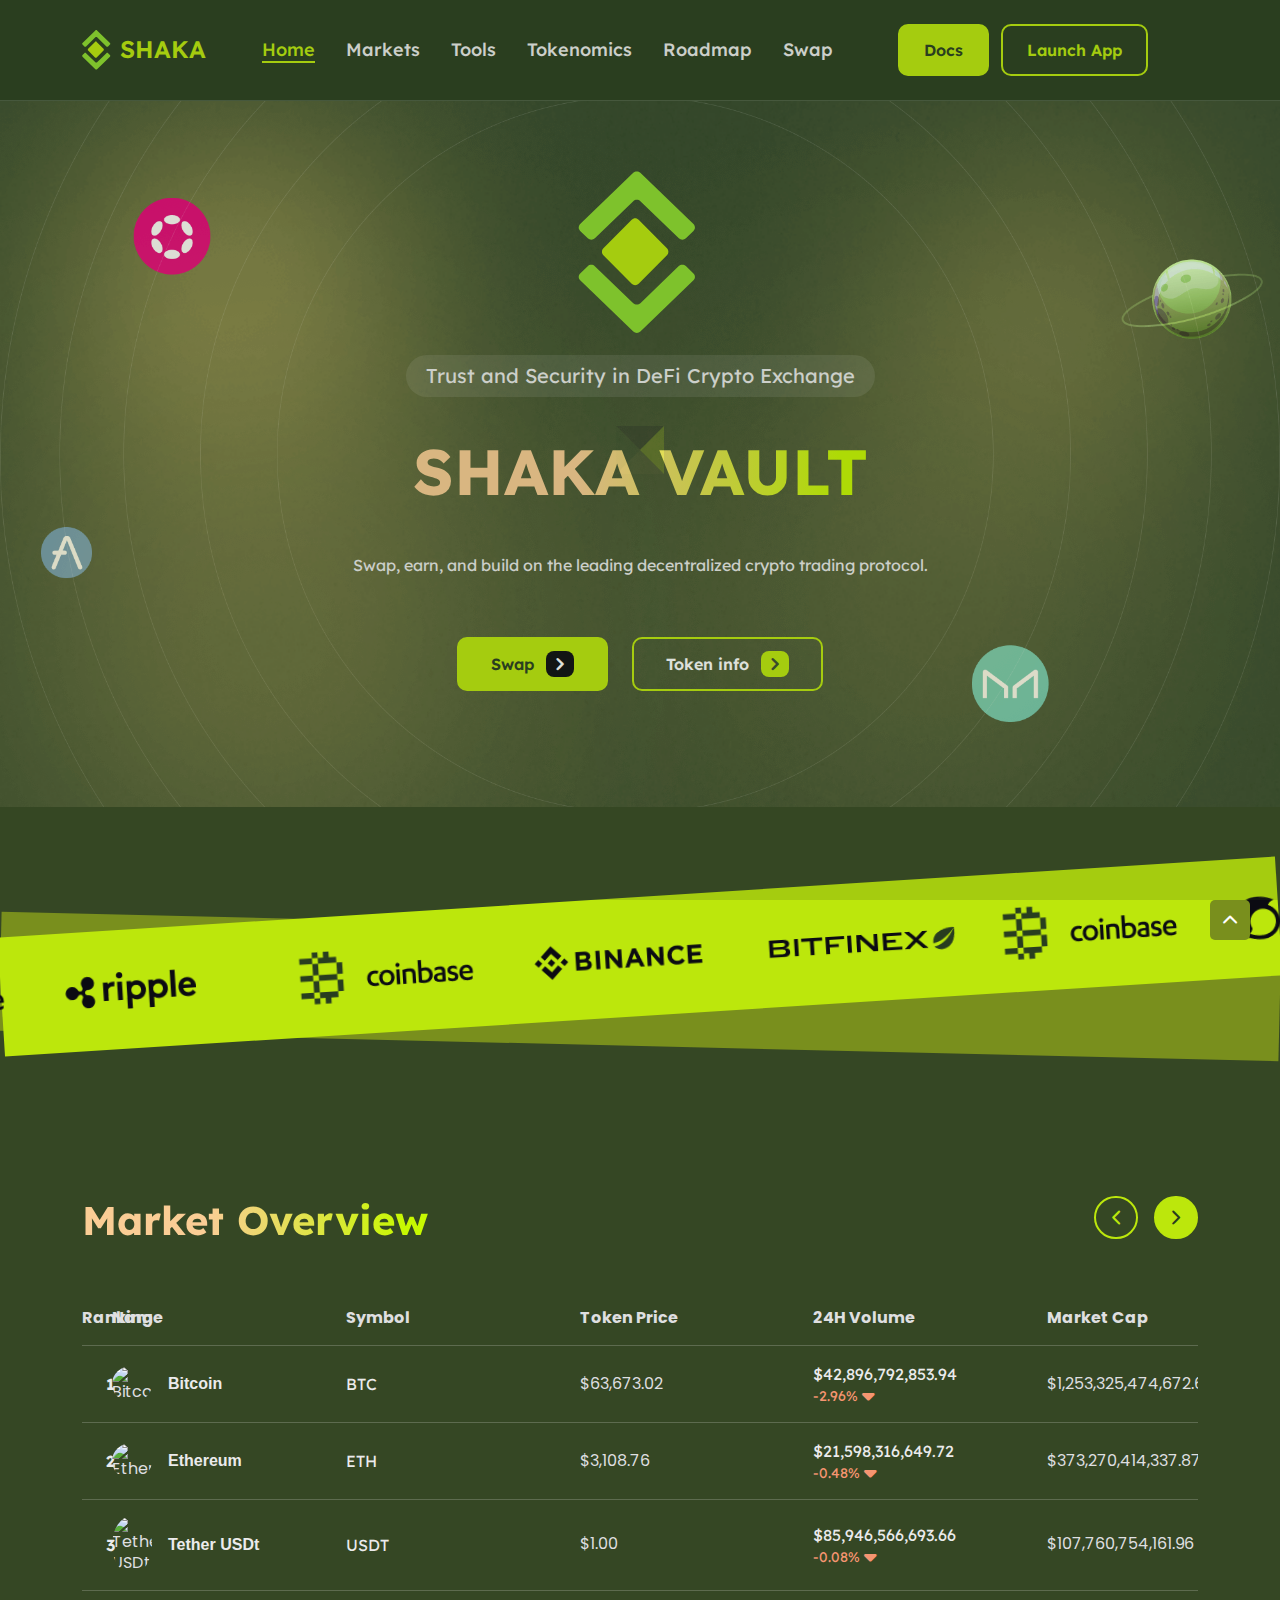
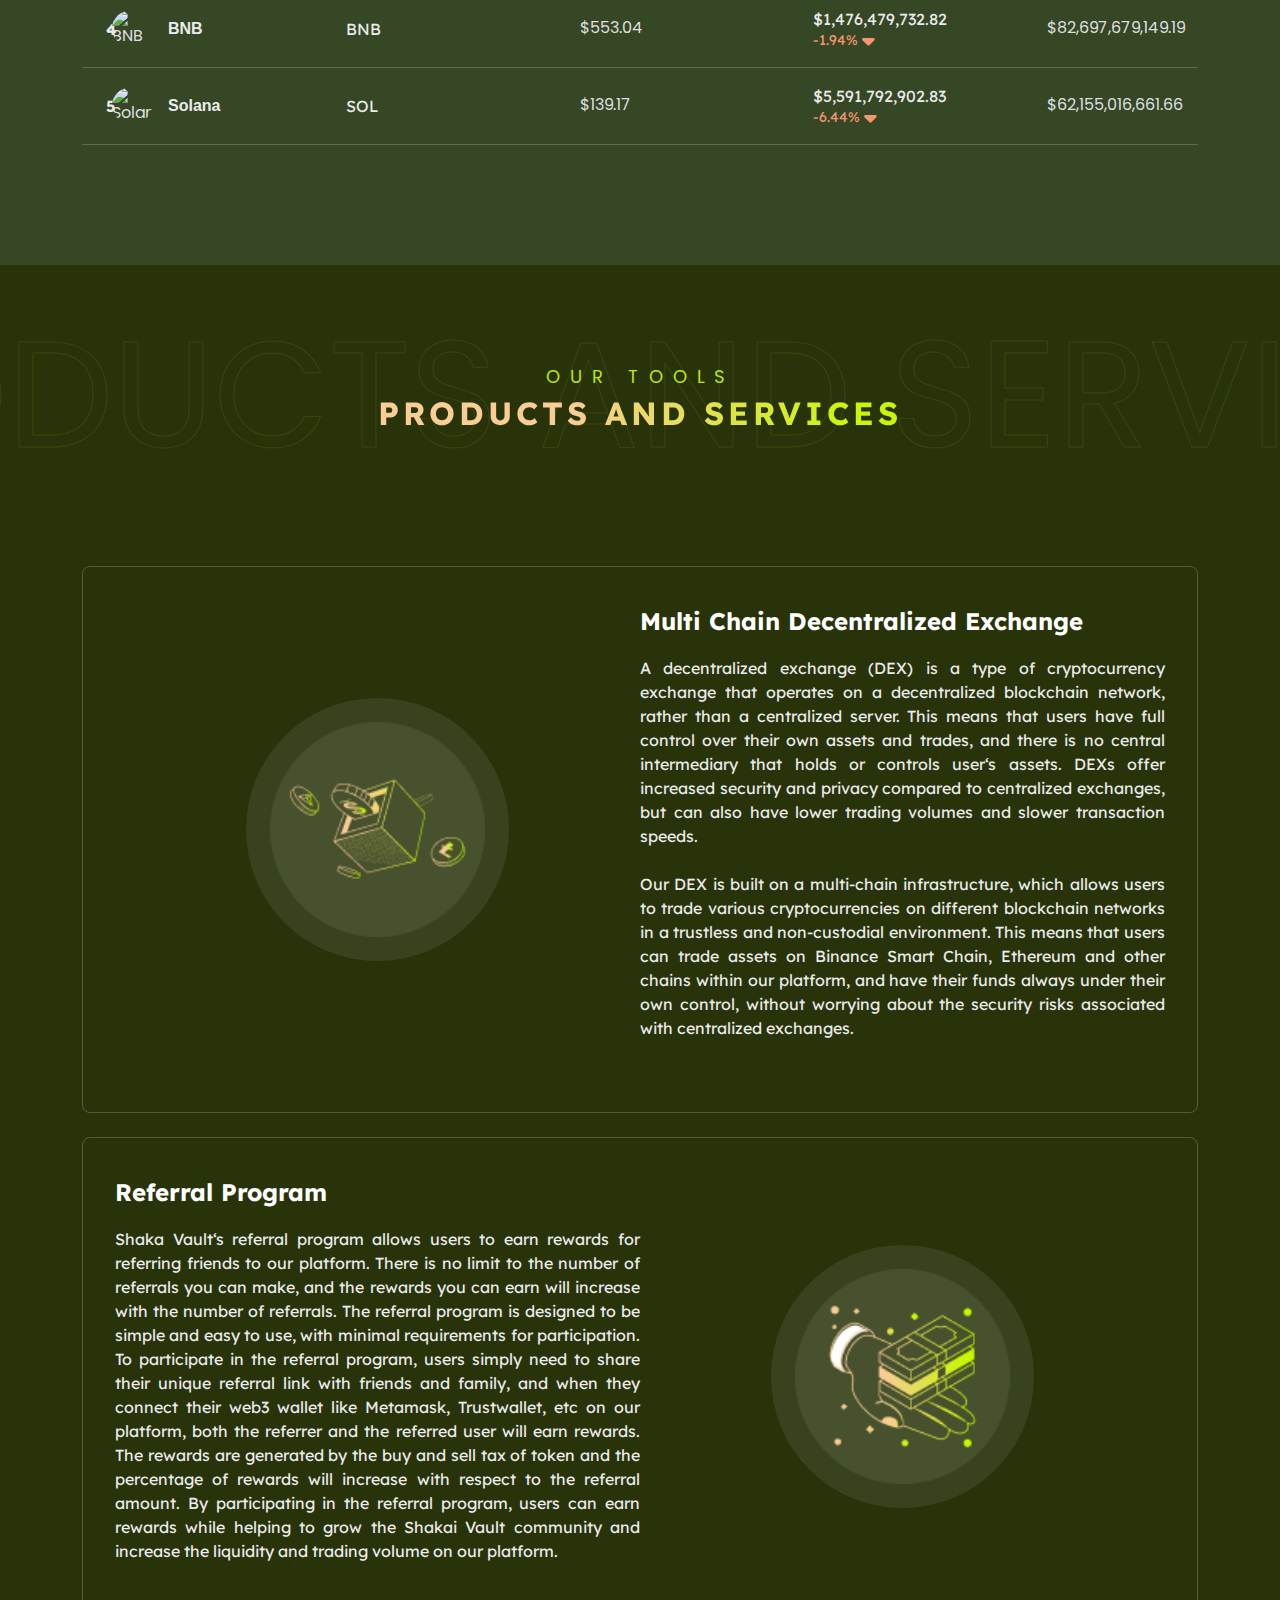
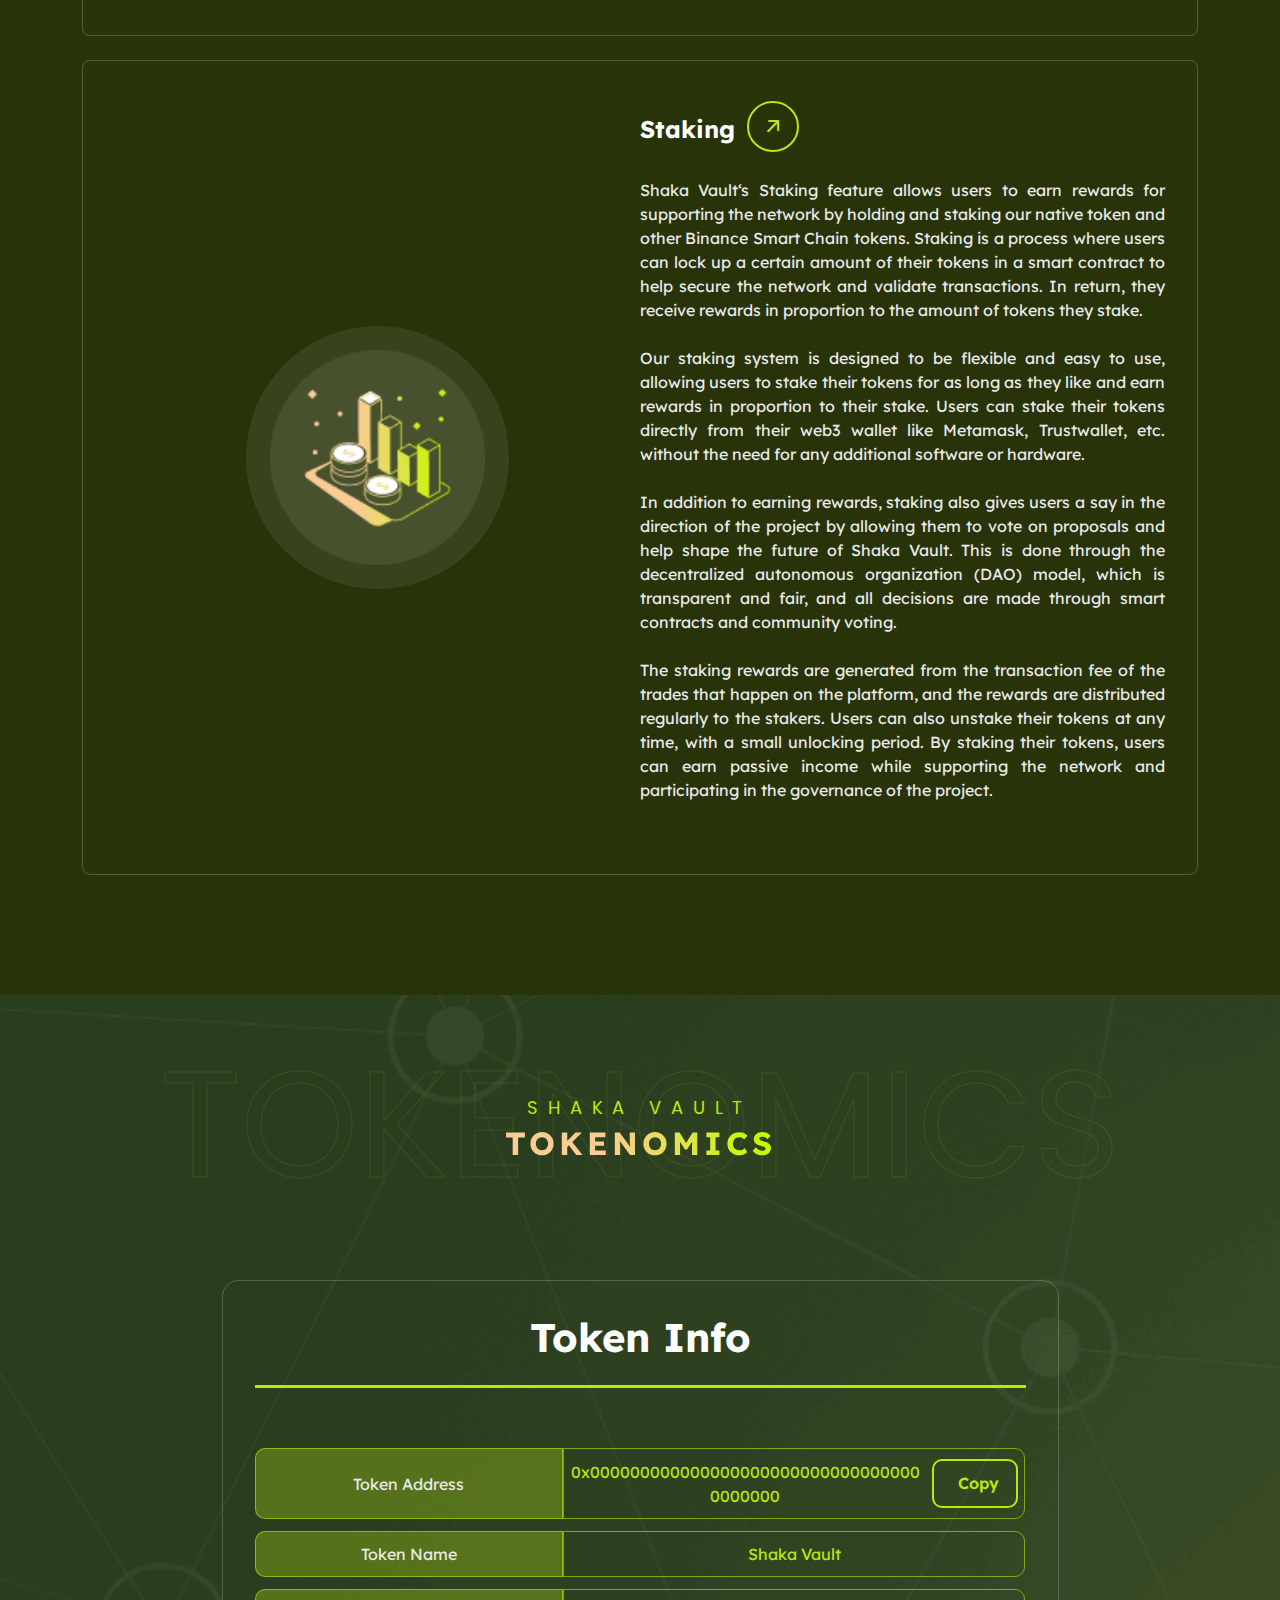
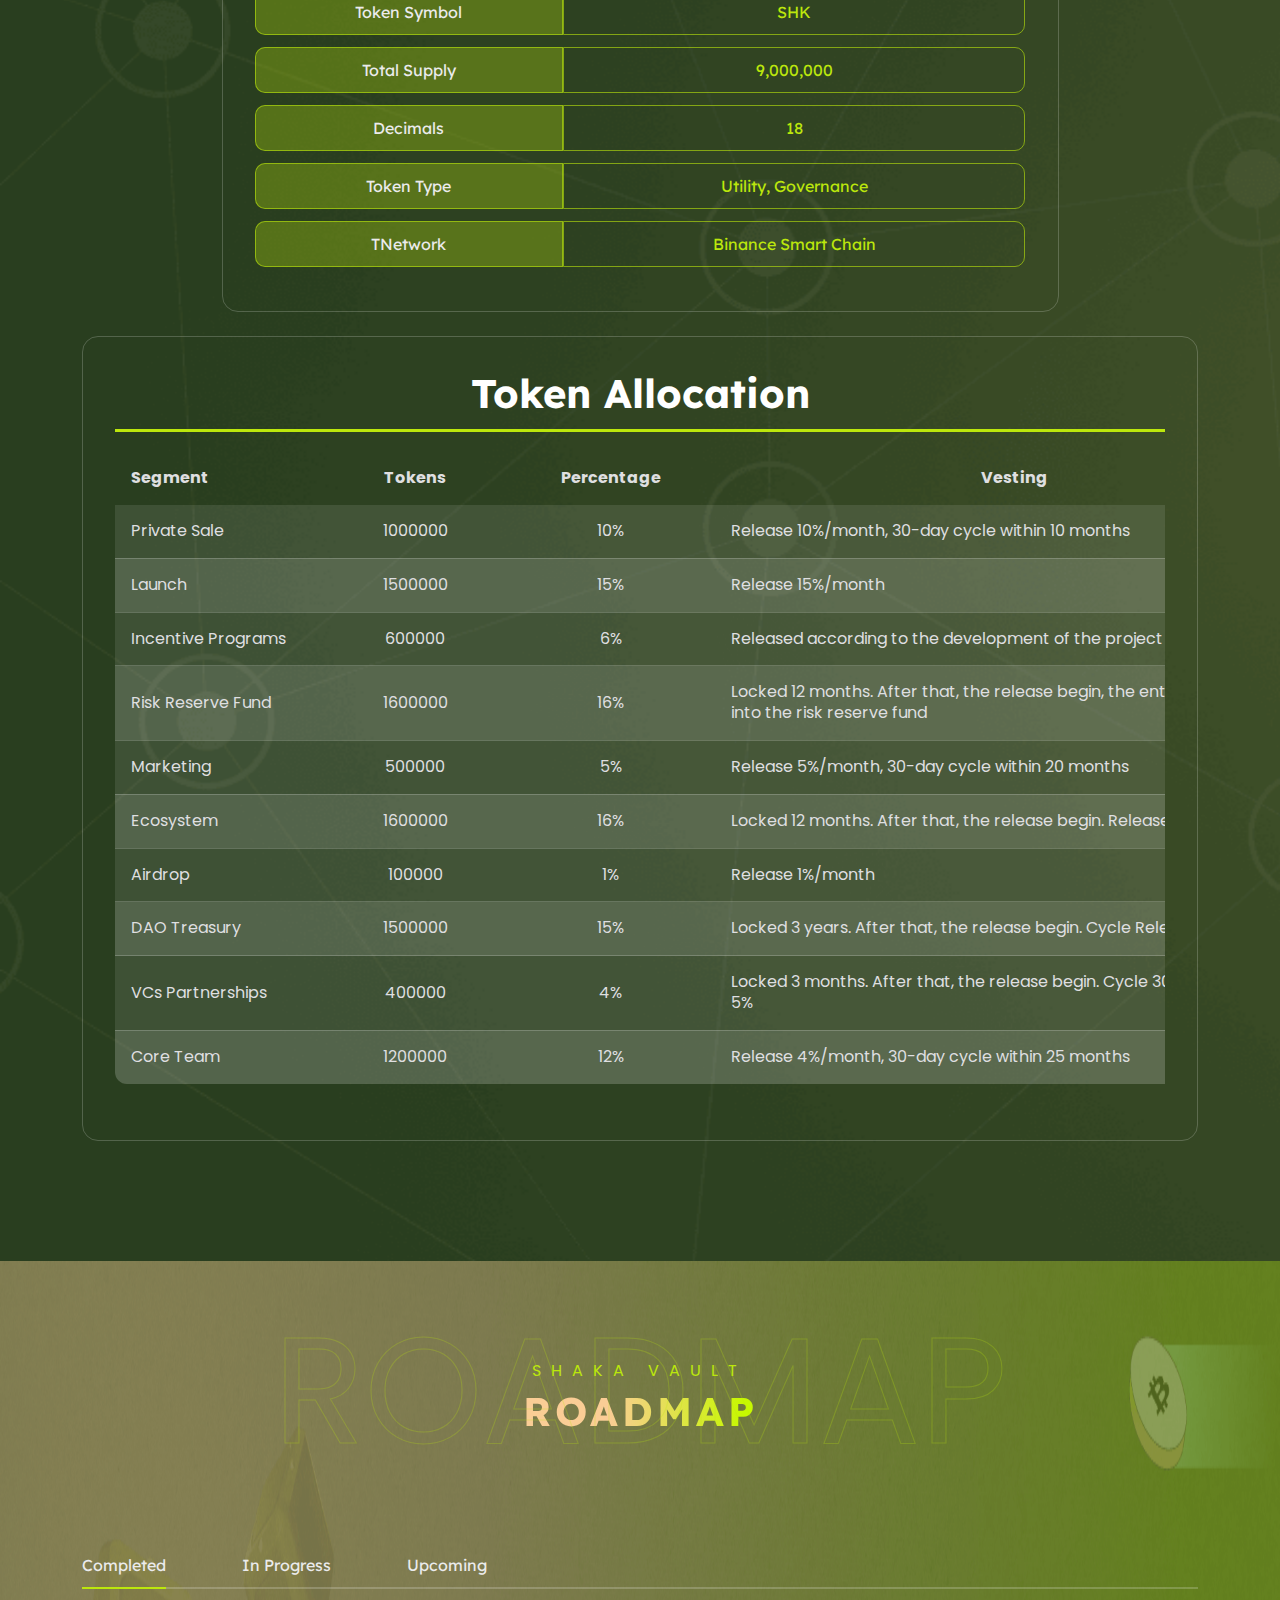
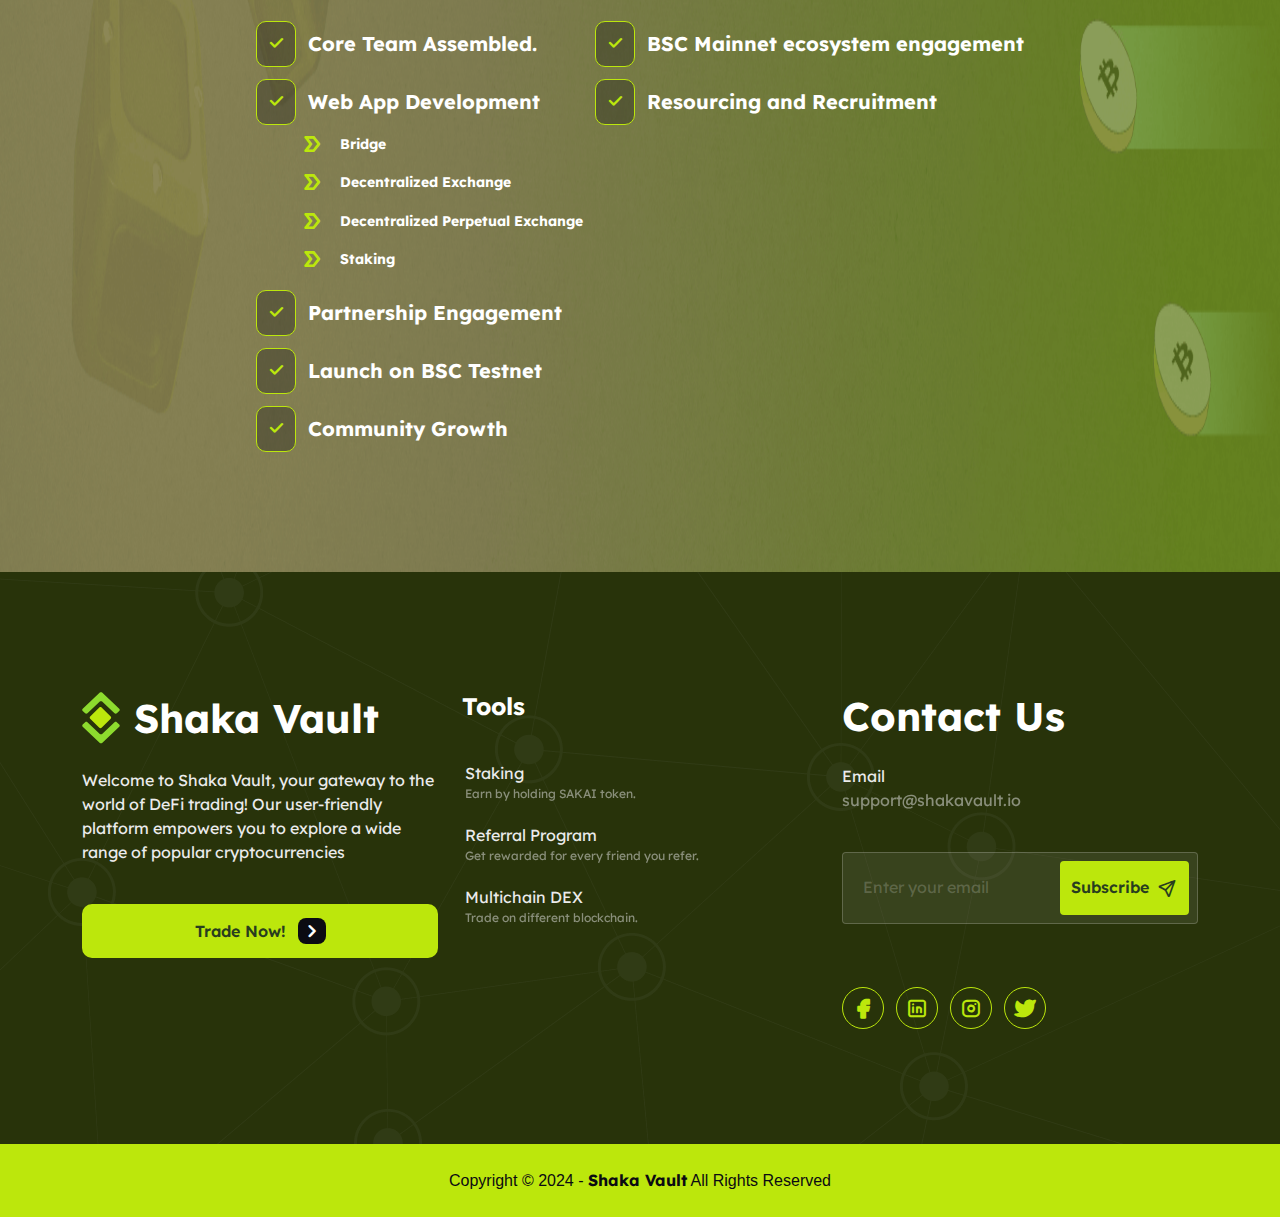
==== commit ea1dc666: "add roadmap" ====
--- a/index.html
+++ b/index.html
@@ -467,16 +467,238 @@
                             </li>
                         </ul>
                         <div class="tabcontents wow fadeInUp">
-                            <div class="tabitem active overflow-auto">
-                                <div class="pools_table__totalitem">
+                            <div class="tabitem active overflow-auto w-100 w-md-50">
+                                <div class="pools_table__totalitem d-flex flex-column flex-md-row align-items-start justify-content-center gap-3">
+                                    <div class="d-flex flex-column gap-3">
+                                        <div class="d-flex flex-row align-items-center justify-content-start gap-3">
+                                            <div class="bg-1">
+                                                <i class="ti ti-check p1-color fs-ten fw-bolder"></i>
+                                            </div>
+                                            <h5>Core Team Assembled.</h5>
+                                        </div>
+                                        <div>
+                                            <div class="d-flex flex-row align-items-center justify-content-start gap-3">
+                                                <div class="bg-1">
+                                                    <i class="ti ti-check p1-color fs-ten fw-bolder"></i>
+                                                </div>
+                                                <h5>Web App Development</h5>
+                                            </div>
+                                            <div class="d-flex flex-row align-items-center justify-content-start gap-3">
+                                                <div class="ms-10">
+                                                    <i class="ti ti-arrow-badge-right p1-color fs-three"></i>
+                                                </div>
+                                                <h5 class="fs-seven">Bridge</h5>
+                                            </div>
+                                            <div class="d-flex flex-row align-items-center justify-content-start gap-3">
+                                                <div class="ms-10">
+                                                    <i class="ti ti-arrow-badge-right p1-color fs-three"></i>
+                                                </div>
+                                                <h5 class="fs-seven">Decentralized Exchange</h5>
+                                            </div>
+                                            <div class="d-flex flex-row align-items-center justify-content-start gap-3">
+                                                <div class="ms-10">
+                                                    <i class="ti ti-arrow-badge-right p1-color fs-three"></i>
+                                                </div>
+                                                <h5 class="fs-seven">Decentralized Perpetual Exchange</h5>
+                                            </div>
+                                            <div class="d-flex flex-row align-items-center justify-content-start gap-3">
+                                                <div class="ms-10">
+                                                    <i class="ti ti-arrow-badge-right p1-color fs-three"></i>
+                                                </div>
+                                                <h5 class="fs-seven">Staking</h5>
+                                            </div>
+                                        </div>
+                                        <div class="d-flex flex-row align-items-center justify-content-start gap-3">
+                                            <div class="bg-1">
+                                                <i class="ti ti-check p1-color fs-ten fw-bolder"></i>
+                                            </div>
+                                            <h5>Partnership Engagement</h5>
+                                        </div>
+                                        <div class="d-flex flex-row align-items-center justify-content-start gap-3">
+                                            <div class="bg-1">
+                                                <i class="ti ti-check p1-color fs-ten fw-bolder"></i>
+                                            </div>
+                                            <h5>Launch on BSC Testnet</h5>
+                                        </div>
+                                        <div class="d-flex flex-row align-items-center justify-content-start gap-3">
+                                            <div class="bg-1">
+                                                <i class="ti ti-check p1-color fs-ten fw-bolder"></i>
+                                            </div>
+                                            <h5>Community Growth</h5>
+                                        </div>
+                                    </div>
+                                    <div class="d-flex flex-column gap-3">
+                                        <div class="d-flex flex-row align-items-center justify-content-start gap-3">
+                                            <div class="bg-1">
+                                                <i class="ti ti-check p1-color fs-ten fw-bolder"></i>
+                                            </div>
+                                            <h5>BSC Mainnet ecosystem engagement</h5>
+                                        </div>
+                                        <div class="d-flex flex-row align-items-center justify-content-start gap-3">
+                                            <div class="bg-1">
+                                                <i class="ti ti-check p1-color fs-ten fw-bolder"></i>
+                                            </div>
+                                            <h5>Resourcing and Recruitment</h5>
+                                        </div>
+                                    </div>
                                 </div>
                             </div>
                             <div class="tabitem overflow-auto">
-                                <div class="pools_table__totalitem">
+                                <div class="pools_table__totalitem d-flex flex-column flex-md-row align-items-start justify-content-center gap-3">
+                                    <div class="d-flex flex-column gap-3">
+                                        <div>
+                                            <div class="d-flex flex-row align-items-center justify-content-start gap-3">
+                                                <div class="bg-1">
+                                                    <i class="ti ti-check p1-color fs-ten fw-bolder"></i>
+                                                </div>
+                                                <h5>Production of Web Apps</h5>
+                                            </div>
+                                            <div class="d-flex flex-row align-items-center justify-content-start gap-3">
+                                                <div class="ms-10">
+                                                    <i class="ti ti-arrow-badge-right p1-color fs-three"></i>
+                                                </div>
+                                                <h5 class="fs-seven">Bridge</h5>
+                                            </div>
+                                            <div class="d-flex flex-row align-items-center justify-content-start gap-3">
+                                                <div class="ms-10">
+                                                    <i class="ti ti-arrow-badge-right p1-color fs-three"></i>
+                                                </div>
+                                                <h5 class="fs-seven">Decentralized Exchange</h5>
+                                            </div>
+                                            <div class="d-flex flex-row align-items-center justify-content-start gap-3">
+                                                <div class="ms-10">
+                                                    <i class="ti ti-arrow-badge-right p1-color fs-three"></i>
+                                                </div>
+                                                <h5 class="fs-seven">Decentralized Perpetual Exchange</h5>
+                                            </div>
+                                            <div class="d-flex flex-row align-items-center justify-content-start gap-3">
+                                                <div class="ms-10">
+                                                    <i class="ti ti-arrow-badge-right p1-color fs-three"></i>
+                                                </div>
+                                                <h5 class="fs-seven">Staking</h5>
+                                            </div>
+                                        </div>
+                                        <div>
+                                            <div class="d-flex flex-row align-items-center justify-content-start gap-3">
+                                                <div class="bg-1">
+                                                    <i class="ti ti-check p1-color fs-ten fw-bolder"></i>
+                                                </div>
+                                                <h5>Partnerships with BSC ecosystem projects.</h5>
+                                            </div>
+                                            <div class="d-flex flex-row align-items-center justify-content-start gap-3">
+                                                <div class="ms-10">
+                                                    <i class="ti ti-arrow-badge-right p1-color fs-three"></i>
+                                                </div>
+                                                <h5 class="fs-seven">DEX‘s</h5>
+                                            </div>
+                                            <div class="d-flex flex-row align-items-center justify-content-start gap-3">
+                                                <div class="ms-10">
+                                                    <i class="ti ti-arrow-badge-right p1-color fs-three"></i>
+                                                </div>
+                                                <h5 class="fs-seven">Perpetual Protocols</h5>
+                                            </div>
+                                            <div class="d-flex flex-row align-items-center justify-content-start gap-3">
+                                                <div class="ms-10">
+                                                    <i class="ti ti-arrow-badge-right p1-color fs-three"></i>
+                                                </div>
+                                                <h5 class="fs-seven">Web3</h5>
+                                            </div>
+                                        </div>
+                                        <div class="d-flex flex-row align-items-center justify-content-start gap-3">
+                                            <div class="bg-1">
+                                                <i class="ti ti-check p1-color fs-ten fw-bolder"></i>
+                                            </div>
+                                            <h5>Private, Public Sale & Token Launch</h5>
+                                        </div>
+                                    </div>
+                                    <div class="d-flex flex-column gap-3">
+                                        <div>
+                                            <div class="d-flex flex-row align-items-center justify-content-start gap-3">
+                                                <div class="bg-1">
+                                                    <i class="ti ti-check p1-color fs-ten fw-bolder"></i>
+                                                </div>
+                                                <h5>Listing on Top DEX‘s</h5>
+                                            </div>
+                                            <div class="d-flex flex-row align-items-center justify-content-start gap-3">
+                                                <div class="ms-10">
+                                                    <i class="ti ti-arrow-badge-right p1-color fs-three"></i>
+                                                </div>
+                                                <h5 class="fs-seven">PancakeSwap v2</h5>
+                                            </div>
+                                            <div class="d-flex flex-row align-items-center justify-content-start gap-3">
+                                                <div class="ms-10">
+                                                    <i class="ti ti-arrow-badge-right p1-color fs-three"></i>
+                                                </div>
+                                                <h5 class="fs-seven">ApeSwap</h5>
+                                            </div>
+                                            <div class="d-flex flex-row align-items-center justify-content-start gap-3">
+                                                <div class="ms-10">
+                                                    <i class="ti ti-arrow-badge-right p1-color fs-three"></i>
+                                                </div>
+                                                <h5 class="fs-seven">BakerySwap</h5>
+                                            </div>
+                                            <div class="d-flex flex-row align-items-center justify-content-start gap-3">
+                                                <div class="ms-10">
+                                                    <i class="ti ti-arrow-badge-right p1-color fs-three"></i>
+                                                </div>
+                                                <h5 class="fs-seven">dYdX Exchange</h5>
+                                            </div>
+                                        </div>
+                                        <div class="d-flex flex-row align-items-center justify-content-start gap-3">
+                                            <div class="bg-1">
+                                                <i class="ti ti-check p1-color fs-ten fw-bolder"></i>
+                                            </div>
+                                            <h5>Products source code audit</h5>
+                                        </div>
+                                        <div class="d-flex flex-row align-items-center justify-content-start gap-3">
+                                            <div class="bg-1">
+                                                <i class="ti ti-check p1-color fs-ten fw-bolder"></i>
+                                            </div>
+                                            <h5>Official Certik Audit</h5>
+                                        </div>
+                                        <div class="d-flex flex-row align-items-center justify-content-start gap-3">
+                                            <div class="bg-1">
+                                                <i class="ti ti-check p1-color fs-ten fw-bolder"></i>
+                                            </div>
+                                            <h5>Oracle Integrations</h5>
+                                        </div>
+                                    </div>
                                 </div>
                             </div>
                             <div class="tabitem overflow-auto">
-                                <div class="pools_table__totalitem">
+                                <div class="pools_table__totalitem d-flex flex-column flex-md-row align-items-start justify-content-center gap-3">
+                                    <div class="d-flex flex-column gap-3">
+                                        <div class="d-flex flex-row align-items-center justify-content-start gap-3">
+                                            <div class="bg-1">
+                                                <i class="ti ti-check p1-color fs-ten fw-bolder"></i>
+                                            </div>
+                                            <h5>Transition to DAO structure</h5>
+                                        </div>
+                                        <div class="d-flex flex-row align-items-center justify-content-start gap-3">
+                                            <div class="bg-1">
+                                                <i class="ti ti-check p1-color fs-ten fw-bolder"></i>
+                                            </div>
+                                            <h5>MM Shop Front Offering</h5>
+                                        </div>
+                                        <div class="d-flex flex-row align-items-center justify-content-start gap-3">
+                                            <div class="bg-1">
+                                                <i class="ti ti-check p1-color fs-ten fw-bolder"></i>
+                                            </div>
+                                            <h5>Expand markets offered</h5>
+                                        </div>
+                                        <div class="d-flex flex-row align-items-center justify-content-start gap-3">
+                                            <div class="bg-1">
+                                                <i class="ti ti-check p1-color fs-ten fw-bolder"></i>
+                                            </div>
+                                            <h5>Open-Source GitHub Repos</h5>
+                                        </div>
+                                        <div class="d-flex flex-row align-items-center justify-content-start gap-3">
+                                            <div class="bg-1">
+                                                <i class="ti ti-check p1-color fs-ten fw-bolder"></i>
+                                            </div>
+                                            <h5>Aggregator</h5>
+                                        </div>
+                                    </div>
                                 </div>
                             </div>
                         </div>
--- a/assets/css/style.min.css
+++ b/assets/css/style.min.css
@@ -93,6 +93,12 @@
 .my-cus-2 {
   margin-bottom: 50px;
 }
+.bg-1 {
+  background-color: rgba(var(--p4), 0.3);
+  border: 1px solid rgba(var(--p1), 1);
+  border-radius: 10px;
+  padding: 10px;
+}
 @media (min-width: 768px) {
   .w-md-50 {
     width: 50%;
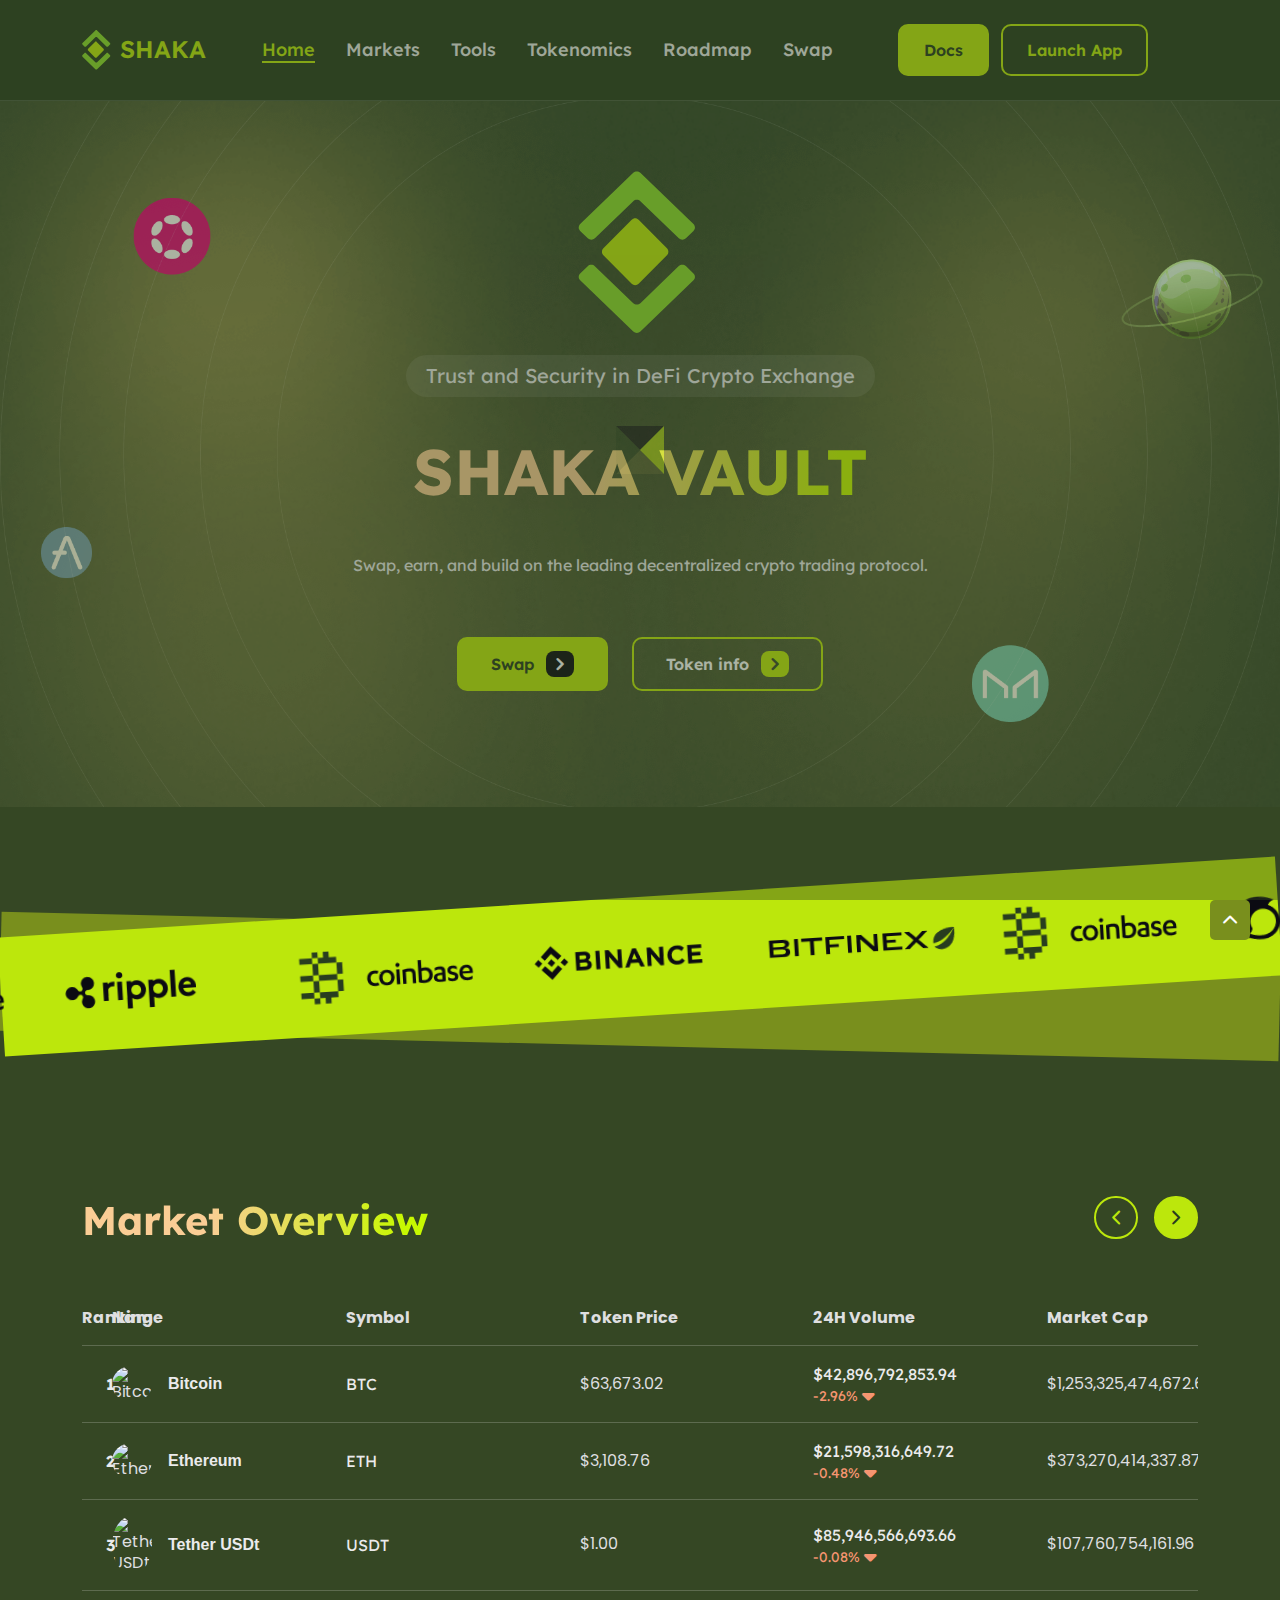
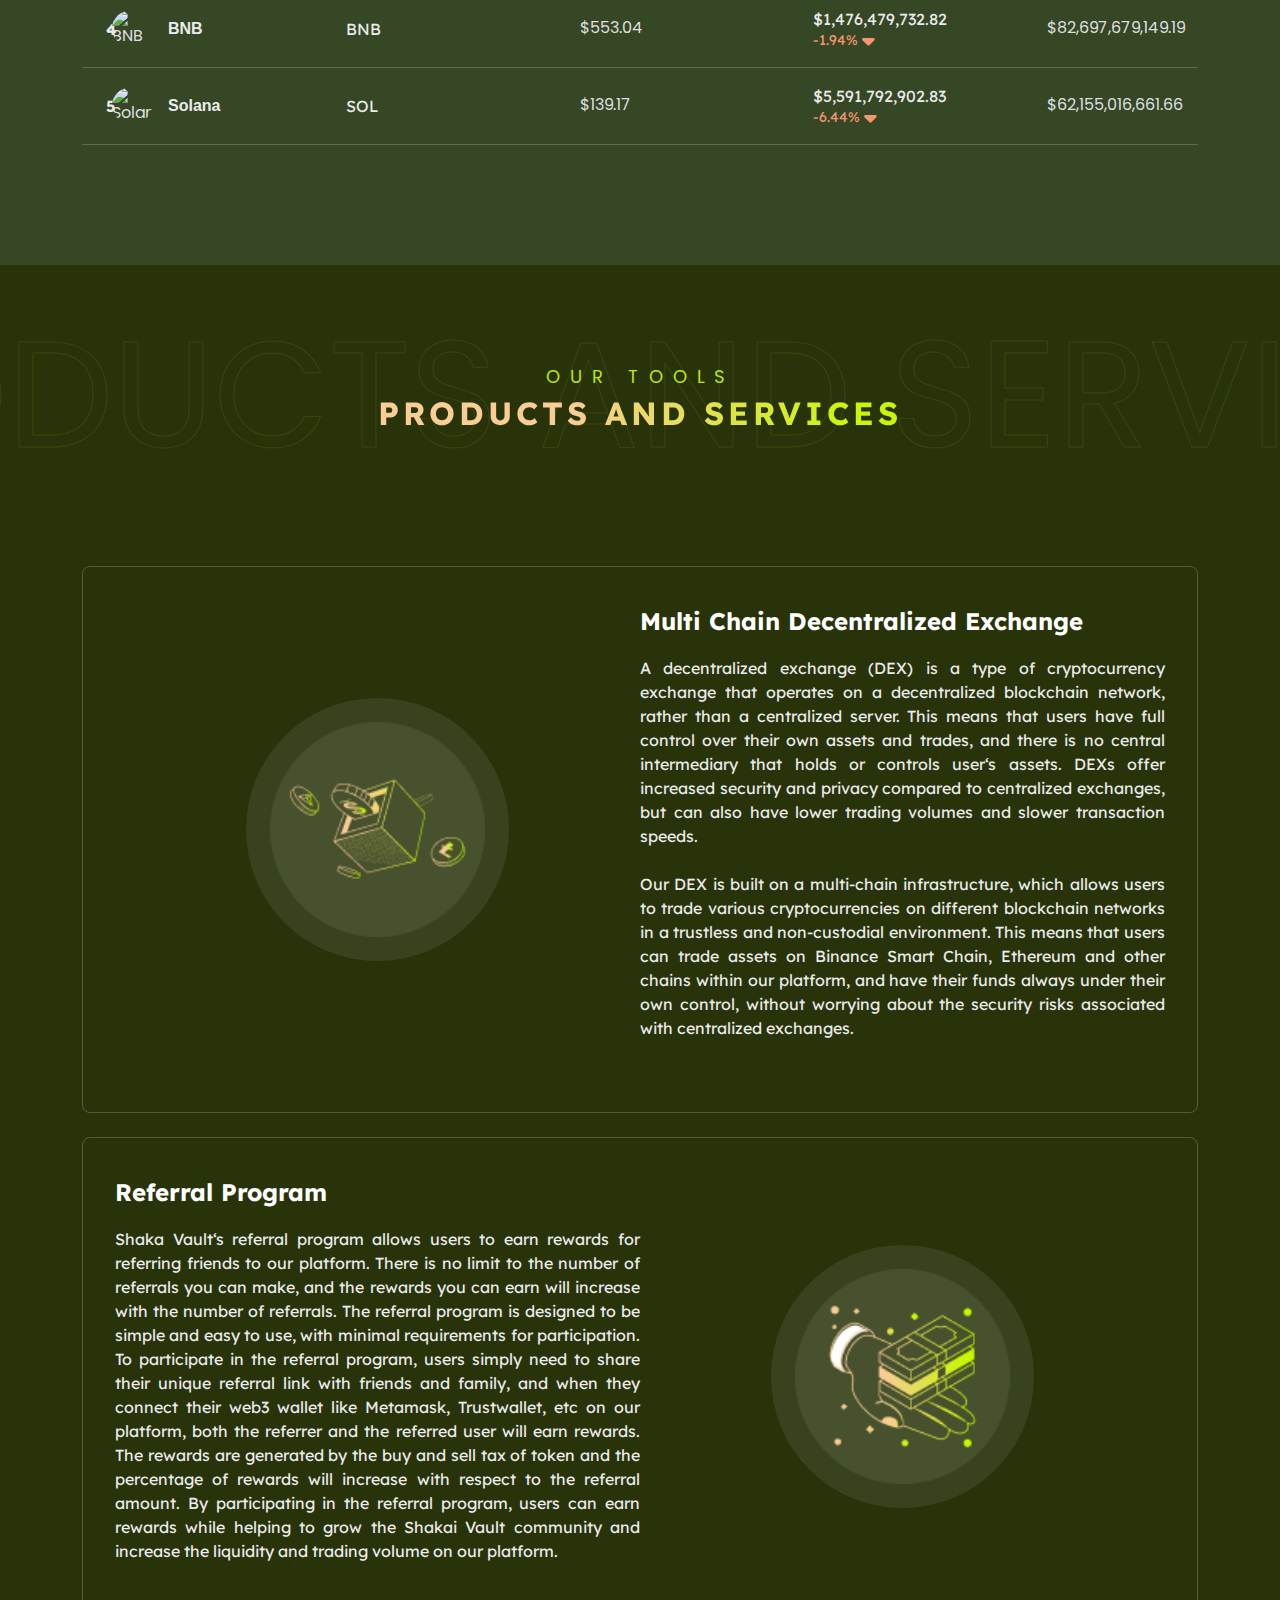
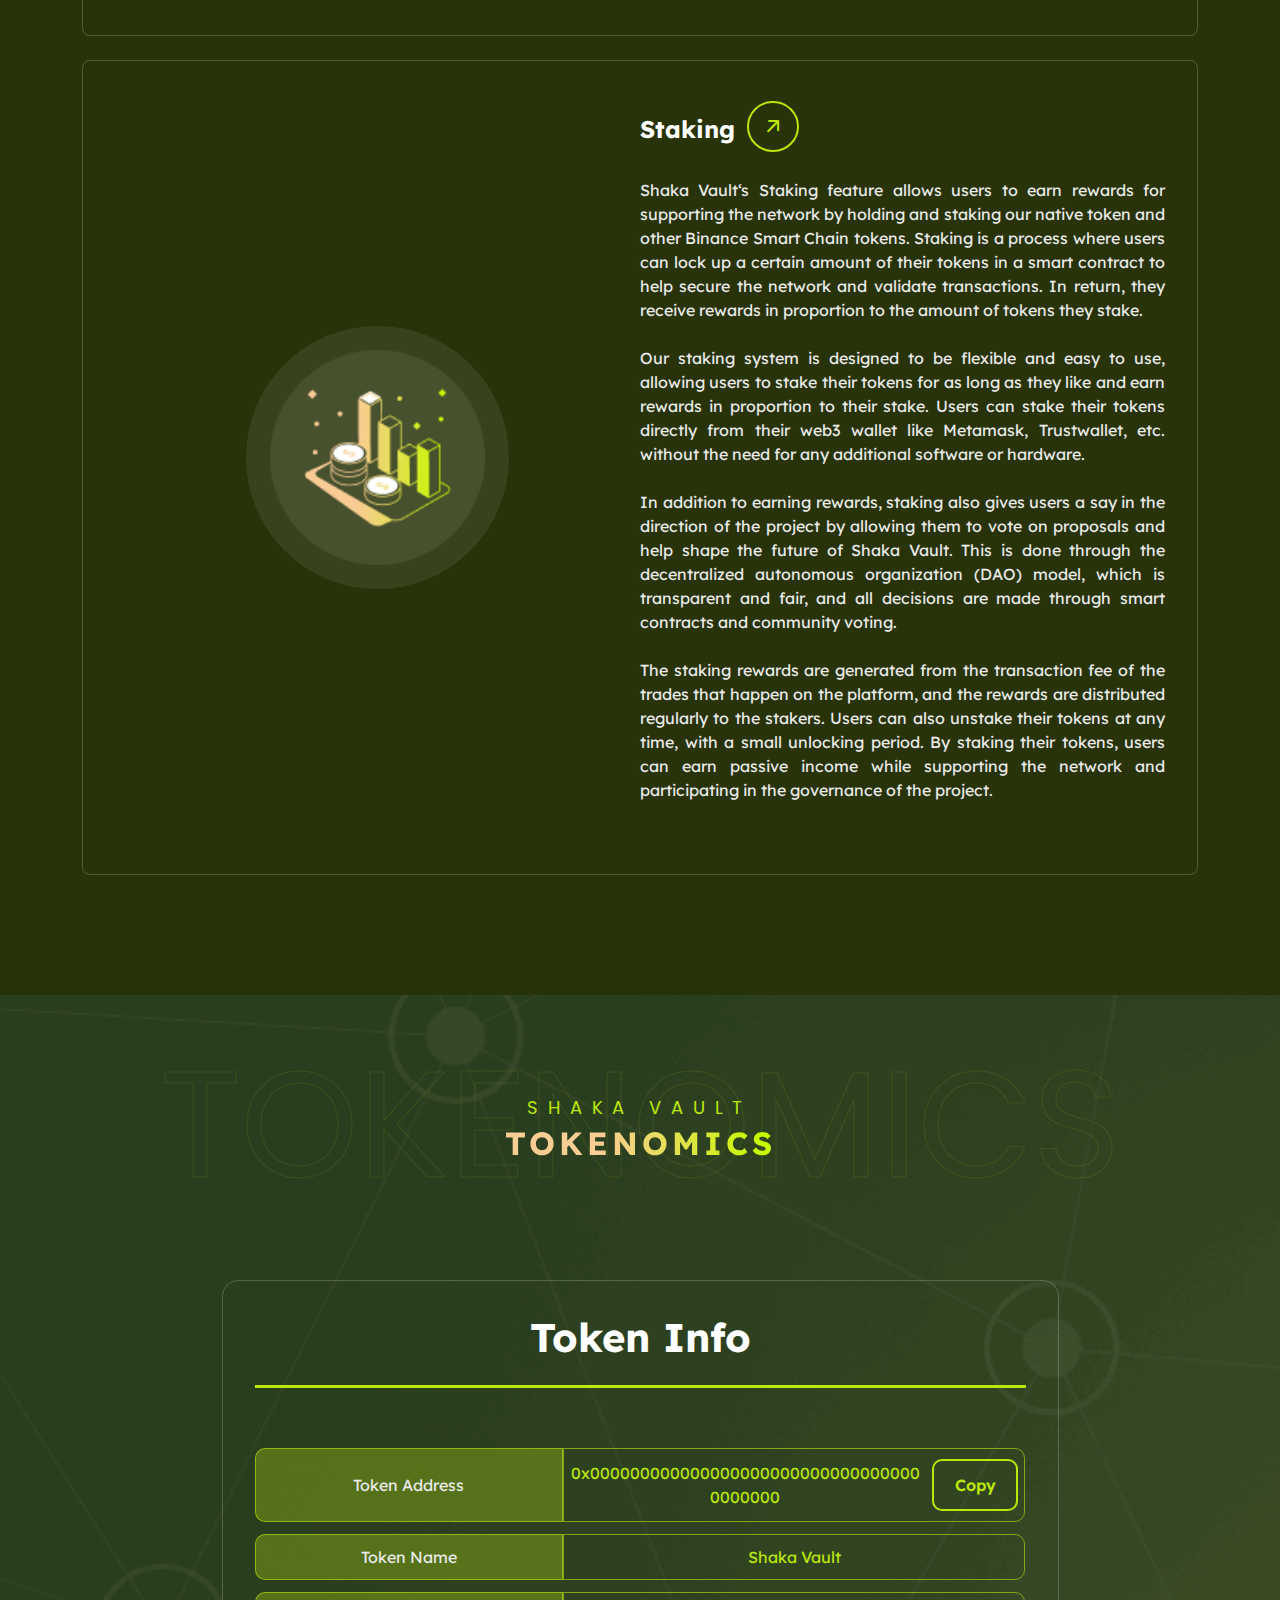
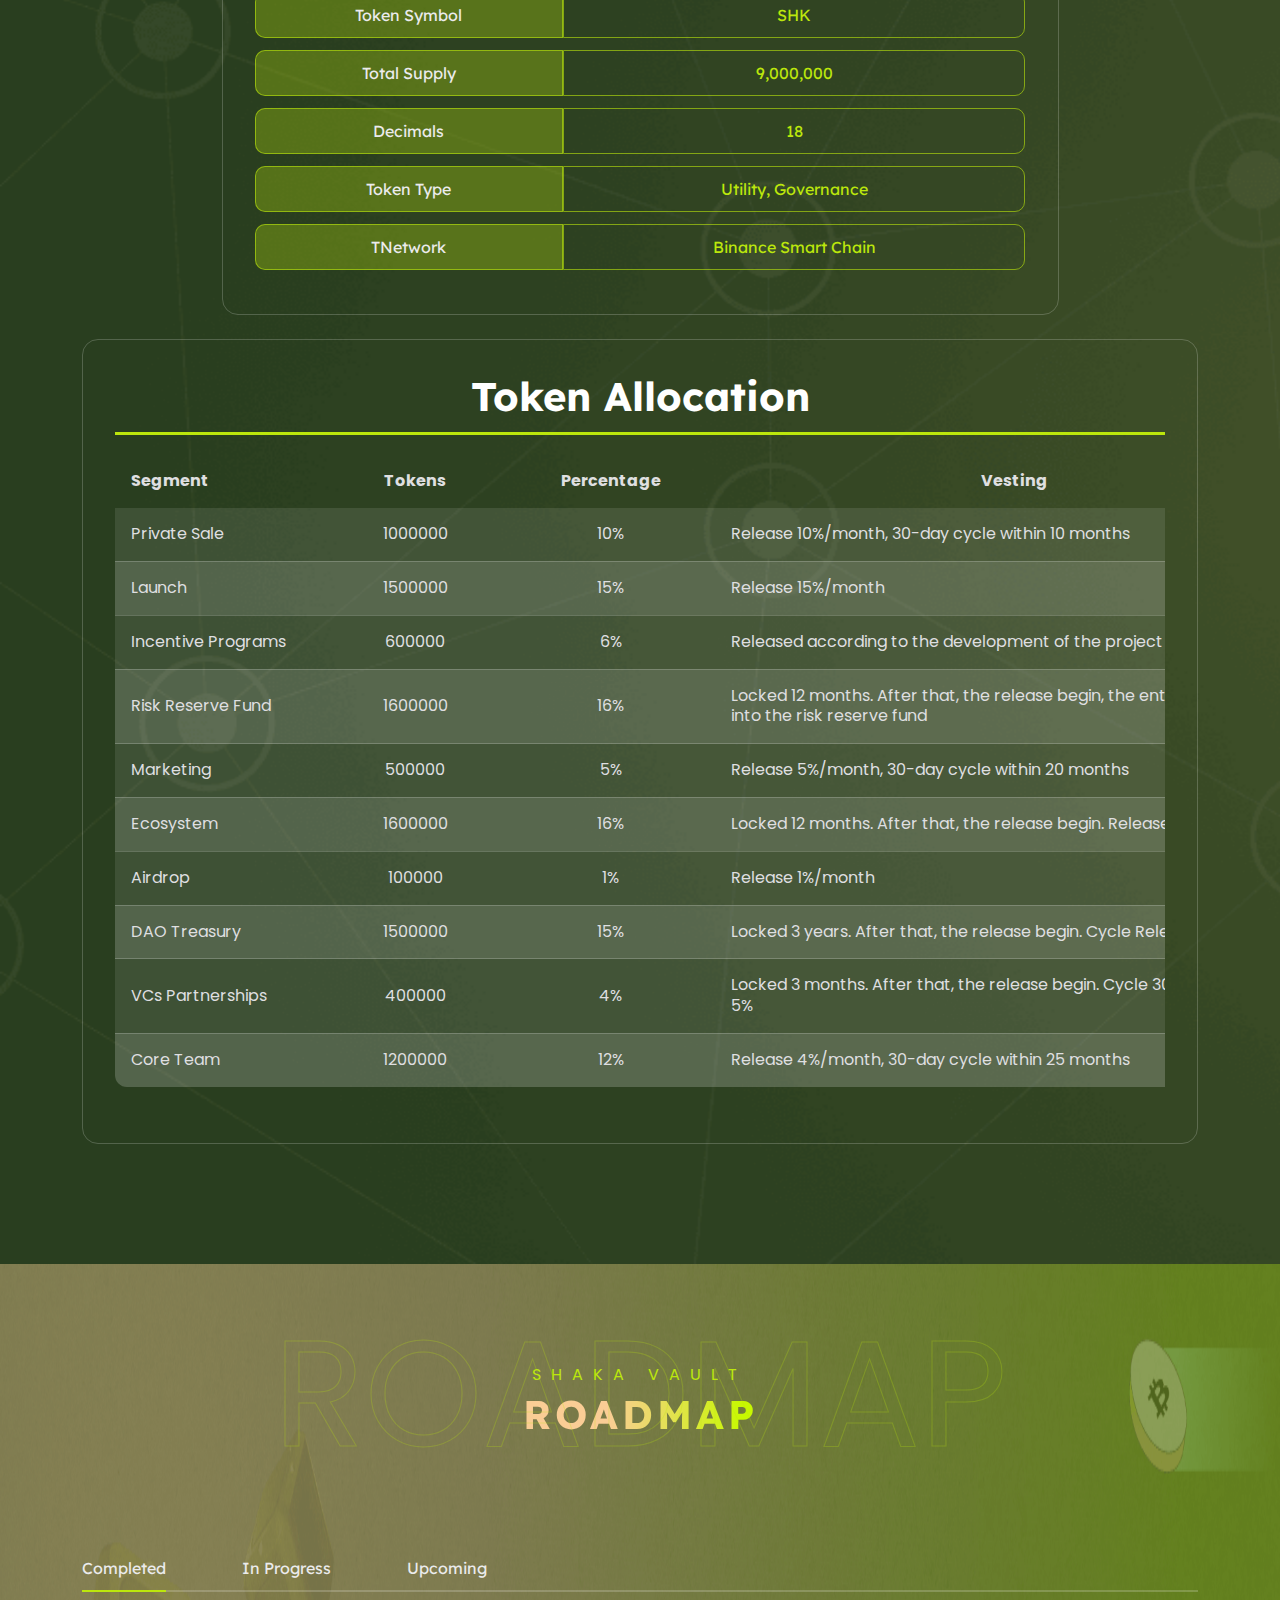
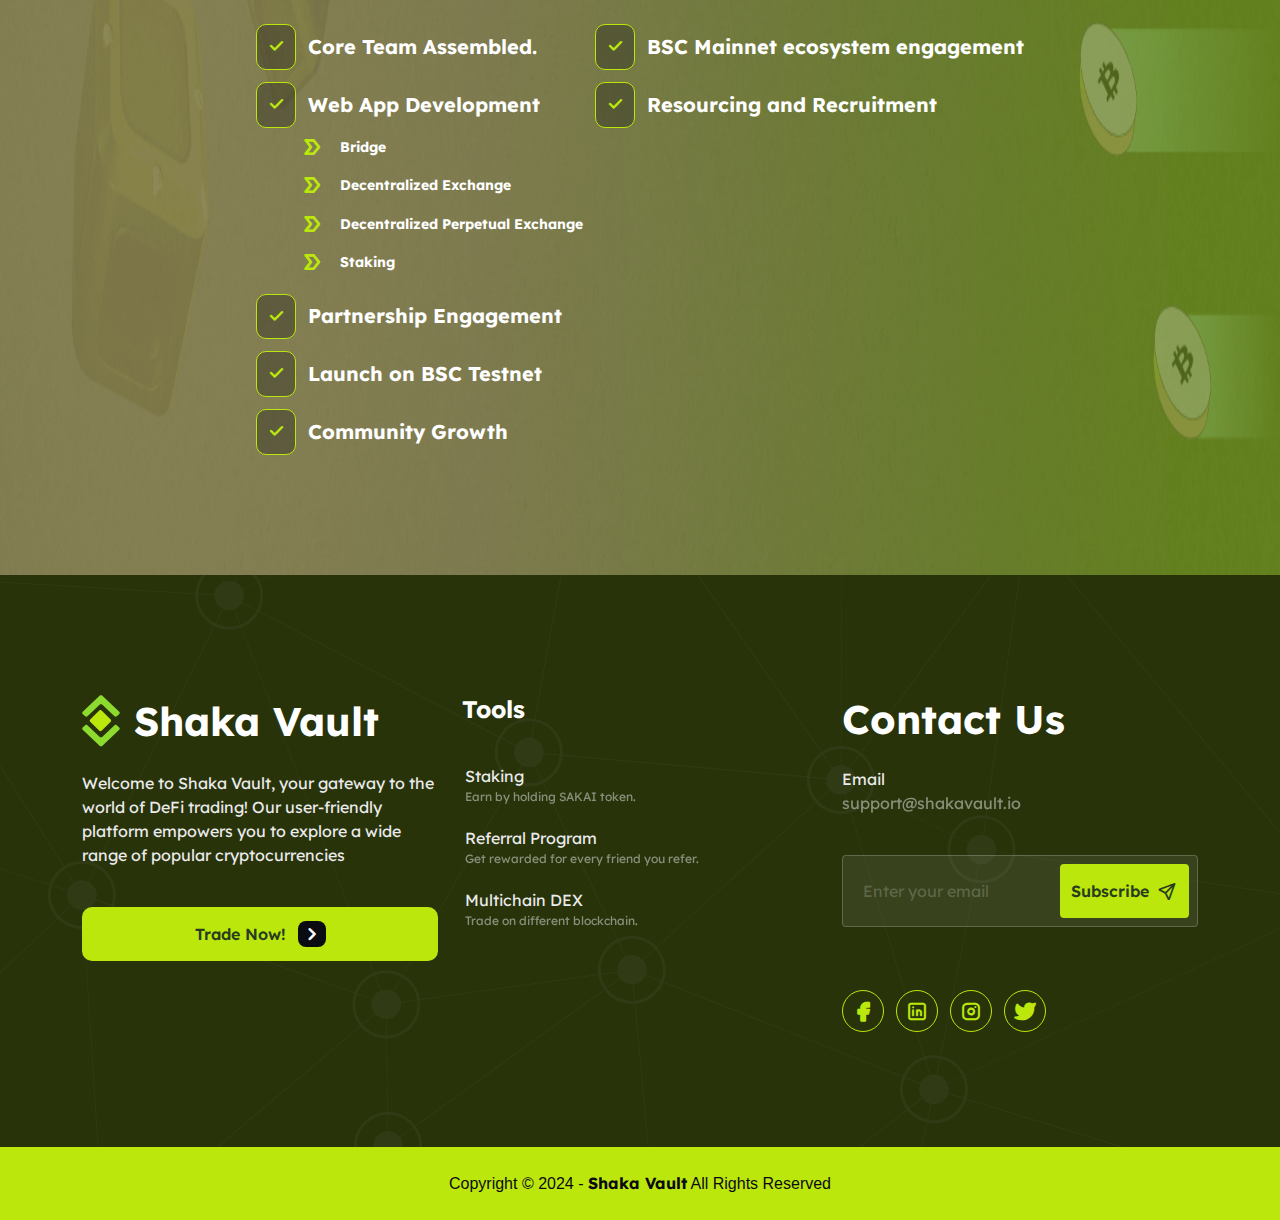
==== commit c6d75f04: "change css button copy" ====
--- a/index.html
+++ b/index.html
@@ -386,7 +386,9 @@
                             <span class="text-center d-flex align-items-center justify-content-center">Token Address</span>
                             <div class="token_info_content_addr d-flex flex-row align-items-center justify-content-center gap-3">
                                 <span class="text-break token_info_content_addr_span">0x0000000000000000000000000000000000000000</span>
-                                <button class="cmn-btn third-alt py-3 px-5 px-md-6 w-75 w-md-auto">Copy</button>
+                                <button class="cmn-btn third-alt py-3 px-5 px-md-6 w-75 w-md-auto d-flex align-items-center justify-content-center">
+                                    <span class="p1-color fw-semibold">Copy</span>
+                                </button>
                             </div>
                         </div>
                         <div class="d-flex flex-row justify-content-start align-items-center mb-3 flex-wrap token_info_content w-100">
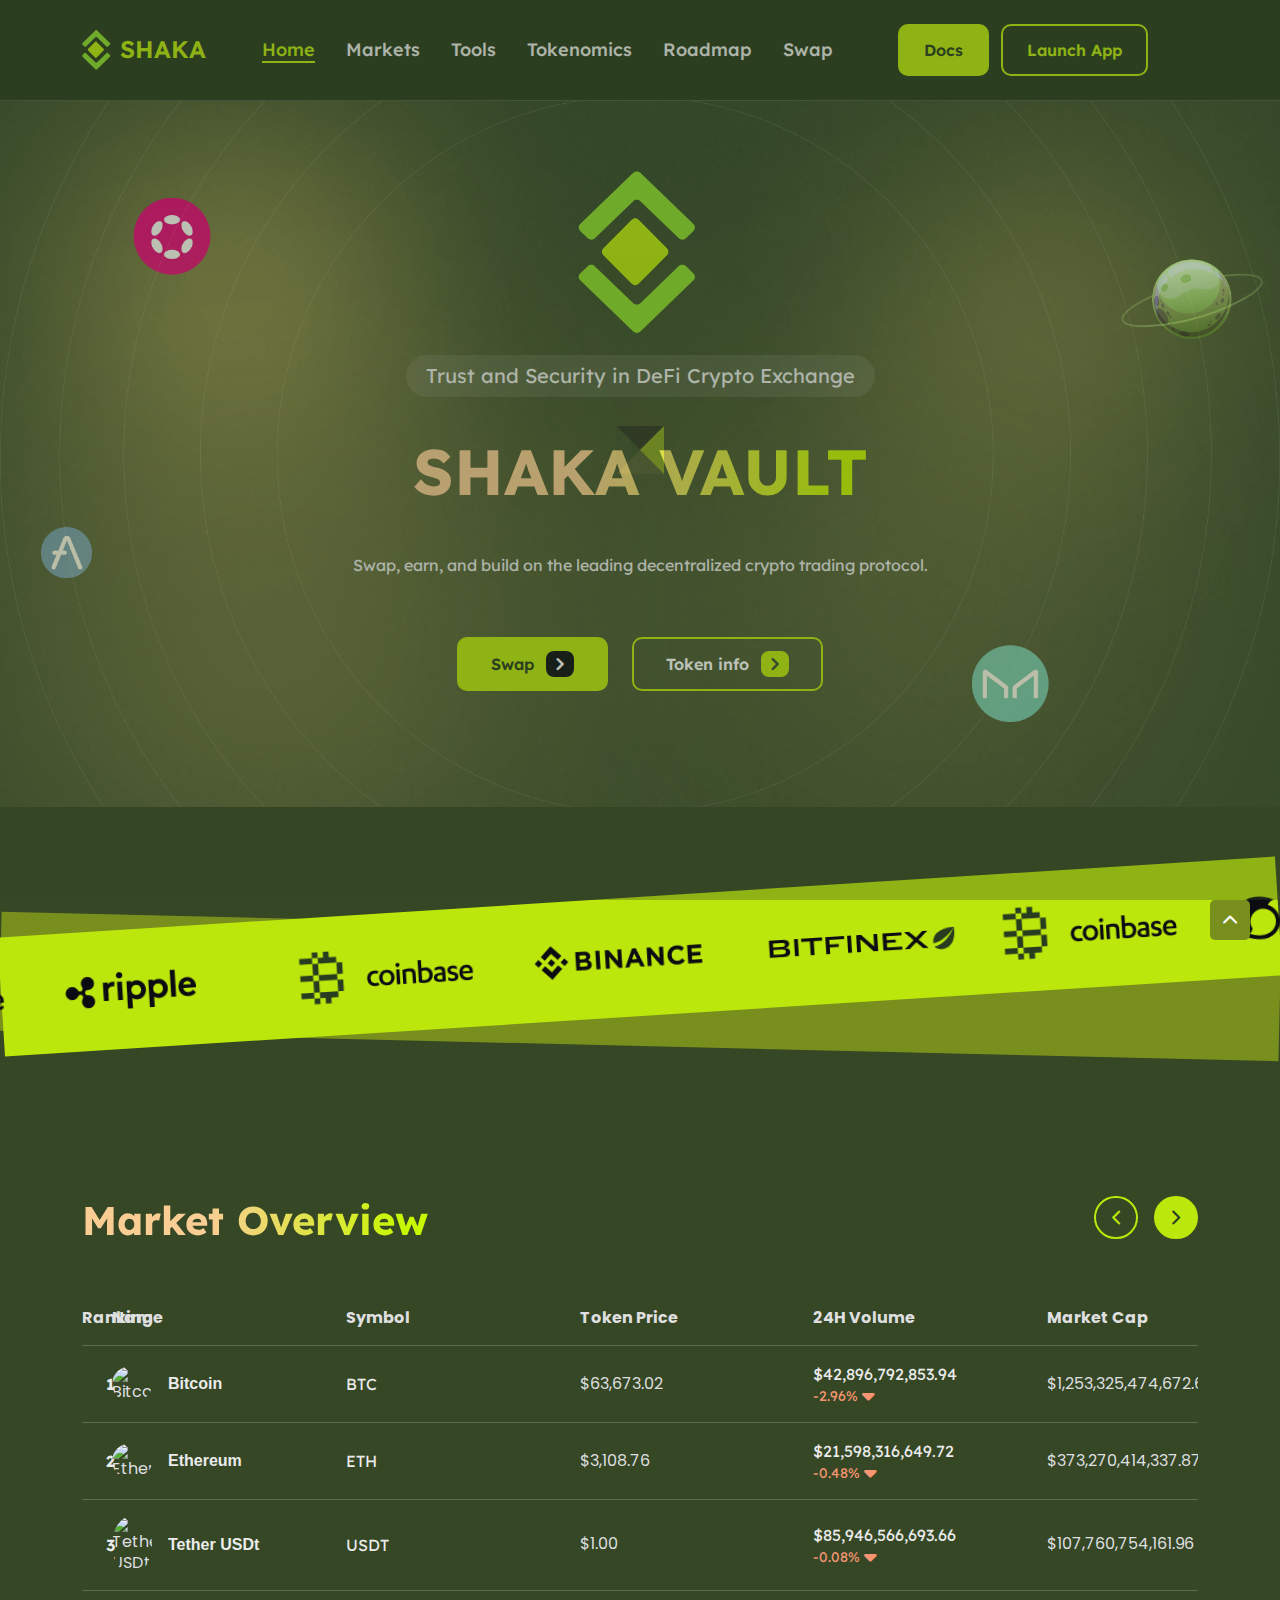
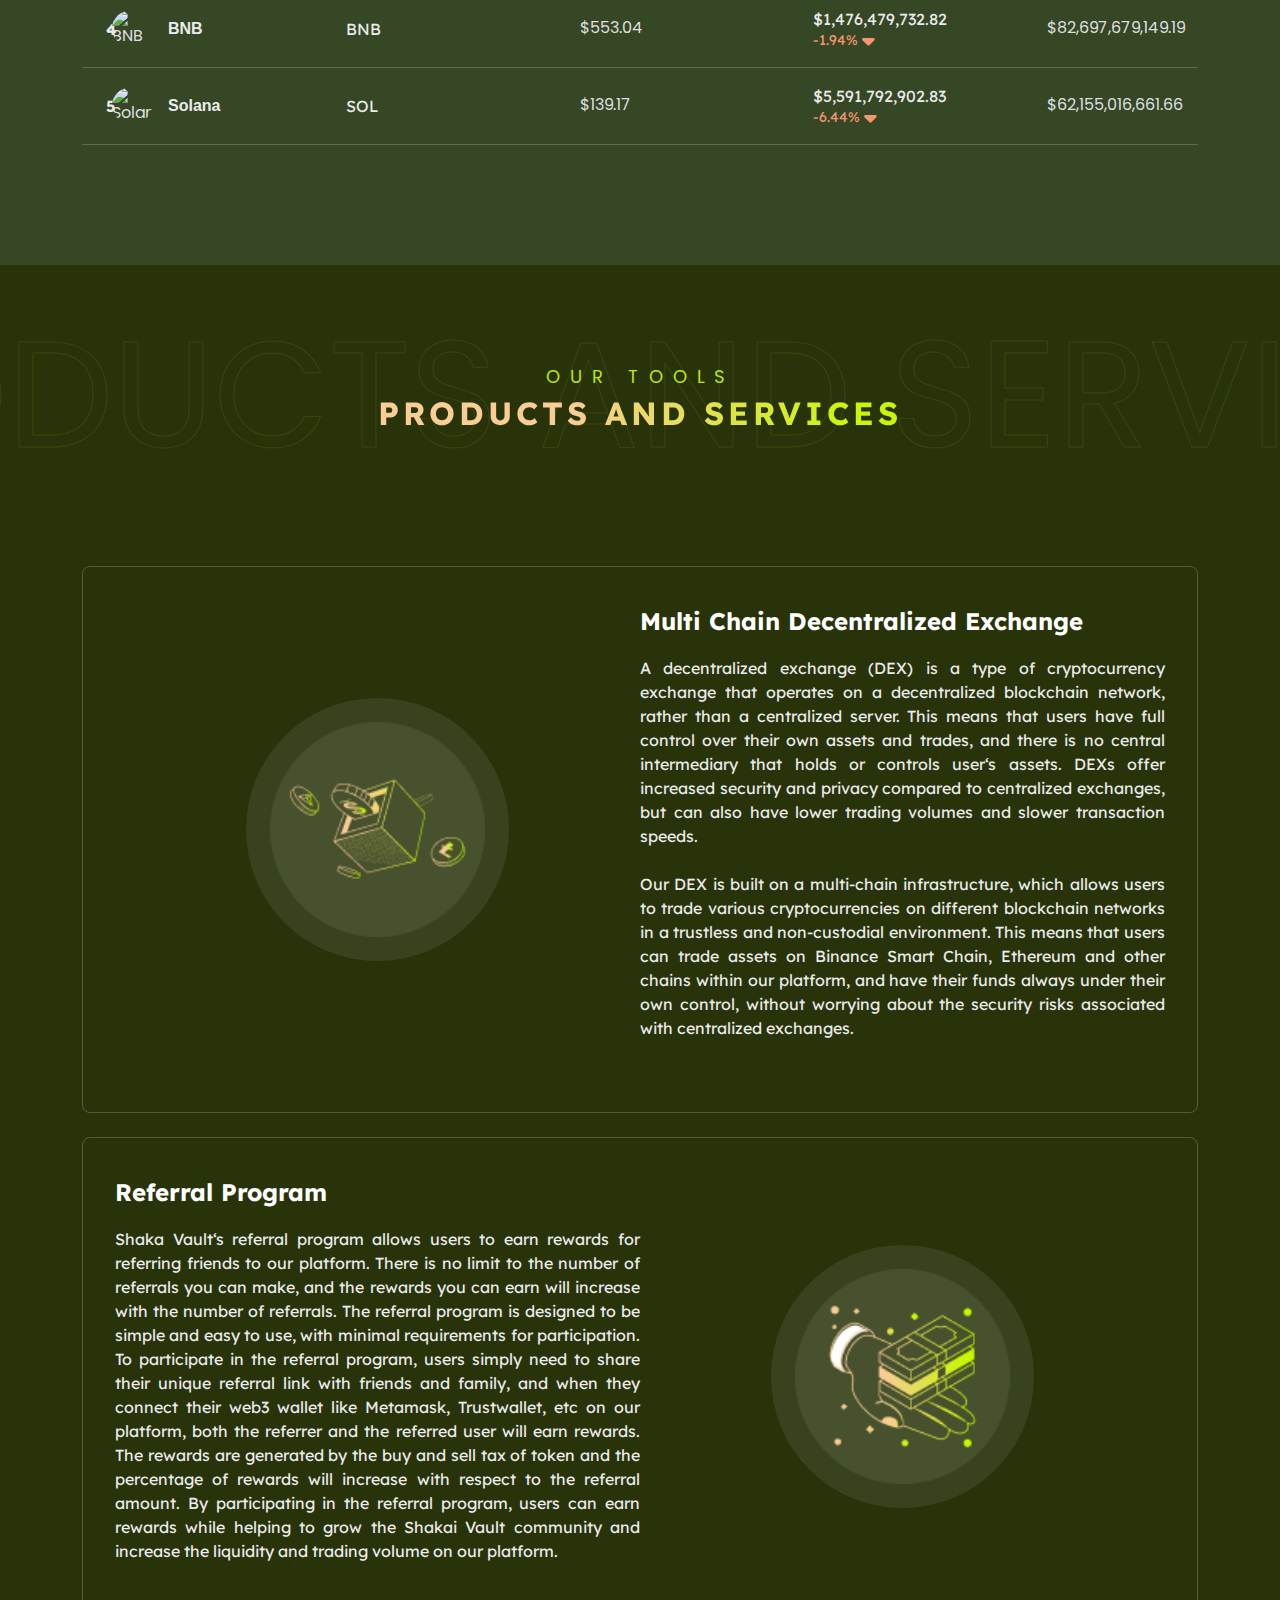
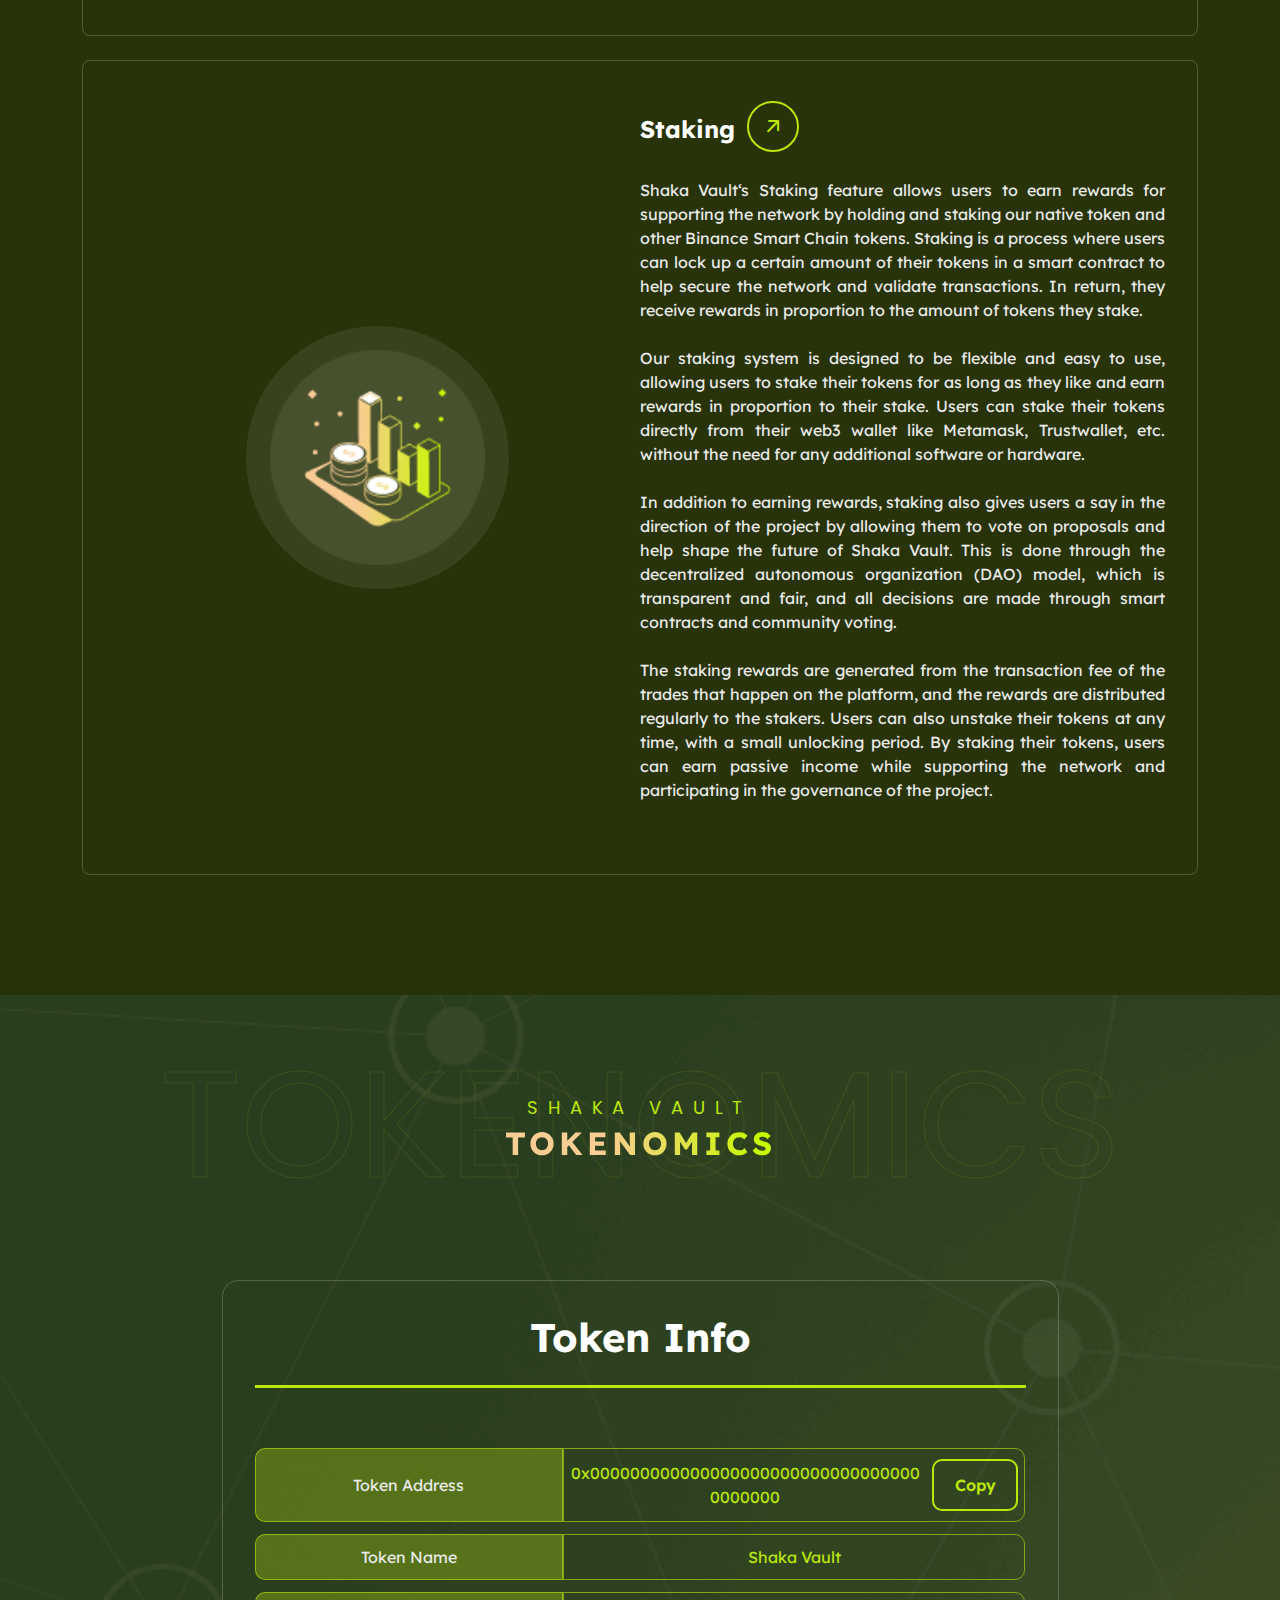
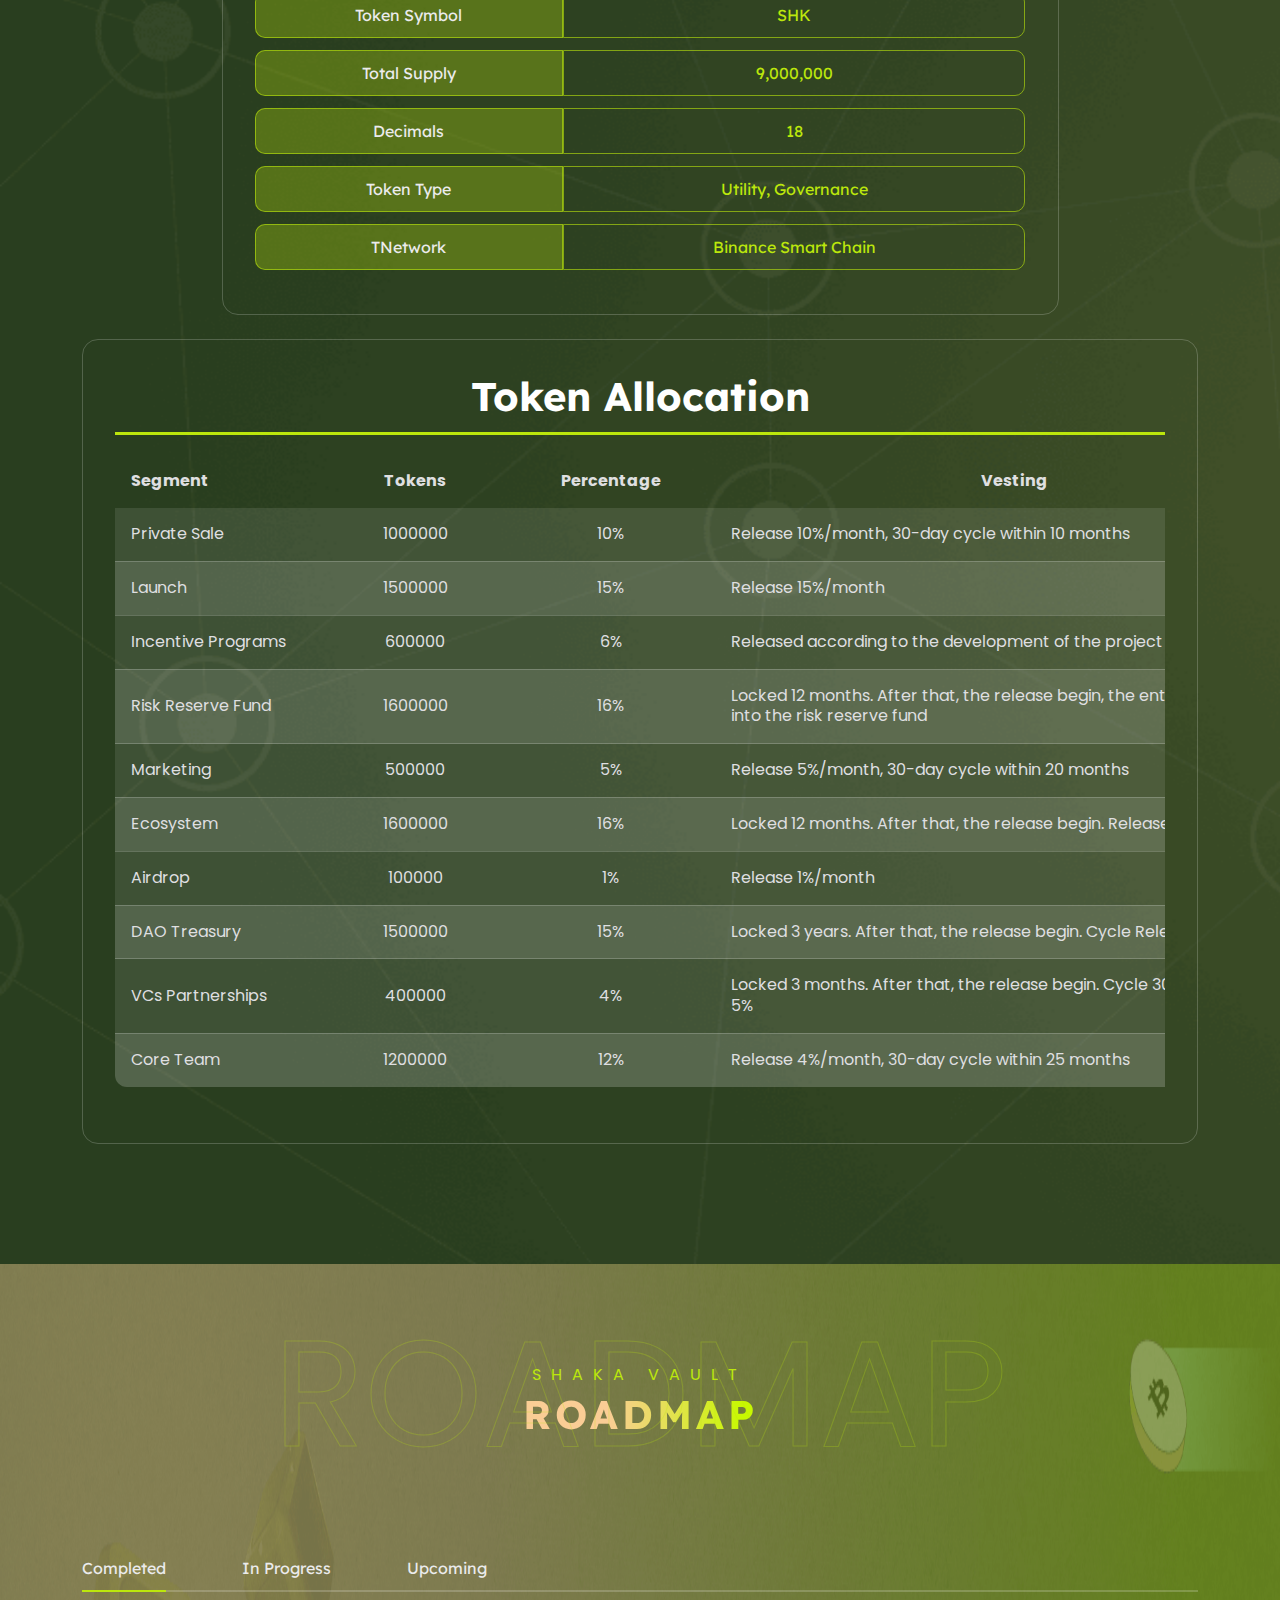
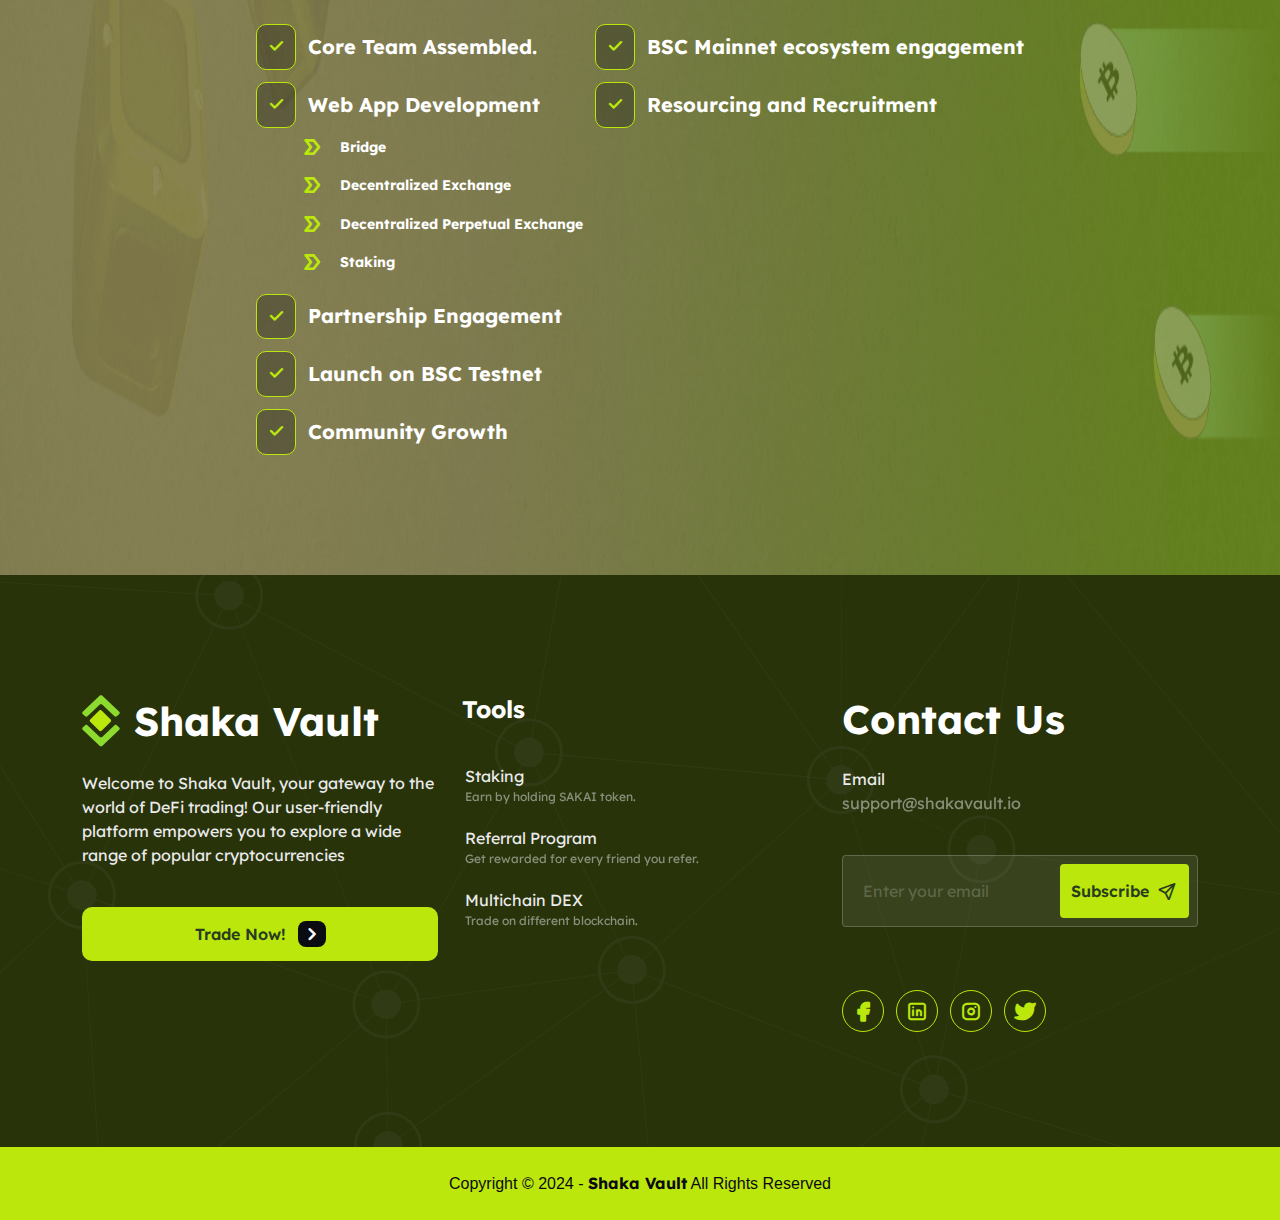
==== commit 2d315e1a: "delete unnecessary file" ====
--- a/index.html
+++ b/index.html
@@ -13,7 +13,7 @@
     <!-- #title -->
     <title>Shaka Vault - DeFi Crypto Exchange</title>
     <!-- #favicon -->
-    <link rel="shortcut icon" href="./assets/images/icon/Group 6.svg" type="image/x-icon">
+    <link rel="shortcut icon" href="./assets/images/icon/logo.svg" type="image/x-icon">
     <!-- ==== css dependencies start ==== -->
     <link rel="stylesheet" href="./assets/css/style.min.css">
     <link rel="stylesheet" href="./assets/css/toast.css">
@@ -46,7 +46,7 @@
                         <nav class="navbar navbar-expand-lg position-relative py-md-3 py-lg-6 workready">
                             <a href="index.html"
                                 class="navbar-brand d-flex align-items-center justify-content-center gap-2">
-                                <img src="./assets/images/icon/Group 6.svg" alt="Logo">
+                                <img src="./assets/images/icon/logo.svg" alt="Logo">
                                 <p class="d-none d-md-block fw-semibold fs-ten">SHAKA</p>
                             </a>
                             <div class="collapse multi-collapse navbar-collapse justify-content-between"
@@ -109,7 +109,7 @@
                 <div class="col-xl-9">
                     <div
                         class="hero_area__content pt-17 pt-sm-20 pt-lg-0 text-center d-flex justify-content-center align-items-center flex-column gap-5">
-                        <img class="rounded-5 wow fadeInUp" src="assets/images/icon/Group 6.svg"
+                        <img class="rounded-5 wow fadeInUp" src="assets/images/icon/logo.svg"
                             alt="Icon Cryptocurrency">
                         <span class="fs-five py-2 px-3 px-sm-5 mb-4 wow fadeInUp">
                             Trust and Security in DeFi Crypto Exchange
@@ -718,7 +718,7 @@
                 <div class="col-md-12 col-lg-4 col-xxl-4">
                     <div class="footer__decs wow fadeInUp">
                         <a href="#" class="d-flex flex-row align-items-center justify-content-start gap-3">
-                            <img src="./assets/images/icon/Group 6.svg" alt="" class="w-4">
+                            <img src="./assets/images/icon/logo.svg" alt="" class="w-4">
                             <h2>Shaka Vault</h2>
                         </a>
                         <p class="mt-5 mt-md-6 mb-8 mb-md-10 wow fadeInUp">Welcome to Shaka Vault, your gateway to the
@@ -820,8 +820,6 @@
     <!-- Footer Section Ends -->
 
     <!-- ==== js dependencies start ==== -->
-    <script data-cfasync="false"
-        src="./assets/js/cdn-cgi/scripts/5c5dd728/cloudflare-static/email-decode.min.js"></script>
     <script src="./assets/js/plugins/plugins.js"></script>
     <script src="./assets/js/plugins/plugin-custom.js"></script>
     <script type="text/javascript" src="./assets/js/toast.js"></script>
